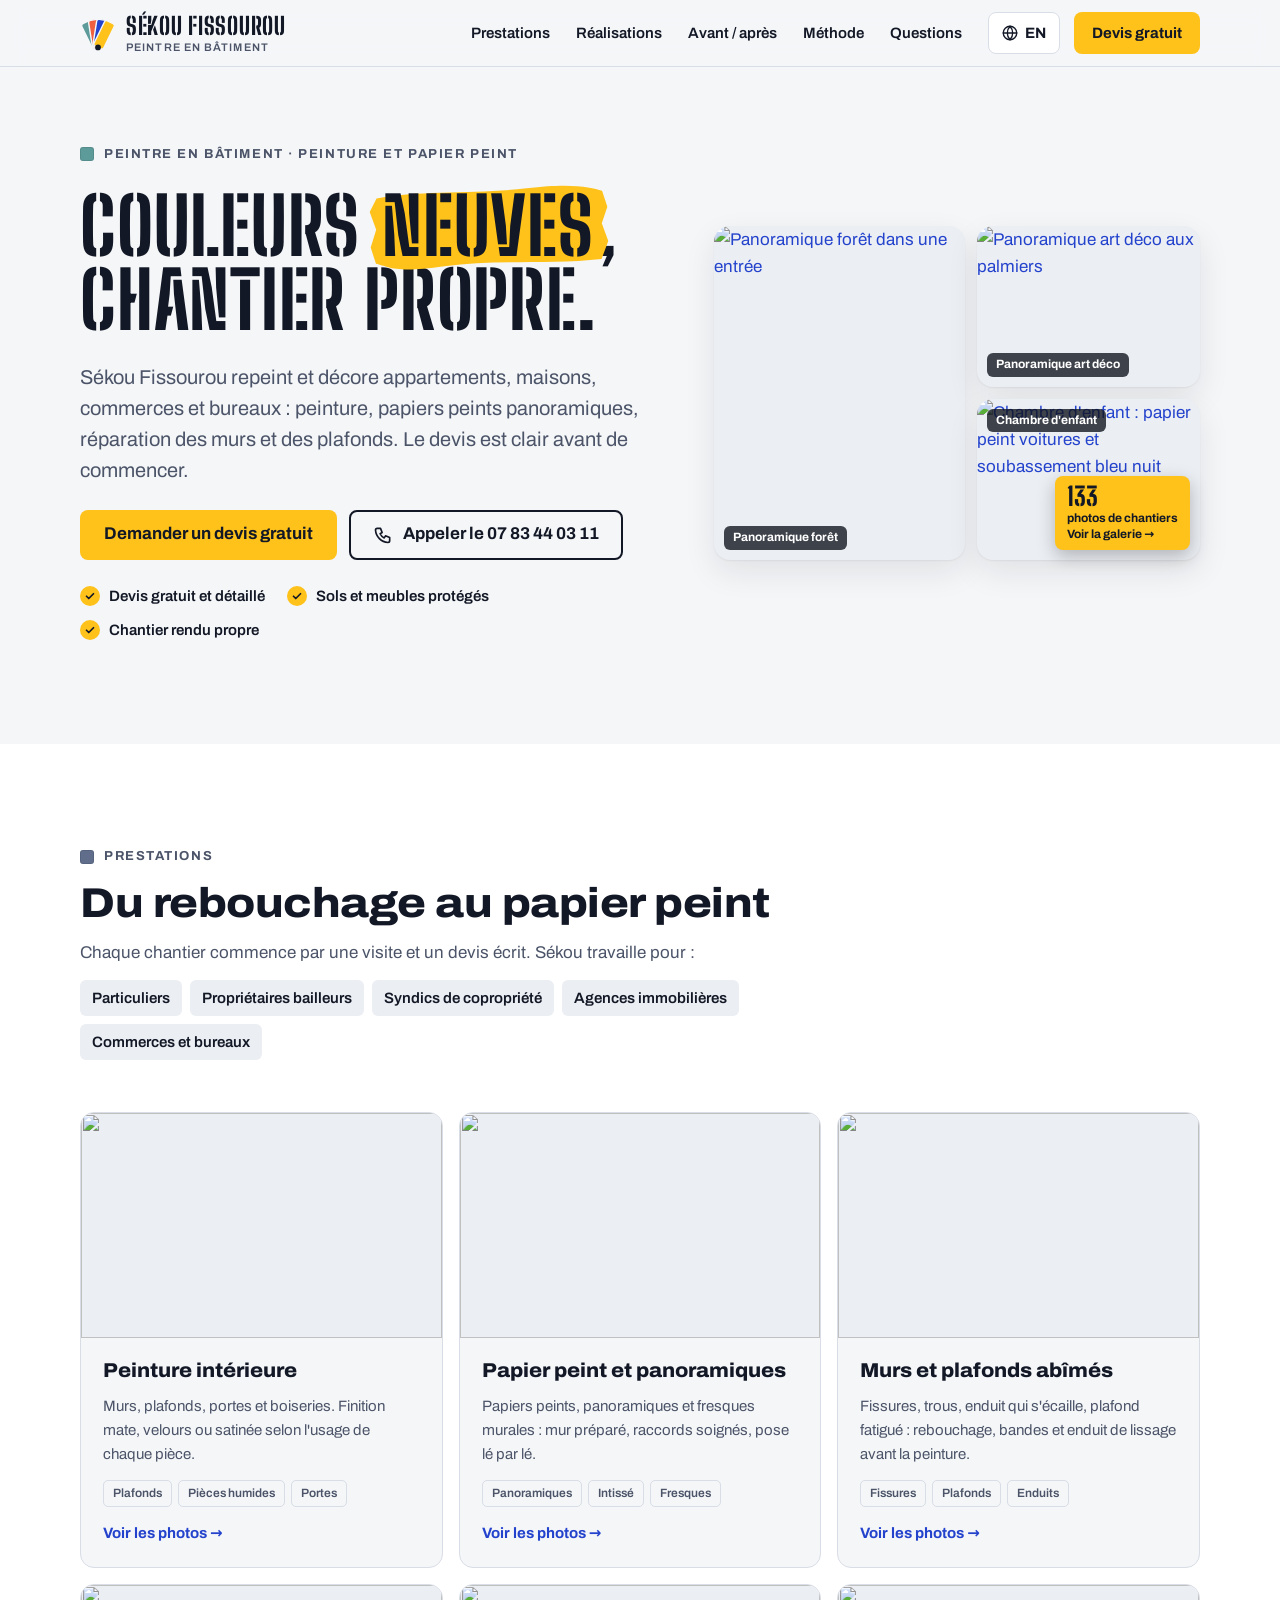
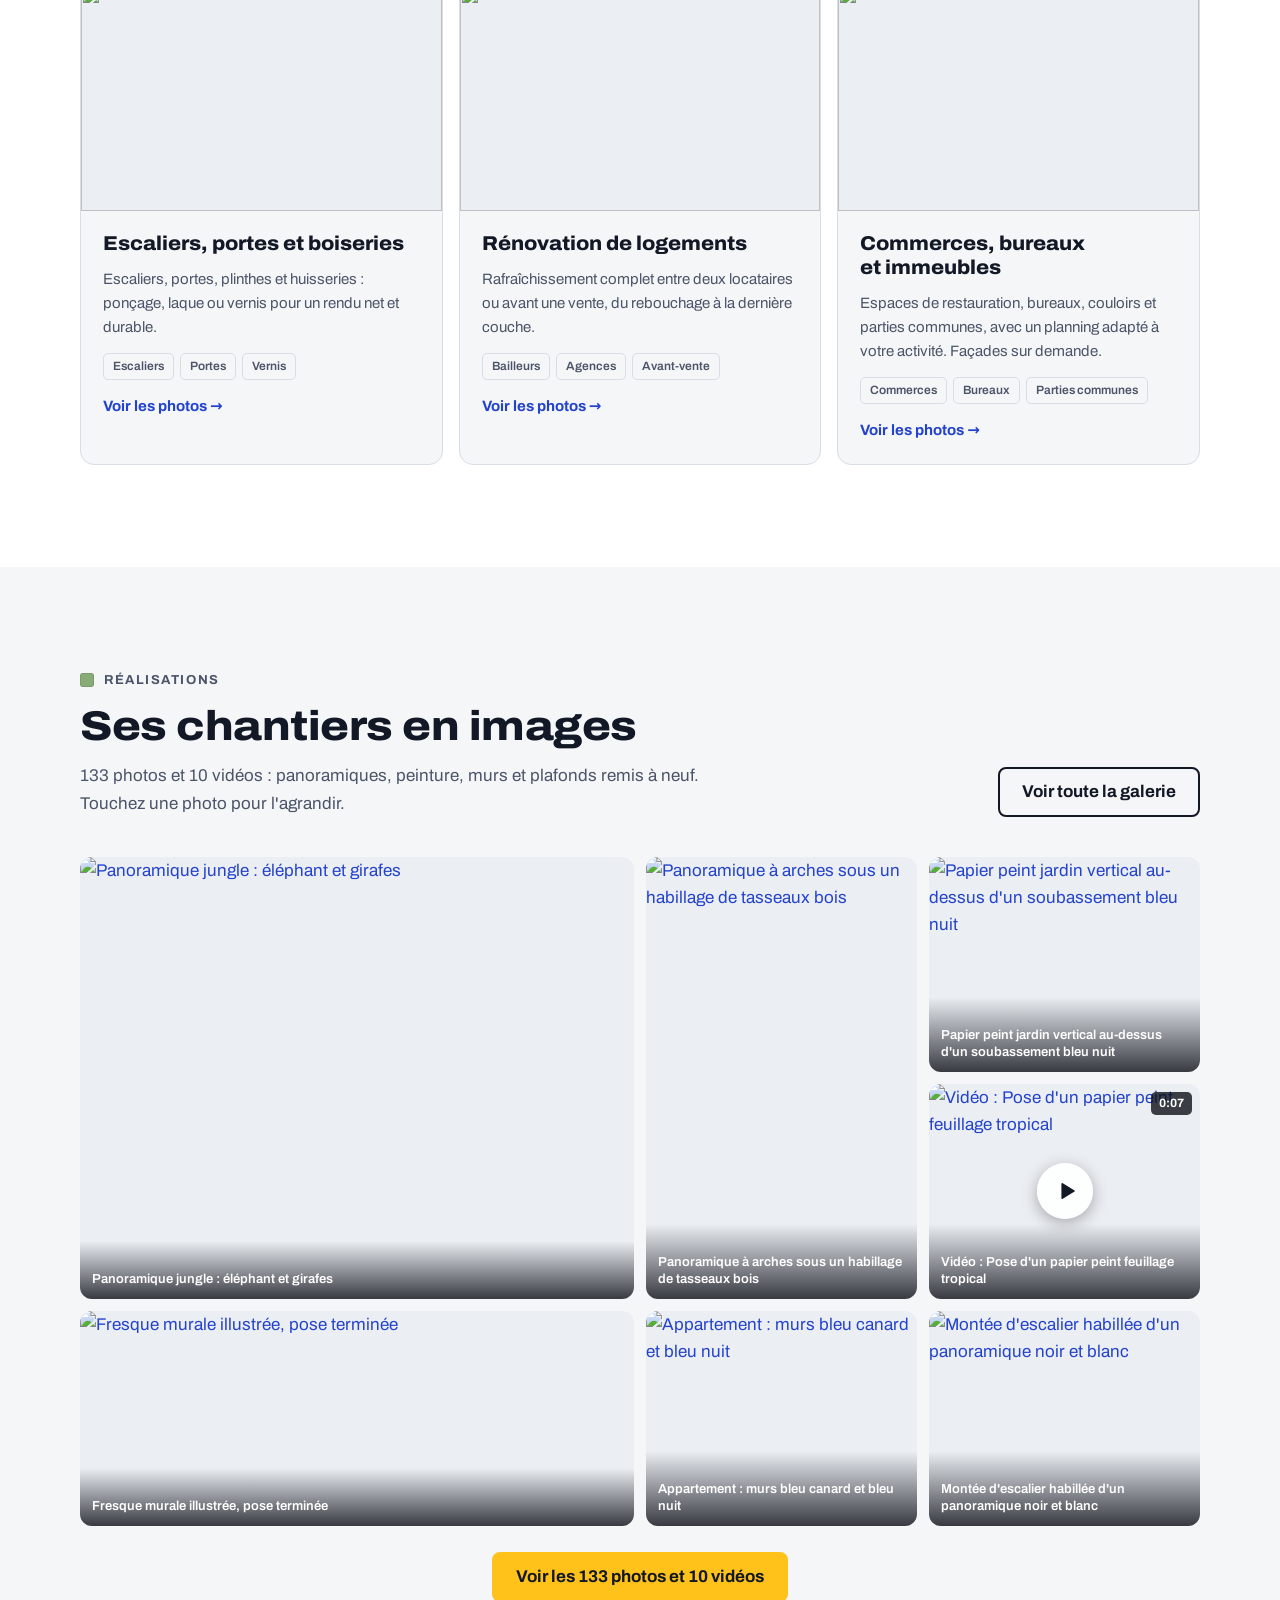
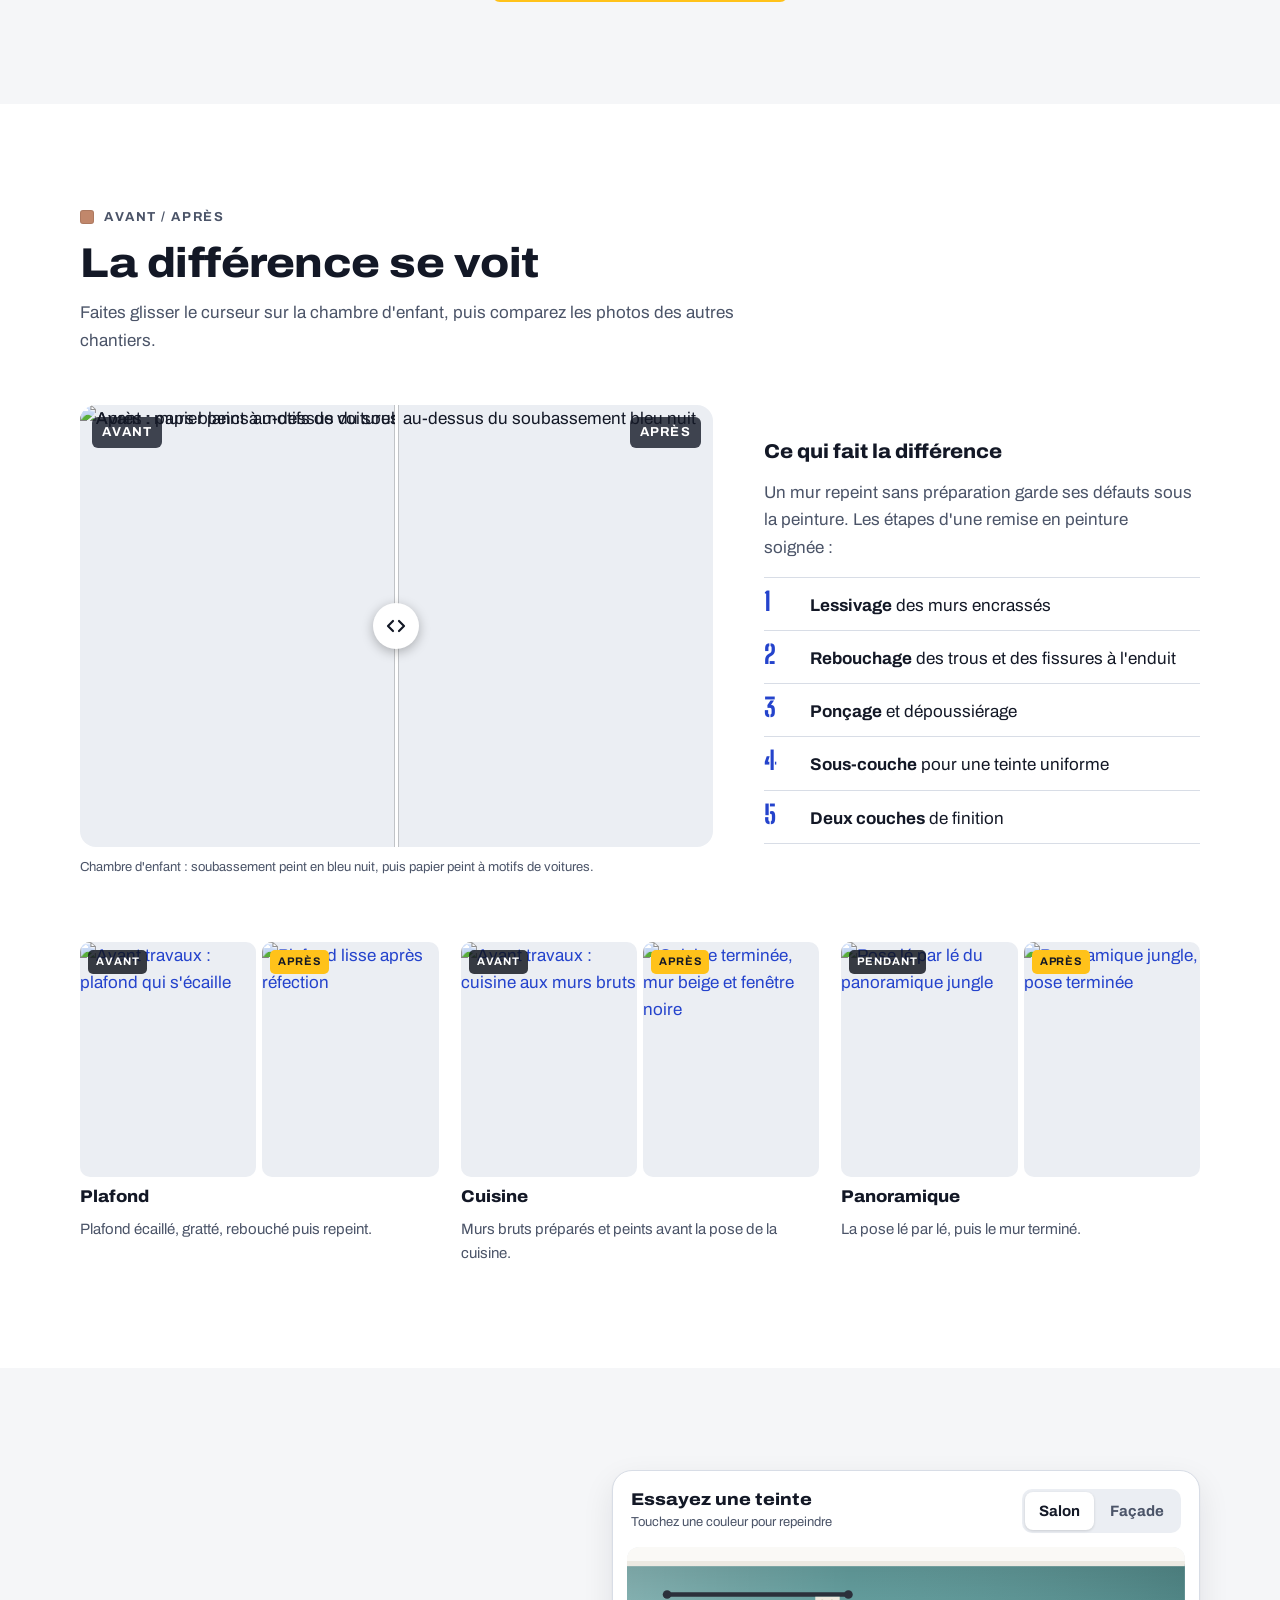
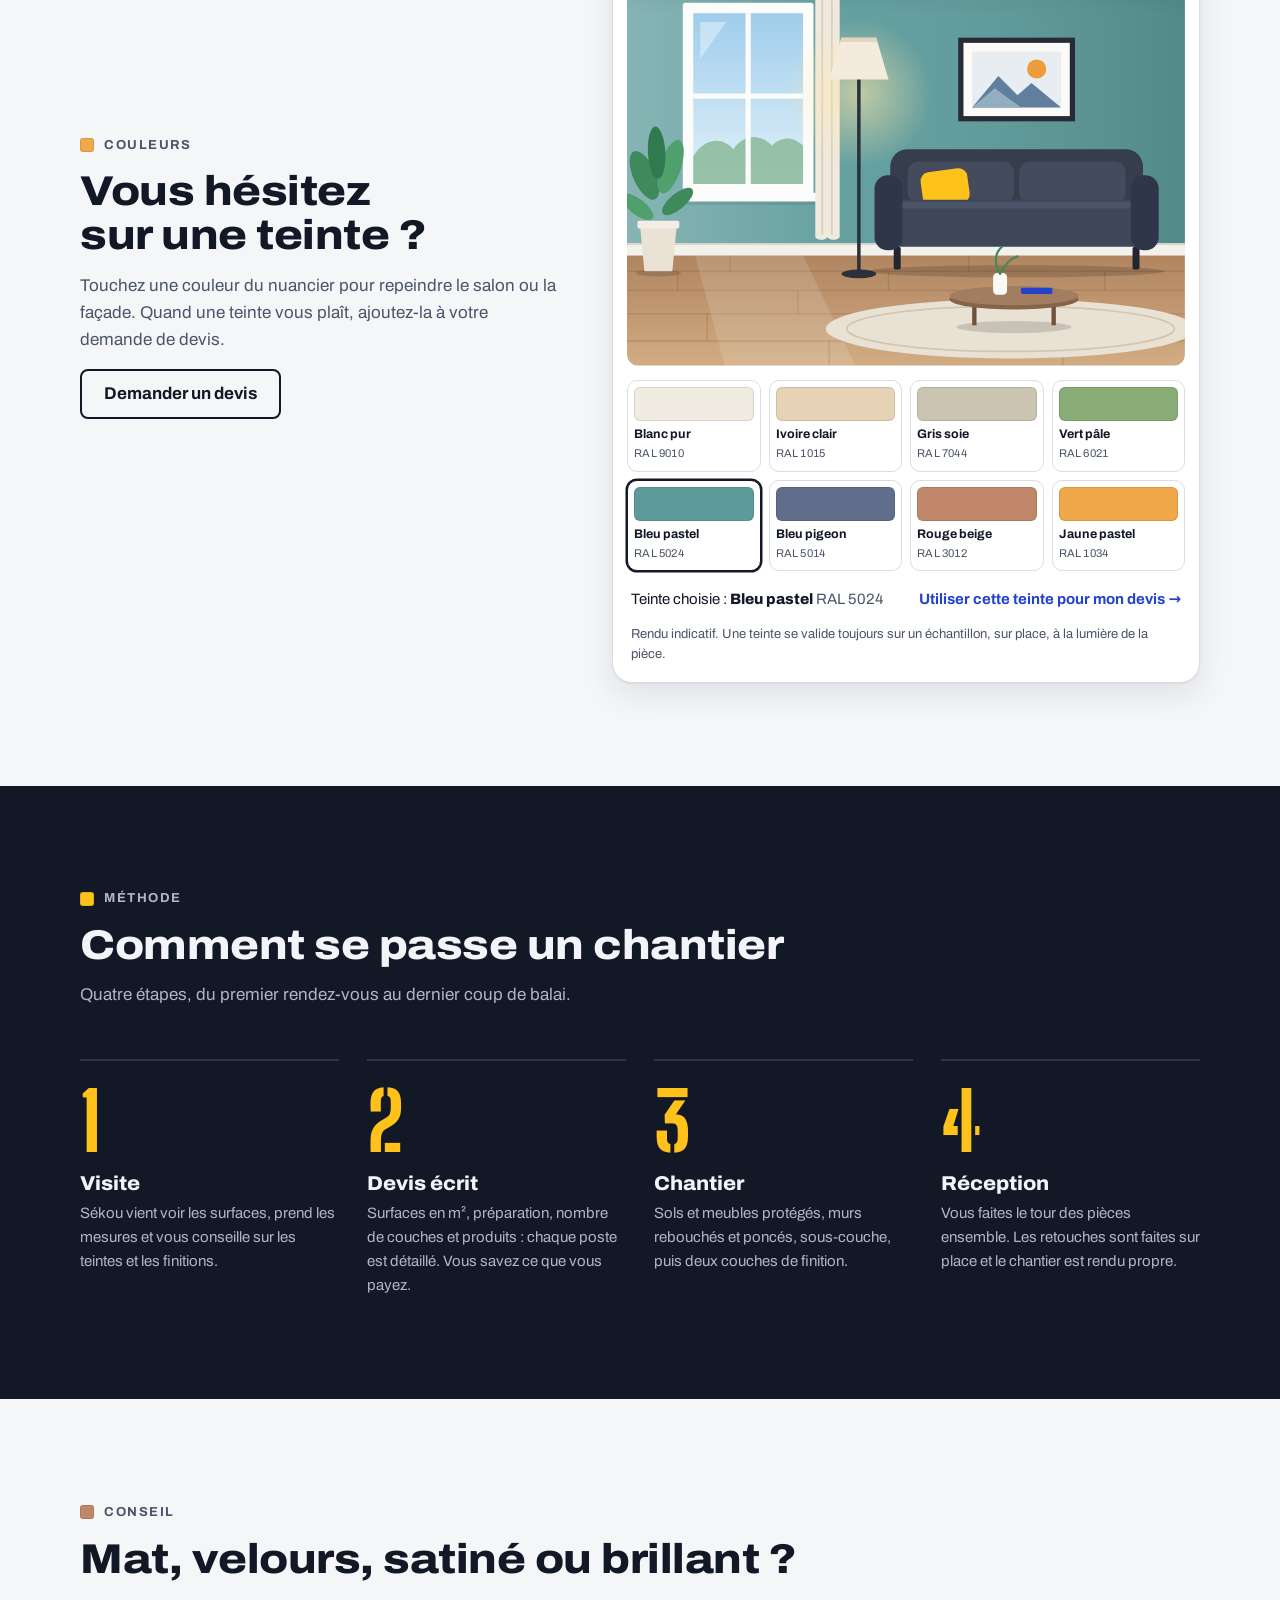
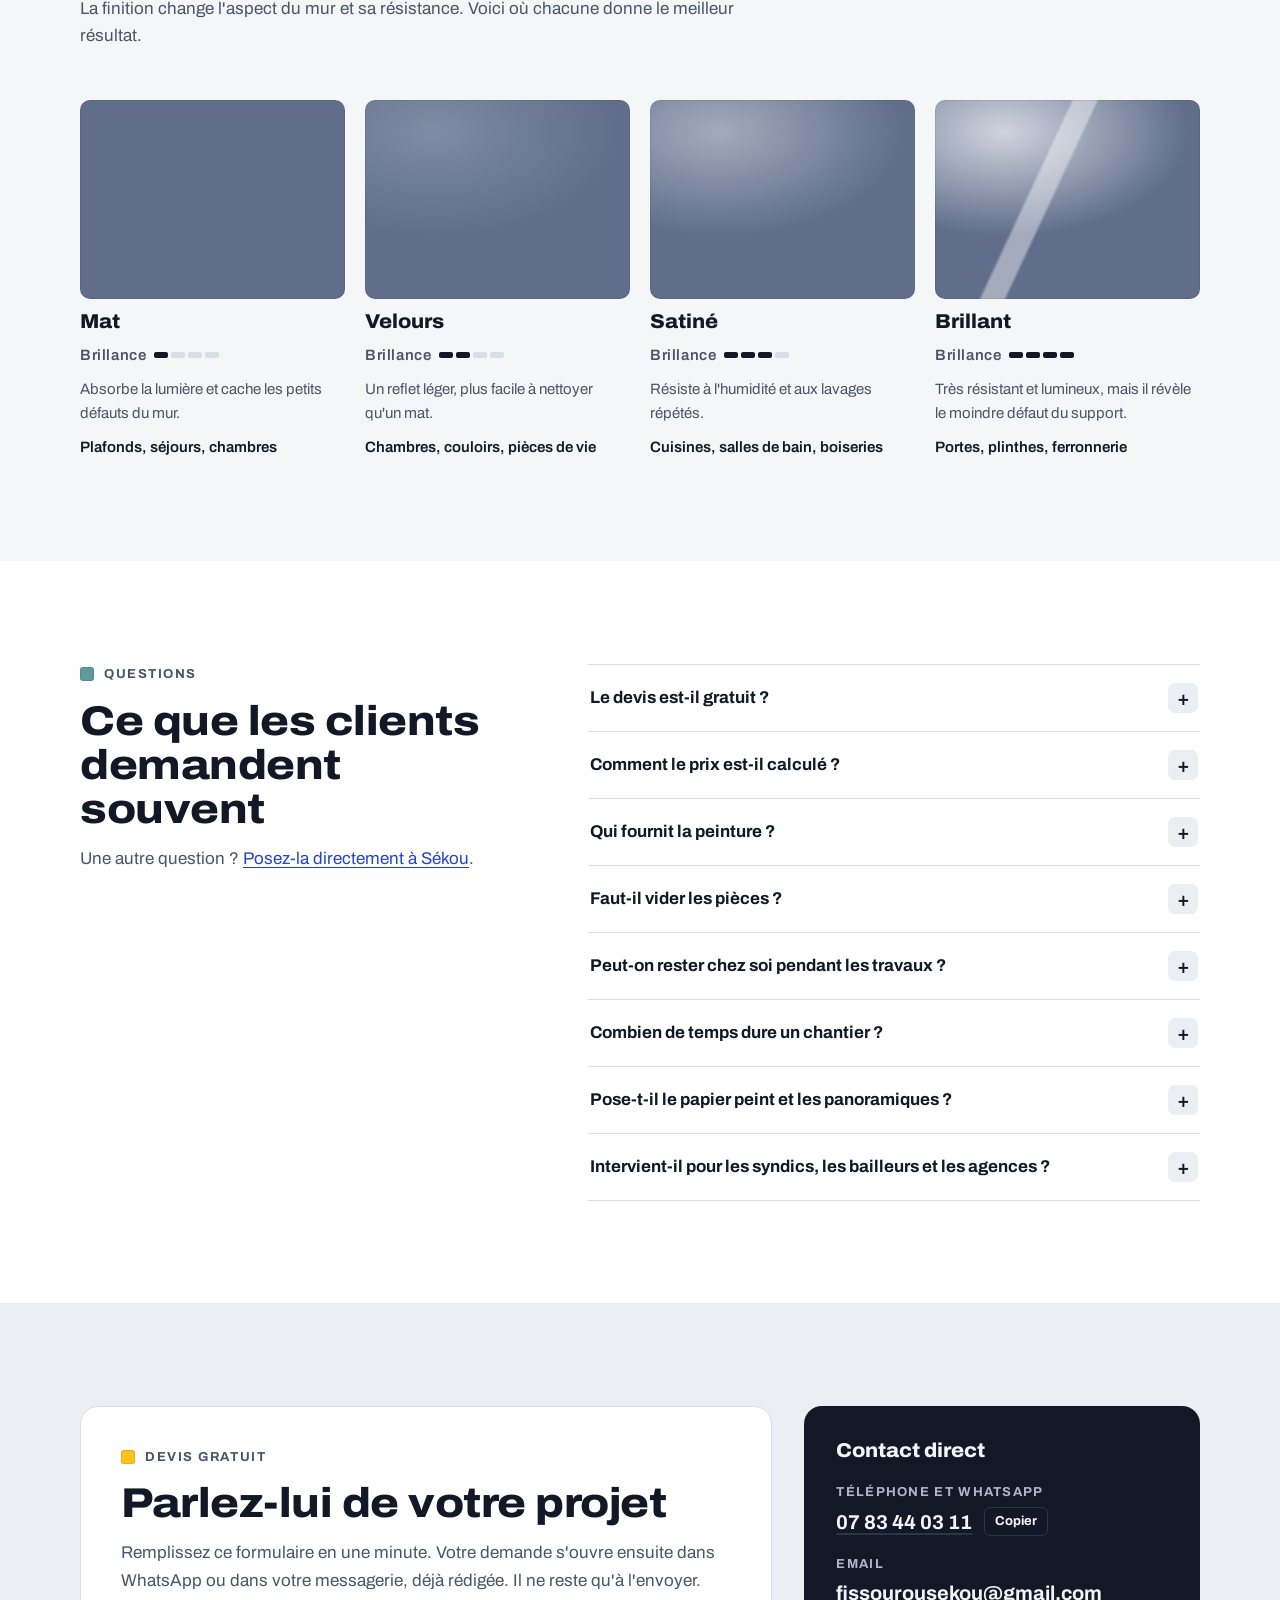
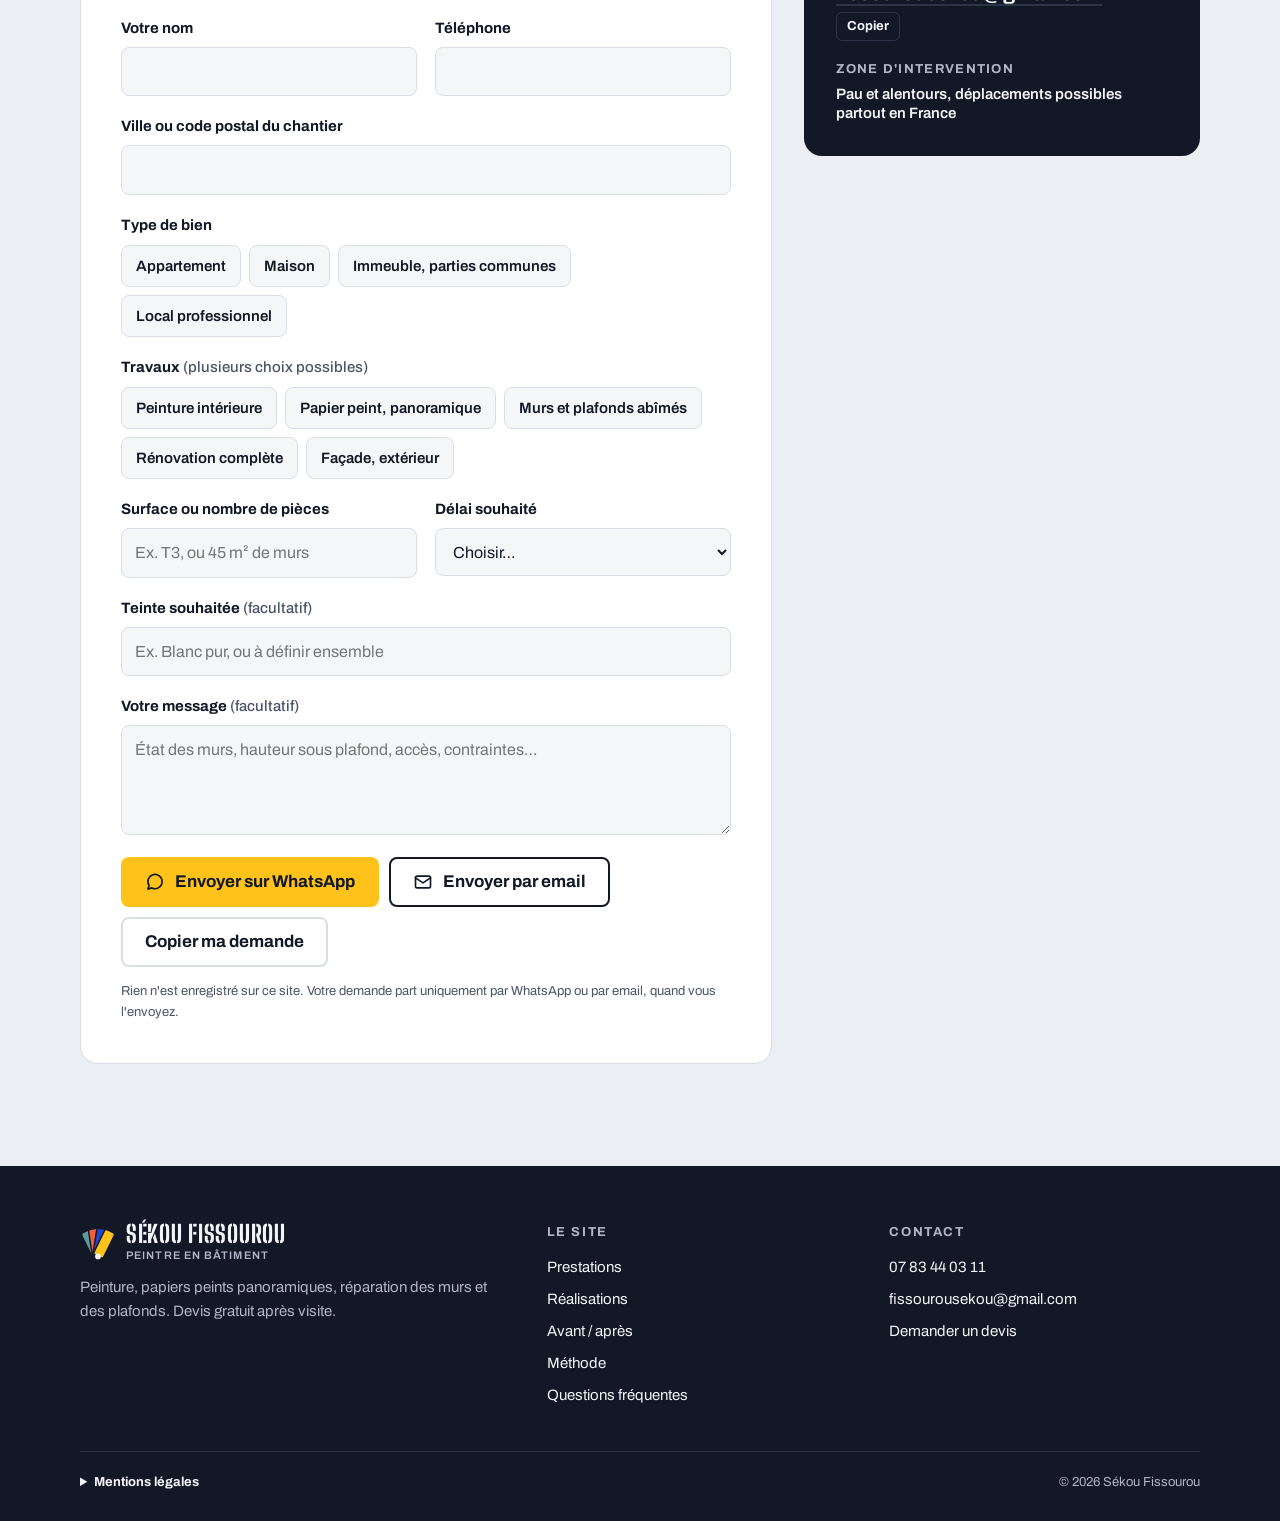
==== index.html @ f49331ca "Add files via upload" ====
<!doctype html>
<html lang="fr">
<head>
  <meta charset="utf-8">
  <meta name="viewport" content="width=device-width, initial-scale=1, viewport-fit=cover">
  <!--
    SITE DE SÉKOU FISSOUROU, PEINTRE EN BÂTIMENT
    ===========================================
    En ligne : https://sekou-fissourou.pages.dev/ (Cloudflare Pages)

    Fichiers
      index.html            la page d'accueil en français (la page d'origine du site)
      realisations.html     la galerie complète en français, avec des filtres
      en/index.html         la page d'accueil en anglais
      en/realisations.html  la galerie en anglais
      css/style.css         l'apparence : couleurs, polices, mise en page
      js/script.js          les interactions : visionneuse, filtres, avant/après, nuancier, devis
                            (ses messages existent en français et en anglais)
      medias/photos/        les photos des chantiers, en trois tailles (-s, -m, -l)
      medias/videos/        les vidéos (sans le son) et leurs images d'aperçu
      medias/avant-apres/   les deux photos alignées de la chambre d'enfant (curseur avant/après)
      fonts/                les polices, hébergées avec le site (aucun appel à Google)
      images/               le favicon
      robots.txt, sitemap.xml  la liste des pages pour Google

    Deux langues
      Le français reste la langue d'origine. Le bouton EN de l'en-tête ouvre la version anglaise,
      et le bouton FR des pages anglaises ramène au français.
      Quand tu changes un texte ici, change-le aussi dans la page anglaise (dossier en/).
      Dans les pages anglaises, les chemins des images commencent par ../ (ex. ../medias/photos/).

    Voir le site pendant que tu le modifies
      Extension VS Code « Live Server », puis clic droit sur index.html > « Open with Live Server ».

    Mettre à jour le site en ligne
      Cloudflare > Workers & Pages > sekou-fissourou > Create new deployment, puis glisse le dossier.

    Encore à compléter (Cmd+Maj+H sur Mac : « Remplacer dans les fichiers », pages FR et EN)
      à compléter                 statut et SIRET, adresse (mentions légales ; « to be completed » en anglais)
    Réseaux sociaux : aucun lien pour l'instant (rien sur sa carte de visite). Pour en ajouter,
      remets une ligne « Sur les réseaux » dans le bloc Contact direct des deux pages d'accueil.
    Si le site change d'adresse (nom de domaine), remplace https://sekou-fissourou.pages.dev
    dans les pages HTML, robots.txt et sitemap.xml.
  -->
  <title>Sékou Fissourou · Peintre en bâtiment</title>
  <meta name="description" content="Sékou Fissourou, peintre en bâtiment : peinture intérieure, pose de papiers peints panoramiques, réparation des murs et des plafonds. Devis gratuit et détaillé après visite.">
  <meta name="color-scheme" content="only light">
  <meta name="theme-color" content="#F5F6F8">
  <meta property="og:type" content="website">
  <meta property="og:locale" content="fr_FR">
  <meta property="og:locale:alternate" content="en_GB">
  <meta property="og:title" content="Sékou Fissourou · Peintre en bâtiment">
  <meta property="og:description" content="Sékou Fissourou, peintre en bâtiment : peinture intérieure, pose de papiers peints panoramiques, réparation des murs et des plafonds. Devis gratuit et détaillé après visite.">
  <meta property="og:url" content="https://sekou-fissourou.pages.dev/">
  <meta property="og:image" content="https://sekou-fissourou.pages.dev/medias/partage.jpg">
  <link rel="canonical" href="https://sekou-fissourou.pages.dev/">
  <link rel="alternate" hreflang="fr" href="https://sekou-fissourou.pages.dev/">
  <link rel="alternate" hreflang="en" href="https://sekou-fissourou.pages.dev/en/">
  <link rel="alternate" hreflang="x-default" href="https://sekou-fissourou.pages.dev/">
  <link rel="icon" href="images/favicon.svg" type="image/svg+xml">
  <link rel="preload" href="fonts/archivo-latin-standard-normal.woff2" as="font" type="font/woff2" crossorigin>
  <link rel="preload" href="fonts/big-shoulders-stencil-display-latin-800-normal.woff2" as="font" type="font/woff2" crossorigin>
  <link rel="stylesheet" href="css/style.css">
  <!-- Données lues par Google pour la fiche de l'entreprise : à mettre à jour avec les vraies informations -->
  <script type="application/ld+json">
  {
    "@context": "https://schema.org",
    "@type": "HousePainter",
    "name": "Sékou Fissourou",
    "description": "Peintre en bâtiment : peinture intérieure, papiers peints panoramiques, réparation des murs et des plafonds.",
    "url": "https://sekou-fissourou.pages.dev/",
    "image": "https://sekou-fissourou.pages.dev/medias/partage.jpg",
    "telephone": "+33783440311",
    "email": "fissourousekou@gmail.com",
    "areaServed": ["Pau et alentours", "France"]
  }
  </script>
</head>
<body>

<header class="entete">
  <div class="enveloppe entete-in">
    <a class="marque" href="#haut" aria-label="Sékou Fissourou, peintre en bâtiment : retour en haut de page">
      <svg class="marque-logo" viewBox="0 0 40 40" aria-hidden="true">
        <g transform="translate(20 36)">
          <rect class="logo-lame" x="-6" y="-31" width="12" height="31" rx="2.5" fill="#5D9B9B" transform="rotate(-26)"/>
          <rect class="logo-lame" x="-6" y="-31" width="12" height="31" rx="2.5" fill="#F0603F" transform="rotate(-9)"/>
          <rect class="logo-lame" x="-6" y="-31" width="12" height="31" rx="2.5" fill="#2443CC" transform="rotate(9)"/>
          <rect class="logo-lame" x="-6" y="-31" width="12" height="31" rx="2.5" fill="#FFC21A" transform="rotate(26)"/>
          <circle class="logo-rivet" r="3.2"/>
        </g>
      </svg>
      <span class="marque-texte"><span class="marque-nom">Sékou Fissourou</span><span class="marque-metier">Peintre en bâtiment</span></span>
    </a>
    <nav class="nav" id="nav" aria-label="Navigation principale">
      <a href="#prestations">Prestations</a>
      <a href="realisations.html">Réalisations</a>
      <a href="#avant-apres">Avant / après</a>
      <a href="#methode">Méthode</a>
      <a href="#questions">Questions</a>
    </nav>
    <a class="langue" href="en/" hreflang="en" lang="en" aria-label="EN, English version" title="English version"><svg viewBox="0 0 24 24" fill="none" stroke="currentColor" stroke-width="1.8" stroke-linecap="round" aria-hidden="true"><circle cx="12" cy="12" r="9"/><path d="M3 12h18M12 3c2.4 2.6 3.6 5.6 3.6 9s-1.2 6.4-3.6 9M12 3c-2.4 2.6-3.6 5.6-3.6 9s1.2 6.4 3.6 9"/></svg><span>EN</span></a>
    <a class="btn btn-jaune btn-petit btn-devis" href="#devis">Devis gratuit</a>
    <button class="nav-bouton" type="button" aria-expanded="false" aria-controls="nav">
      <svg viewBox="0 0 24 24" fill="none" stroke="currentColor" stroke-width="2" stroke-linecap="round" aria-hidden="true"><path d="M4 7h16M4 12h16M4 17h16"/></svg>
      Menu
    </button>
  </div>
</header>

<main id="contenu">

<!-- ===== Haut de page ===== -->
<section class="hero" id="haut" aria-labelledby="titre-hero">
  <div class="enveloppe hero-grille">
    <div class="hero-texte">
      <p class="surtitre" style="--pastille:#5D9B9B">Peintre en bâtiment · peinture et papier peint</p>
      <h1 class="hero-titre" id="titre-hero">Couleurs <span class="rouleau">neuves</span>,<br> chantier propre.</h1>
      <p class="hero-chapo">Sékou Fissourou repeint et décore appartements, maisons, commerces et bureaux : peinture, papiers peints panoramiques, réparation des murs et des plafonds. Le devis est clair avant de commencer.</p>
      <div class="hero-actions">
        <a class="btn btn-jaune" href="#devis">Demander un devis gratuit</a>
        <a class="btn btn-contour" href="tel:+33783440311">
          <svg viewBox="0 0 24 24" fill="none" stroke="currentColor" stroke-width="2" stroke-linecap="round" stroke-linejoin="round" aria-hidden="true"><path d="M5 4h4l2 5-2.5 1.5a11 11 0 0 0 5 5L15 13l5 2v4a2 2 0 0 1-2 2A16 16 0 0 1 3 6a2 2 0 0 1 2-2"/></svg>
          <span>Appeler le <span class="nowrap">07 83 44 03 11</span></span>
        </a>
      </div>
      <ul class="garanties">
        <li>Devis gratuit et détaillé</li>
        <li>Sols et meubles protégés</li>
        <li>Chantier rendu propre</li>
      </ul>
    </div>

    <div class="hero-photos">
      <a class="hero-photo hero-photo-1" href="medias/photos/p034-l.webp" data-galerie="hero" data-legende="Panoramique forêt dans une entrée" data-largeur="1396" data-hauteur="1600">
        <img src="medias/photos/p034-m.webp" srcset="medias/photos/p034-s.webp 480w, medias/photos/p034-m.webp 960w, medias/photos/p034-l.webp 1396w" sizes="(min-width: 980px) 300px, 52vw" width="960" height="1101" alt="Panoramique forêt dans une entrée" loading="eager" fetchpriority="high" decoding="async">
        <span class="etiquette-photo">Panoramique forêt</span>
      </a>
      <a class="hero-photo hero-photo-2" href="medias/photos/p024-l.webp" data-galerie="hero" data-legende="Panoramique art déco aux palmiers" data-largeur="1600" data-hauteur="1200">
        <img src="medias/photos/p024-m.webp" srcset="medias/photos/p024-s.webp 480w, medias/photos/p024-m.webp 960w, medias/photos/p024-l.webp 1600w" sizes="(min-width: 980px) 270px, 46vw" width="960" height="720" alt="Panoramique art déco aux palmiers" loading="eager" decoding="async">
        <span class="etiquette-photo">Panoramique art déco</span>
      </a>
      <a class="hero-photo hero-photo-3" href="medias/photos/p042-l.webp" data-galerie="hero" data-legende="Chambre d&#x27;enfant : papier peint voitures et soubassement bleu nuit" data-largeur="1600" data-hauteur="1200">
        <img src="medias/photos/p042-m.webp" srcset="medias/photos/p042-s.webp 480w, medias/photos/p042-m.webp 960w, medias/photos/p042-l.webp 1600w" sizes="(min-width: 980px) 270px, 46vw" width="960" height="720" alt="Chambre d&#x27;enfant : papier peint voitures et soubassement bleu nuit" loading="eager" decoding="async">
        <span class="etiquette-photo">Chambre d'enfant</span>
      </a>
      <a class="hero-compteur" href="realisations.html"><strong>133</strong> <span>photos de chantiers</span> <span>Voir la galerie&nbsp;→</span></a>
    </div>
  </div>
</section>

<!-- ===== Prestations ===== -->
<section class="section section-blanche" id="prestations" aria-labelledby="titre-prestations">
  <div class="enveloppe">
    <div class="section-tete">
      <p class="surtitre" style="--pastille:#606E8C">Prestations</p>
      <h2 id="titre-prestations">Du rebouchage au papier peint</h2>
      <p class="section-intro">Chaque chantier commence par une visite et un devis écrit. Sékou travaille pour&nbsp;:</p>
      <ul class="clients">
        <li>Particuliers</li>
        <li>Propriétaires bailleurs</li>
        <li>Syndics de copropriété</li>
        <li>Agences immobilières</li>
        <li>Commerces et bureaux</li>
      </ul>
    </div>
    <div class="grille-services">
      <article class="service">
        <a class="service-photo" href="realisations.html#peinture" tabindex="-1" aria-hidden="true"><img src="medias/photos/p013-m.webp" srcset="medias/photos/p013-s.webp 480w, medias/photos/p013-m.webp 960w" sizes="(min-width: 980px) 380px, (min-width: 640px) 46vw, 92vw" width="960" height="640" alt="" loading="lazy" decoding="async"></a>
        <div class="service-corps">
          <h3>Peinture intérieure</h3>
          <p>Murs, plafonds, portes et boiseries. Finition mate, velours ou satinée selon l'usage de chaque pièce.</p>
          <ul class="etiquettes"><li>Plafonds</li><li>Pièces humides</li><li>Portes</li></ul>
          <a class="lien-fleche" href="realisations.html#peinture">Voir les photos&nbsp;→</a>
        </div>
      </article>
      <article class="service">
        <a class="service-photo" href="realisations.html#papier-peint" tabindex="-1" aria-hidden="true"><img src="medias/photos/p044-m.webp" srcset="medias/photos/p044-s.webp 480w, medias/photos/p044-m.webp 960w" sizes="(min-width: 980px) 380px, (min-width: 640px) 46vw, 92vw" width="960" height="720" alt="" loading="lazy" decoding="async"></a>
        <div class="service-corps">
          <h3>Papier peint et panoramiques</h3>
          <p>Papiers peints, panoramiques et fresques murales : mur préparé, raccords soignés, pose lé par lé.</p>
          <ul class="etiquettes"><li>Panoramiques</li><li>Intissé</li><li>Fresques</li></ul>
          <a class="lien-fleche" href="realisations.html#papier-peint">Voir les photos&nbsp;→</a>
        </div>
      </article>
      <article class="service">
        <a class="service-photo" href="realisations.html#renovation" tabindex="-1" aria-hidden="true"><img src="medias/photos/p092-m.webp" srcset="medias/photos/p092-s.webp 480w, medias/photos/p092-m.webp 960w" sizes="(min-width: 980px) 380px, (min-width: 640px) 46vw, 92vw" width="960" height="1707" alt="" loading="lazy" decoding="async"></a>
        <div class="service-corps">
          <h3>Murs et plafonds abîmés</h3>
          <p>Fissures, trous, enduit qui s'écaille, plafond fatigué : rebouchage, bandes et enduit de lissage avant la peinture.</p>
          <ul class="etiquettes"><li>Fissures</li><li>Plafonds</li><li>Enduits</li></ul>
          <a class="lien-fleche" href="realisations.html#renovation">Voir les photos&nbsp;→</a>
        </div>
      </article>
      <article class="service">
        <a class="service-photo" href="realisations.html#peinture" tabindex="-1" aria-hidden="true"><img src="medias/photos/p160-m.webp" srcset="medias/photos/p160-s.webp 480w, medias/photos/p160-m.webp 960w" sizes="(min-width: 980px) 380px, (min-width: 640px) 46vw, 92vw" width="960" height="1280" alt="" loading="lazy" decoding="async"></a>
        <div class="service-corps">
          <h3>Escaliers, portes et boiseries</h3>
          <p>Escaliers, portes, plinthes et huisseries : ponçage, laque ou vernis pour un rendu net et durable.</p>
          <ul class="etiquettes"><li>Escaliers</li><li>Portes</li><li>Vernis</li></ul>
          <a class="lien-fleche" href="realisations.html#peinture">Voir les photos&nbsp;→</a>
        </div>
      </article>
      <article class="service">
        <a class="service-photo" href="realisations.html#renovation" tabindex="-1" aria-hidden="true"><img src="medias/photos/p075-m.webp" srcset="medias/photos/p075-s.webp 480w, medias/photos/p075-m.webp 960w" sizes="(min-width: 980px) 380px, (min-width: 640px) 46vw, 92vw" width="960" height="1280" alt="" loading="lazy" decoding="async"></a>
        <div class="service-corps">
          <h3>Rénovation de logements</h3>
          <p>Rafraîchissement complet entre deux locataires ou avant une vente, du rebouchage à la dernière couche.</p>
          <ul class="etiquettes"><li>Bailleurs</li><li>Agences</li><li>Avant-vente</li></ul>
          <a class="lien-fleche" href="realisations.html#renovation">Voir les photos&nbsp;→</a>
        </div>
      </article>
      <article class="service">
        <a class="service-photo" href="realisations.html#peinture" tabindex="-1" aria-hidden="true"><img src="medias/photos/p019-m.webp" srcset="medias/photos/p019-s.webp 480w, medias/photos/p019-m.webp 960w" sizes="(min-width: 980px) 380px, (min-width: 640px) 46vw, 92vw" width="960" height="720" alt="" loading="lazy" decoding="async"></a>
        <div class="service-corps">
          <h3>Commerces, bureaux et immeubles</h3>
          <p>Espaces de restauration, bureaux, couloirs et parties communes, avec un planning adapté à votre activité. Façades sur demande.</p>
          <ul class="etiquettes"><li>Commerces</li><li>Bureaux</li><li>Parties communes</li></ul>
          <a class="lien-fleche" href="realisations.html#peinture">Voir les photos&nbsp;→</a>
        </div>
      </article>
    </div>
  </div>
</section>

<!-- ===== Aperçu des réalisations ===== -->
<section class="section" id="realisations" aria-labelledby="titre-realisations">
  <div class="enveloppe">
    <div class="section-tete-ligne">
      <div class="section-tete">
        <p class="surtitre" style="--pastille:#89AC76">Réalisations</p>
        <h2 id="titre-realisations">Ses chantiers en images</h2>
        <p class="section-intro">133 photos et 10 vidéos&nbsp;: panoramiques, peinture, murs et plafonds remis à neuf. Touchez une photo pour l'agrandir.</p>
      </div>
      <a class="btn btn-contour" href="realisations.html">Voir toute la galerie</a>
    </div>
    <ul class="mosaique">
      <li class="m-grand"><a class="vignette" href="medias/photos/p056-l.webp" data-galerie="apercu" data-legende="Panoramique jungle : éléphant et girafes" data-largeur="1600" data-hauteur="1032"><img src="medias/photos/p056-m.webp" srcset="medias/photos/p056-s.webp 480w, medias/photos/p056-m.webp 960w" sizes="(min-width: 760px) 50vw, 100vw" width="960" height="619" alt="Panoramique jungle : éléphant et girafes" loading="lazy" decoding="async"><span class="vignette-legende">Panoramique jungle : éléphant et girafes</span></a></li>
      <li class="m-haut"><a class="vignette" href="medias/photos/p038-l.webp" data-galerie="apercu" data-legende="Panoramique à arches sous un habillage de tasseaux bois" data-largeur="1396" data-hauteur="1600"><img src="medias/photos/p038-m.webp" srcset="medias/photos/p038-s.webp 480w, medias/photos/p038-m.webp 960w" sizes="(min-width: 760px) 25vw, 50vw" width="960" height="1101" alt="Panoramique à arches sous un habillage de tasseaux bois" loading="lazy" decoding="async"><span class="vignette-legende">Panoramique à arches sous un habillage de tasseaux bois</span></a></li>
      <li class=""><a class="vignette" href="medias/photos/p016-l.webp" data-galerie="apercu" data-legende="Papier peint jardin vertical au-dessus d&#x27;un soubassement bleu nuit" data-largeur="1200" data-hauteur="1600"><img src="medias/photos/p016-m.webp" srcset="medias/photos/p016-s.webp 480w, medias/photos/p016-m.webp 960w" sizes="(min-width: 760px) 25vw, 50vw" width="960" height="1280" alt="Papier peint jardin vertical au-dessus d&#x27;un soubassement bleu nuit" loading="lazy" decoding="async"><span class="vignette-legende">Papier peint jardin vertical au-dessus d&#x27;un soubassement bleu nuit</span></a></li>
      <li><a class="vignette" href="medias/videos/v009.mp4" data-galerie="apercu" data-type="video" data-affiche="medias/videos/v009-affiche.webp" data-legende="Pose d&#x27;un papier peint feuillage tropical" data-largeur="576" data-hauteur="1280"><img src="medias/videos/v009-vignette.webp" srcset="medias/videos/v009-vignette.webp 360w, medias/videos/v009-affiche.webp 576w" sizes="(min-width: 760px) 25vw, 50vw" width="360" height="800" alt="Vidéo : Pose d&#x27;un papier peint feuillage tropical" loading="lazy" decoding="async"><span class="lecture" aria-hidden="true"><svg viewBox="0 0 24 24" fill="currentColor"><path d="M7 4.5v15a1 1 0 0 0 1.5.86l12.4-7.5a1 1 0 0 0 0-1.72L8.5 3.64A1 1 0 0 0 7 4.5Z"/></svg></span><span class="duree">0:07</span><span class="vignette-legende">Vidéo : Pose d&#x27;un papier peint feuillage tropical</span></a></li>
      <li class="m-large"><a class="vignette" href="medias/photos/p053-l.webp" data-galerie="apercu" data-legende="Fresque murale illustrée, pose terminée" data-largeur="1600" data-hauteur="1032"><img src="medias/photos/p053-m.webp" srcset="medias/photos/p053-s.webp 480w, medias/photos/p053-m.webp 960w" sizes="(min-width: 760px) 50vw, 100vw" width="960" height="619" alt="Fresque murale illustrée, pose terminée" loading="lazy" decoding="async"><span class="vignette-legende">Fresque murale illustrée, pose terminée</span></a></li>
      <li class=""><a class="vignette" href="medias/photos/p015-l.webp" data-galerie="apercu" data-legende="Appartement : murs bleu canard et bleu nuit" data-largeur="980" data-hauteur="1600"><img src="medias/photos/p015-m.webp" srcset="medias/photos/p015-s.webp 480w, medias/photos/p015-m.webp 960w" sizes="(min-width: 760px) 25vw, 50vw" width="960" height="1567" alt="Appartement : murs bleu canard et bleu nuit" loading="lazy" decoding="async"><span class="vignette-legende">Appartement : murs bleu canard et bleu nuit</span></a></li>
      <li class=""><a class="vignette" href="medias/photos/p046-l.webp" data-galerie="apercu" data-legende="Montée d&#x27;escalier habillée d&#x27;un panoramique noir et blanc" data-largeur="1396" data-hauteur="1600"><img src="medias/photos/p046-m.webp" srcset="medias/photos/p046-s.webp 480w, medias/photos/p046-m.webp 960w" sizes="(min-width: 760px) 25vw, 50vw" width="960" height="1101" alt="Montée d&#x27;escalier habillée d&#x27;un panoramique noir et blanc" loading="lazy" decoding="async"><span class="vignette-legende">Montée d&#x27;escalier habillée d&#x27;un panoramique noir et blanc</span></a></li>
    </ul>
    <p class="mosaique-pied"><a class="btn btn-jaune" href="realisations.html">Voir les 133 photos et 10 vidéos</a></p>
  </div>
</section>

<!-- ===== Avant / après ===== -->
<section class="section section-blanche" id="avant-apres" aria-labelledby="titre-avap">
  <div class="enveloppe">
    <div class="section-tete">
      <p class="surtitre" style="--pastille:#C1876B">Avant / après</p>
      <h2 id="titre-avap">La différence se voit</h2>
      <p class="section-intro">Faites glisser le curseur sur la chambre d'enfant, puis comparez les photos des autres chantiers.</p>
    </div>

    <div class="avap-grille">
      <div class="avap-bloc">
        <div class="avap" style="aspect-ratio: 960 / 671">
          <img class="avap-img-apres" src="medias/avant-apres/chambre-apres-m.webp" srcset="medias/avant-apres/chambre-apres-m.webp 960w, medias/avant-apres/chambre-apres-l.webp 1600w" sizes="(min-width: 980px) 640px, 92vw" width="960" height="671" alt="Après : papier peint à motifs de voitures au-dessus du soubassement bleu nuit" loading="lazy" decoding="async">
          <img class="avap-img-avant" src="medias/avant-apres/chambre-avant-m.webp" srcset="medias/avant-apres/chambre-avant-m.webp 960w, medias/avant-apres/chambre-avant-l.webp 1600w" sizes="(min-width: 980px) 640px, 92vw" width="960" height="671" alt="Avant : murs blancs au-dessus du soubassement bleu nuit" loading="lazy" decoding="async">
          <span class="avap-etiquette avant" aria-hidden="true">Avant</span>
          <span class="avap-etiquette apres" aria-hidden="true">Après</span>
          <input type="range" id="avap-curseur" min="0" max="100" value="50" aria-label="Comparer la chambre avant et après la pose du papier peint">
          <div class="avap-poignee" aria-hidden="true">
            <span class="avap-bouton"><svg viewBox="0 0 24 24" fill="none" stroke="currentColor" stroke-width="2.2" stroke-linecap="round" stroke-linejoin="round"><path d="M9 7l-5 5 5 5M15 7l5 5-5 5"/></svg></span>
          </div>
        </div>
        <p class="avap-legende">Chambre d'enfant&nbsp;: soubassement peint en bleu nuit, puis papier peint à motifs de voitures.</p>
      </div>
      <div class="avap-texte">
        <h3>Ce qui fait la différence</h3>
        <p>Un mur repeint sans préparation garde ses défauts sous la peinture. Les étapes d'une remise en peinture soignée&nbsp;:</p>
        <ol class="prepa">
          <li><span><strong>Lessivage</strong> des murs encrassés</span></li>
          <li><span><strong>Rebouchage</strong> des trous et des fissures à l'enduit</span></li>
          <li><span><strong>Ponçage</strong> et dépoussiérage</span></li>
          <li><span><strong>Sous-couche</strong> pour une teinte uniforme</span></li>
          <li><span><strong>Deux couches</strong> de finition</span></li>
        </ol>
      </div>
    </div>

    <ul class="paires">
      <li class="paire">
        <div class="paire-photos">
          <a class="paire-photo" href="medias/photos/p098-l.webp" data-galerie="paire-1" data-legende="Avant travaux : plafond qui s&#x27;écaille" data-largeur="1600" data-hauteur="900"><img src="medias/photos/p098-m.webp" srcset="medias/photos/p098-s.webp 480w, medias/photos/p098-m.webp 960w" sizes="(min-width: 860px) 190px, 46vw" width="960" height="540" alt="Avant travaux : plafond qui s&#x27;écaille" loading="lazy" decoding="async"><span class="paire-etiquette">Avant</span></a>
          <a class="paire-photo" href="medias/photos/p100-l.webp" data-galerie="paire-1" data-legende="Plafond lisse après réfection" data-largeur="1600" data-hauteur="900"><img src="medias/photos/p100-m.webp" srcset="medias/photos/p100-s.webp 480w, medias/photos/p100-m.webp 960w" sizes="(min-width: 860px) 190px, 46vw" width="960" height="540" alt="Plafond lisse après réfection" loading="lazy" decoding="async"><span class="paire-etiquette apres">Après</span></a>
        </div>
        <h3>Plafond</h3>
        <p>Plafond écaillé, gratté, rebouché puis repeint.</p>
      </li>
      <li class="paire">
        <div class="paire-photos">
          <a class="paire-photo" href="medias/photos/p189-l.webp" data-galerie="paire-2" data-legende="Avant travaux : cuisine aux murs bruts" data-largeur="1600" data-hauteur="900"><img src="medias/photos/p189-m.webp" srcset="medias/photos/p189-s.webp 480w, medias/photos/p189-m.webp 960w" sizes="(min-width: 860px) 190px, 46vw" width="960" height="540" alt="Avant travaux : cuisine aux murs bruts" loading="lazy" decoding="async"><span class="paire-etiquette">Avant</span></a>
          <a class="paire-photo" href="medias/photos/p040-l.webp" data-galerie="paire-2" data-legende="Cuisine terminée, mur beige et fenêtre noire" data-largeur="1600" data-hauteur="1032"><img src="medias/photos/p040-m.webp" srcset="medias/photos/p040-s.webp 480w, medias/photos/p040-m.webp 960w" sizes="(min-width: 860px) 190px, 46vw" width="960" height="619" alt="Cuisine terminée, mur beige et fenêtre noire" loading="lazy" decoding="async"><span class="paire-etiquette apres">Après</span></a>
        </div>
        <h3>Cuisine</h3>
        <p>Murs bruts préparés et peints avant la pose de la cuisine.</p>
      </li>
      <li class="paire">
        <div class="paire-photos">
          <a class="paire-photo" href="medias/photos/p059-l.webp" data-galerie="paire-3" data-legende="Pose lé par lé du panoramique jungle" data-largeur="1396" data-hauteur="1600"><img src="medias/photos/p059-m.webp" srcset="medias/photos/p059-s.webp 480w, medias/photos/p059-m.webp 960w" sizes="(min-width: 860px) 190px, 46vw" width="960" height="1101" alt="Pose lé par lé du panoramique jungle" loading="lazy" decoding="async"><span class="paire-etiquette">Pendant</span></a>
          <a class="paire-photo" href="medias/photos/p057-l.webp" data-galerie="paire-3" data-legende="Panoramique jungle, pose terminée" data-largeur="1396" data-hauteur="1600"><img src="medias/photos/p057-m.webp" srcset="medias/photos/p057-s.webp 480w, medias/photos/p057-m.webp 960w" sizes="(min-width: 860px) 190px, 46vw" width="960" height="1101" alt="Panoramique jungle, pose terminée" loading="lazy" decoding="async"><span class="paire-etiquette apres">Après</span></a>
        </div>
        <h3>Panoramique</h3>
        <p>La pose lé par lé, puis le mur terminé.</p>
      </li>
    </ul>
  </div>
</section>

<!-- ===== Essayez une teinte ===== -->
<section class="section" id="teintes" aria-labelledby="titre-teintes">
  <div class="enveloppe teintes-grille">
    <div class="teintes-texte">
      <div class="section-tete">
        <p class="surtitre" style="--pastille:#EFA94A">Couleurs</p>
        <h2 id="titre-teintes">Vous hésitez sur une teinte&nbsp;?</h2>
        <p class="section-intro">Touchez une couleur du nuancier pour repeindre le salon ou la façade. Quand une teinte vous plaît, ajoutez-la à votre demande de devis.</p>
      </div>
      <a class="btn btn-contour" href="#devis">Demander un devis</a>
    </div>
      <div class="visu" role="group" aria-labelledby="visu-titre">
        <div class="visu-tete">
          <p class="visu-titre" id="visu-titre"><strong>Essayez une teinte</strong><span>Touchez une couleur pour repeindre</span></p>
          <div class="bascule" role="group" aria-label="Choisir la scène">
            <button type="button" data-scene="salon" aria-pressed="true">Salon</button>
            <button type="button" data-scene="facade" aria-pressed="false">Façade</button>
          </div>
        </div>

        <div class="visu-scene">
          <!-- Scène : salon -->
          <svg id="scene-salon" viewBox="0 0 640 480" role="img" aria-label="Salon illustré dont le mur prend la teinte choisie">
            <defs>
              <linearGradient id="sal-lum" x1="0" y1="0" x2="1" y2="0">
                <stop offset="0" stop-color="#FFFFFF" stop-opacity=".26"/>
                <stop offset=".4" stop-color="#FFFFFF" stop-opacity=".05"/>
                <stop offset="1" stop-color="#000000" stop-opacity=".12"/>
              </linearGradient>
              <linearGradient id="sal-haut" x1="0" y1="0" x2="0" y2="1">
                <stop offset="0" stop-color="#000000" stop-opacity=".1"/>
                <stop offset=".18" stop-color="#000000" stop-opacity="0"/>
              </linearGradient>
              <linearGradient id="sal-ciel" x1="0" y1="0" x2="0" y2="1">
                <stop offset="0" stop-color="#9FCDEB"/>
                <stop offset="1" stop-color="#E2F1FA"/>
              </linearGradient>
              <linearGradient id="sal-sol" x1="0" y1="0" x2="0" y2="1">
                <stop offset="0" stop-color="#B08560"/>
                <stop offset="1" stop-color="#D2AC82"/>
              </linearGradient>
              <radialGradient id="sal-halo">
                <stop offset="0" stop-color="#FFE7A8" stop-opacity=".6"/>
                <stop offset="1" stop-color="#FFE7A8" stop-opacity="0"/>
              </radialGradient>
              <clipPath id="sal-clip"><rect id="sal-clip-rect" x="0" y="0" width="0" height="480"/></clipPath>
            </defs>
            <rect id="sal-mur" x="0" y="20" width="640" height="322" fill="#5D9B9B"/>
            <rect id="sal-mur-neuf" x="0" y="20" width="640" height="322" fill="#5D9B9B" clip-path="url(#sal-clip)"/>
            <rect x="0" y="20" width="640" height="322" fill="url(#sal-lum)"/>
            <rect x="0" y="20" width="640" height="322" fill="url(#sal-haut)"/>
            <rect x="0" y="0" width="640" height="18" fill="#FAF9F6"/>
            <rect x="0" y="16" width="640" height="6" fill="#ECE9E2"/>
            <rect x="0" y="340" width="640" height="14" fill="#F3F1EC"/>
            <rect x="0" y="340" width="640" height="2" fill="#DCD7CD"/>
            <rect x="0" y="354" width="640" height="126" fill="url(#sal-sol)"/>
            <g stroke="#7E5B3E" stroke-opacity=".28" stroke-width="1.5">
              <path d="M0 372H640M0 394H640M0 421H640M0 452H640"/>
              <path d="M118 354V372M392 354V372M58 372V394M300 372V394M548 372V394M196 394V421M462 394V421M92 421V452M352 421V452M606 421V452M232 452V480M500 452V480"/>
            </g>
            <polygon points="78,354 202,354 262,480 112,480" fill="#FFFFFF" fill-opacity=".13"/>
            <!-- fenêtre -->
            <rect x="64" y="64" width="150" height="220" rx="3" fill="#FCFCFA"/>
            <rect x="76" y="76" width="126" height="196" fill="url(#sal-ciel)"/>
            <path d="M76 240c14-22 34-22 46-8 12-18 32-18 44-4 12-12 26-10 36 0V272H76Z" fill="#7FB38E" fill-opacity=".75"/>
            <rect x="136" y="76" width="6" height="196" fill="#FCFCFA"/>
            <rect x="76" y="168" width="126" height="6" fill="#FCFCFA"/>
            <polygon points="84,86 114,86 84,128" fill="#FFFFFF" fill-opacity=".38"/>
            <rect x="56" y="282" width="166" height="10" rx="2" fill="#FCFCFA"/>
            <rect x="58" y="292" width="162" height="4" fill="#000000" fill-opacity=".08"/>
            <!-- rideau -->
            <rect x="46" y="52" width="208" height="5" rx="2.5" fill="#2B303B"/>
            <circle cx="46" cy="54.5" r="5" fill="#2B303B"/>
            <circle cx="254" cy="54.5" r="5" fill="#2B303B"/>
            <path d="M216 57h28v276c-4 4-10 4-14 0-4 4-10 4-14 0Z" fill="#EFE9DE"/>
            <path d="M224 60V330M235 60V330" stroke="#D8CEBD" stroke-width="2"/>
            <!-- plante -->
            <ellipse cx="36" cy="374" rx="26" ry="4" fill="#000000" fill-opacity=".14"/>
            <ellipse cx="20" cy="262" rx="13" ry="30" transform="rotate(-24 20 262)" fill="#3F8A5C"/>
            <ellipse cx="50" cy="252" rx="12" ry="32" transform="rotate(18 50 252)" fill="#4FA06D"/>
            <ellipse cx="34" cy="236" rx="10" ry="30" transform="rotate(-3 34 236)" fill="#2F7A4E"/>
            <ellipse cx="12" cy="298" rx="9" ry="22" transform="rotate(-52 12 298)" fill="#4FA06D"/>
            <ellipse cx="58" cy="292" rx="9" ry="22" transform="rotate(50 58 292)" fill="#3F8A5C"/>
            <path d="M15 320h42l-5 52H20Z" fill="#E9E2D5"/>
            <rect x="12" y="314" width="48" height="9" rx="2" fill="#F3EEE5"/>
            <!-- lampadaire -->
            <circle cx="266" cy="168" r="84" fill="url(#sal-halo)"/>
            <rect x="264" y="150" width="4" height="224" fill="#2B303B"/>
            <ellipse cx="266" cy="375" rx="20" ry="5" fill="#2B303B"/>
            <path d="M246 104h40l14 48h-68Z" fill="#F4EBDC"/>
            <path d="M246 104h40l1.5 5h-43Z" fill="#E3D5BE"/>
            <!-- tableau -->
            <rect x="380" y="104" width="134" height="96" fill="#262B36"/>
            <rect x="386" y="110" width="122" height="84" fill="#FBFAF7"/>
            <rect x="396" y="120" width="102" height="64" fill="#E7EDF1"/>
            <circle cx="470" cy="140" r="11" fill="#EE9B3A"/>
            <path d="M396 184l30-36 22 22 16-14 34 28Z" fill="#5F7F9C"/>
            <path d="M396 184l26-22 30 22Z" fill="#94AEC1"/>
            <!-- canapé -->
            <ellipse cx="447" cy="372" rx="170" ry="7" fill="#000000" fill-opacity=".16"/>
            <rect x="306" y="344" width="8" height="26" rx="2" fill="#22262F"/>
            <rect x="580" y="344" width="8" height="26" rx="2" fill="#22262F"/>
            <rect x="302" y="232" width="290" height="80" rx="20" fill="#363D4D"/>
            <rect x="322" y="246" width="122" height="48" rx="13" fill="#434B5D"/>
            <rect x="450" y="246" width="122" height="48" rx="13" fill="#434B5D"/>
            <rect x="338" y="256" width="54" height="40" rx="10" fill="#FFC21A" transform="rotate(-8 365 276)"/>
            <rect x="296" y="290" width="302" height="54" rx="12" fill="#3E4657"/>
            <rect x="300" y="292" width="294" height="8" rx="4" fill="#4A5367"/>
            <rect x="284" y="262" width="32" height="86" rx="15" fill="#30364A"/>
            <rect x="578" y="262" width="32" height="86" rx="15" fill="#30364A"/>
            <!-- tapis et table basse -->
            <ellipse cx="440" cy="438" rx="212" ry="34" fill="#E9E2D4"/>
            <ellipse cx="440" cy="438" rx="188" ry="26" fill="none" stroke="#D2C6B1" stroke-width="2"/>
            <ellipse cx="444" cy="436" rx="66" ry="7" fill="#000000" fill-opacity=".14"/>
            <rect x="396" y="404" width="5" height="30" fill="#6F5139"/>
            <rect x="487" y="404" width="5" height="30" fill="#6F5139"/>
            <ellipse cx="444" cy="404" rx="74" ry="12" fill="#86644A"/>
            <ellipse cx="444" cy="400" rx="74" ry="11" fill="#A27D5F"/>
            <rect x="420" y="374" width="16" height="25" rx="5" fill="#FBFAF7"/>
            <path d="M428 375c-9-14-4-26 2-31M428 375c6-12 13-18 20-20" stroke="#3F8A5C" stroke-width="2.5" fill="none" stroke-linecap="round"/>
            <rect x="452" y="391" width="36" height="7" rx="1.5" fill="#2443CC"/>
            <!-- rouleau -->
            <g id="sal-rouleau" opacity="0">
              <path d="M46 0H58V34H0V48" fill="none" stroke="#1F2430" stroke-width="5" stroke-linejoin="round" stroke-linecap="round"/>
              <rect x="-7" y="46" width="14" height="64" rx="7" fill="#FFC21A" stroke="#1F2430" stroke-width="2"/>
              <rect class="rouleau-manchon" x="-46" y="-14" width="92" height="28" rx="14" fill="#5D9B9B" stroke="#1F2430" stroke-width="2.5"/>
              <path d="M-36 -6H36" stroke="#FFFFFF" stroke-opacity=".35" stroke-width="3" stroke-linecap="round"/>
            </g>
          </svg>

          <!-- Scène : façade -->
          <svg id="scene-facade" viewBox="0 0 640 480" role="img" aria-label="Façade d'immeuble illustrée dont le mur prend la teinte choisie" hidden>
            <defs>
              <linearGradient id="fac-ciel" x1="0" y1="0" x2="0" y2="1">
                <stop offset="0" stop-color="#B7DCF3"/>
                <stop offset="1" stop-color="#EDF6FC"/>
              </linearGradient>
              <linearGradient id="fac-lum" x1="0" y1="0" x2="1" y2="0">
                <stop offset="0" stop-color="#FFFFFF" stop-opacity=".18"/>
                <stop offset=".55" stop-color="#FFFFFF" stop-opacity="0"/>
                <stop offset="1" stop-color="#000000" stop-opacity=".1"/>
              </linearGradient>
              <linearGradient id="fac-vitre" x1="0" y1="0" x2="1" y2="1">
                <stop offset="0" stop-color="#A9CCE1"/>
                <stop offset="1" stop-color="#6B93AF"/>
              </linearGradient>
              <clipPath id="fac-clip"><rect id="fac-clip-rect" x="88" y="0" width="0" height="480"/></clipPath>
              <g id="fac-fen">
                <rect x="0" y="0" width="20" height="70" fill="#3E5A73"/>
                <rect x="74" y="0" width="20" height="70" fill="#3E5A73"/>
                <path d="M2 10H18M2 20H18M2 30H18M2 40H18M2 50H18M2 60H18M76 10H92M76 20H92M76 30H92M76 40H92M76 50H92M76 60H92" stroke="#000000" stroke-opacity=".2" stroke-width="1.5"/>
                <rect x="22" y="0" width="50" height="70" fill="#FBFBF8"/>
                <rect x="26" y="4" width="42" height="62" fill="url(#fac-vitre)"/>
                <rect x="45" y="4" width="4" height="62" fill="#FBFBF8"/>
                <polygon points="29,8 41,8 29,27" fill="#FFFFFF" fill-opacity=".4"/>
                <rect x="18" y="70" width="58" height="5" fill="#F4F2EC"/>
              </g>
              <g id="fac-garde" fill="none" stroke="#2B2F38">
                <rect x="24" y="44" width="46" height="22" stroke-width="2"/>
                <path d="M33.2 44V66M42.4 44V66M51.6 44V66M60.8 44V66" stroke-width="1.5"/>
              </g>
              <g id="fac-jardiniere">
                <rect x="0" y="0" width="60" height="54" fill="#FBFBF8"/>
                <rect x="4" y="4" width="52" height="46" fill="url(#fac-vitre)"/>
                <rect x="28" y="4" width="4" height="46" fill="#FBFBF8"/>
                <rect x="-4" y="54" width="68" height="10" fill="#8C5A3C"/>
                <circle cx="4" cy="52" r="4" fill="#E0526B"/><circle cx="18" cy="50" r="4" fill="#E0526B"/><circle cx="44" cy="50" r="4" fill="#E0526B"/><circle cx="58" cy="52" r="4" fill="#E0526B"/>
                <circle cx="11" cy="53" r="4" fill="#4FA06D"/><circle cx="31" cy="51" r="5" fill="#4FA06D"/><circle cx="51" cy="53" r="4" fill="#4FA06D"/>
              </g>
            </defs>
            <rect width="640" height="480" fill="url(#fac-ciel)"/>
            <circle cx="566" cy="62" r="24" fill="#FFE39A"/>
            <g fill="#FFFFFF" fill-opacity=".92"><ellipse cx="126" cy="60" rx="42" ry="13"/><ellipse cx="150" cy="50" rx="26" ry="14"/><ellipse cx="100" cy="54" rx="20" ry="10"/></g>
            <!-- voisins -->
            <rect x="0" y="142" width="80" height="280" fill="#D9D3C7"/>
            <rect x="560" y="120" width="80" height="302" fill="#CBD0D9"/>
            <g fill="#9FB5C6"><rect x="16" y="166" width="40" height="54"/><rect x="16" y="246" width="40" height="54"/><rect x="578" y="146" width="44" height="54"/><rect x="578" y="226" width="44" height="54"/><rect x="578" y="306" width="44" height="54"/></g>
            <!-- toit -->
            <path d="M80 112 104 62H536L560 112Z" fill="#59606E"/>
            <path d="M150 62V112M210 62V112M270 62V112M330 62V112M390 62V112M450 62V112M510 62V112" stroke="#000000" stroke-opacity=".12" stroke-width="2"/>
            <rect x="468" y="30" width="26" height="36" fill="#9A6E5C"/>
            <rect x="464" y="26" width="34" height="7" fill="#7E5A4B"/>
            <path d="M190 78 213 60 236 78Z" fill="#4B515E"/>
            <rect x="196" y="78" width="34" height="32" fill="#FBFBF8"/>
            <rect x="200" y="82" width="26" height="28" fill="url(#fac-vitre)"/>
            <path d="M404 78 427 60 450 78Z" fill="#4B515E"/>
            <rect x="410" y="78" width="34" height="32" fill="#FBFBF8"/>
            <rect x="414" y="82" width="26" height="28" fill="url(#fac-vitre)"/>
            <!-- façade -->
            <rect id="fac-mur" x="88" y="112" width="464" height="294" fill="#E6D2B5"/>
            <rect id="fac-mur-neuf" x="88" y="112" width="464" height="294" fill="#E6D2B5" clip-path="url(#fac-clip)"/>
            <rect x="88" y="112" width="464" height="294" fill="url(#fac-lum)"/>
            <g fill="#FFFFFF" fill-opacity=".38">
              <rect x="88" y="126" width="16" height="18"/><rect x="88" y="162" width="16" height="18"/><rect x="88" y="198" width="16" height="18"/><rect x="88" y="234" width="16" height="18"/><rect x="88" y="270" width="16" height="18"/><rect x="88" y="306" width="16" height="18"/><rect x="88" y="342" width="16" height="18"/><rect x="88" y="378" width="16" height="18"/>
              <rect x="536" y="126" width="16" height="18"/><rect x="536" y="162" width="16" height="18"/><rect x="536" y="198" width="16" height="18"/><rect x="536" y="234" width="16" height="18"/><rect x="536" y="270" width="16" height="18"/><rect x="536" y="306" width="16" height="18"/><rect x="536" y="342" width="16" height="18"/><rect x="536" y="378" width="16" height="18"/>
            </g>
            <rect x="88" y="214" width="464" height="7" fill="#FFFFFF" fill-opacity=".5"/>
            <rect x="88" y="316" width="464" height="7" fill="#FFFFFF" fill-opacity=".5"/>
            <rect x="80" y="106" width="480" height="11" fill="#F4F2EC"/>
            <rect x="88" y="117" width="464" height="5" fill="#000000" fill-opacity=".08"/>
            <!-- fenêtres -->
            <use href="#fac-fen" x="106" y="132"/><use href="#fac-fen" x="217" y="132"/><use href="#fac-fen" x="329" y="132"/><use href="#fac-fen" x="440" y="132"/>
            <use href="#fac-fen" x="106" y="234"/><use href="#fac-fen" x="217" y="234"/><use href="#fac-fen" x="329" y="234"/><use href="#fac-fen" x="440" y="234"/>
            <use href="#fac-garde" x="106" y="234"/><use href="#fac-garde" x="217" y="234"/><use href="#fac-garde" x="329" y="234"/><use href="#fac-garde" x="440" y="234"/>
            <!-- rez-de-chaussée -->
            <use href="#fac-jardiniere" x="130" y="338"/>
            <use href="#fac-jardiniere" x="450" y="338"/>
            <rect x="290" y="330" width="60" height="76" fill="#F4F2EC"/>
            <rect x="296" y="336" width="48" height="70" fill="#2F4A5E"/>
            <rect x="301" y="342" width="17" height="26" rx="1" fill="#3B5C74"/><rect x="322" y="342" width="17" height="26" rx="1" fill="#3B5C74"/>
            <rect x="301" y="374" width="17" height="26" rx="1" fill="#3B5C74"/><rect x="322" y="374" width="17" height="26" rx="1" fill="#3B5C74"/>
            <circle cx="336" cy="372" r="2.6" fill="#E3C25F"/>
            <rect x="88" y="404" width="464" height="18" fill="#8F8B83"/>
            <rect x="88" y="404" width="464" height="3" fill="#000000" fill-opacity=".12"/>
            <!-- rue -->
            <rect x="0" y="422" width="640" height="24" fill="#D8D4CC"/>
            <rect x="0" y="446" width="640" height="4" fill="#B7B2A8"/>
            <rect x="0" y="450" width="640" height="30" fill="#9CA1A9"/>
            <g fill="#FFFFFF" fill-opacity=".75"><rect x="24" y="464" width="44" height="3"/><rect x="124" y="464" width="44" height="3"/><rect x="224" y="464" width="44" height="3"/><rect x="324" y="464" width="44" height="3"/><rect x="424" y="464" width="44" height="3"/><rect x="524" y="464" width="44" height="3"/></g>
            <rect x="36" y="356" width="7" height="68" fill="#6B4E3A"/>
            <circle cx="39" cy="338" r="30" fill="#5DA06F"/><circle cx="24" cy="352" r="16" fill="#4F9161"/><circle cx="56" cy="350" r="15" fill="#6FB27F"/>
            <path d="M266 404h18l-2 18h-14Z" fill="#C4704F"/><circle cx="275" cy="396" r="12" fill="#4F9161"/>
            <path d="M356 404h18l-2 18h-14Z" fill="#C4704F"/><circle cx="365" cy="396" r="12" fill="#4F9161"/>
            <!-- rouleau -->
            <g id="fac-rouleau" opacity="0">
              <path d="M46 0H58V34H0V48" fill="none" stroke="#1F2430" stroke-width="5" stroke-linejoin="round" stroke-linecap="round"/>
              <rect x="-7" y="46" width="14" height="64" rx="7" fill="#FFC21A" stroke="#1F2430" stroke-width="2"/>
              <rect class="rouleau-manchon" x="-46" y="-14" width="92" height="28" rx="14" fill="#E6D2B5" stroke="#1F2430" stroke-width="2.5"/>
              <path d="M-36 -6H36" stroke="#FFFFFF" stroke-opacity=".35" stroke-width="3" stroke-linecap="round"/>
            </g>
          </svg>
        </div>

        <div class="nuancier" role="group" aria-label="Nuancier">
          <button type="button" class="ech" data-hex="#F1ECE1" data-nom="Blanc pur" data-ref="RAL 9010" aria-pressed="false"><span class="ech-couleur" style="background:#F1ECE1"></span><span class="ech-nom">Blanc pur</span><span class="ech-ref">RAL&nbsp;9010</span></button>
          <button type="button" class="ech" data-hex="#E6D2B5" data-nom="Ivoire clair" data-ref="RAL 1015" aria-pressed="false"><span class="ech-couleur" style="background:#E6D2B5"></span><span class="ech-nom">Ivoire clair</span><span class="ech-ref">RAL&nbsp;1015</span></button>
          <button type="button" class="ech" data-hex="#CAC4B0" data-nom="Gris soie" data-ref="RAL 7044" aria-pressed="false"><span class="ech-couleur" style="background:#CAC4B0"></span><span class="ech-nom">Gris soie</span><span class="ech-ref">RAL&nbsp;7044</span></button>
          <button type="button" class="ech" data-hex="#89AC76" data-nom="Vert pâle" data-ref="RAL 6021" aria-pressed="false"><span class="ech-couleur" style="background:#89AC76"></span><span class="ech-nom">Vert pâle</span><span class="ech-ref">RAL&nbsp;6021</span></button>
          <button type="button" class="ech" data-hex="#5D9B9B" data-nom="Bleu pastel" data-ref="RAL 5024" aria-pressed="true"><span class="ech-couleur" style="background:#5D9B9B"></span><span class="ech-nom">Bleu pastel</span><span class="ech-ref">RAL&nbsp;5024</span></button>
          <button type="button" class="ech" data-hex="#606E8C" data-nom="Bleu pigeon" data-ref="RAL 5014" aria-pressed="false"><span class="ech-couleur" style="background:#606E8C"></span><span class="ech-nom">Bleu pigeon</span><span class="ech-ref">RAL&nbsp;5014</span></button>
          <button type="button" class="ech" data-hex="#C1876B" data-nom="Rouge beige" data-ref="RAL 3012" aria-pressed="false"><span class="ech-couleur" style="background:#C1876B"></span><span class="ech-nom">Rouge beige</span><span class="ech-ref">RAL&nbsp;3012</span></button>
          <button type="button" class="ech" data-hex="#EFA94A" data-nom="Jaune pastel" data-ref="RAL 1034" aria-pressed="false"><span class="ech-couleur" style="background:#EFA94A"></span><span class="ech-nom">Jaune pastel</span><span class="ech-ref">RAL&nbsp;1034</span></button>
        </div>

        <div class="visu-pied">
          <p class="visu-choix" aria-live="polite">Teinte choisie&nbsp;: <strong id="teinte-nom">Bleu pastel</strong> <span id="teinte-ref">RAL&nbsp;5024</span></p>
          <a class="lien-fleche" id="teinte-devis" href="#devis">Utiliser cette teinte pour mon devis&nbsp;→</a>
        </div>
        <p class="visu-note">Rendu indicatif. Une teinte se valide toujours sur un échantillon, sur place, à la lumière de la pièce.</p>
      </div>
  </div>
</section>

<!-- ===== Méthode ===== -->
<section class="section bande" id="methode" aria-labelledby="titre-methode">
  <div class="enveloppe">
    <div class="section-tete">
      <p class="surtitre" style="--pastille:#FFC21A">Méthode</p>
      <h2 id="titre-methode">Comment se passe un chantier</h2>
      <p class="section-intro">Quatre étapes, du premier rendez-vous au dernier coup de balai.</p>
    </div>
    <ol class="etapes">
      <li class="etape"><span class="etape-num" aria-hidden="true">1</span><h3>Visite</h3><p>Sékou vient voir les surfaces, prend les mesures et vous conseille sur les teintes et les finitions.</p></li>
      <li class="etape"><span class="etape-num" aria-hidden="true">2</span><h3>Devis écrit</h3><p>Surfaces en m², préparation, nombre de couches et produits&nbsp;: chaque poste est détaillé. Vous savez ce que vous payez.</p></li>
      <li class="etape"><span class="etape-num" aria-hidden="true">3</span><h3>Chantier</h3><p>Sols et meubles protégés, murs rebouchés et poncés, sous-couche, puis deux couches de finition.</p></li>
      <li class="etape"><span class="etape-num" aria-hidden="true">4</span><h3>Réception</h3><p>Vous faites le tour des pièces ensemble. Les retouches sont faites sur place et le chantier est rendu propre.</p></li>
    </ol>
  </div>
</section>

<!-- ===== Finitions ===== -->
<section class="section" id="finitions" aria-labelledby="titre-finitions">
  <div class="enveloppe">
    <div class="section-tete">
      <p class="surtitre" style="--pastille:#C1876B">Conseil</p>
      <h2 id="titre-finitions">Mat, velours, satiné ou brillant&nbsp;?</h2>
      <p class="section-intro">La finition change l'aspect du mur et sa résistance. Voici où chacune donne le meilleur résultat.</p>
    </div>
    <ul class="finitions">
      <li class="finition">
        <div class="finition-ech" style="--brillance:0" aria-hidden="true"></div>
        <h3>Mat</h3>
        <p class="jauge">Brillance <span aria-hidden="true"><i class="plein"></i><i></i><i></i><i></i></span><span class="sr">1 sur 4</span></p>
        <p>Absorbe la lumière et cache les petits défauts du mur.</p>
        <p class="ou">Plafonds, séjours, chambres</p>
      </li>
      <li class="finition">
        <div class="finition-ech" style="--brillance:.2" aria-hidden="true"></div>
        <h3>Velours</h3>
        <p class="jauge">Brillance <span aria-hidden="true"><i class="plein"></i><i class="plein"></i><i></i><i></i></span><span class="sr">2 sur 4</span></p>
        <p>Un reflet léger, plus facile à nettoyer qu'un mat.</p>
        <p class="ou">Chambres, couloirs, pièces de vie</p>
      </li>
      <li class="finition">
        <div class="finition-ech" style="--brillance:.42" aria-hidden="true"></div>
        <h3>Satiné</h3>
        <p class="jauge">Brillance <span aria-hidden="true"><i class="plein"></i><i class="plein"></i><i class="plein"></i><i></i></span><span class="sr">3 sur 4</span></p>
        <p>Résiste à l'humidité et aux lavages répétés.</p>
        <p class="ou">Cuisines, salles de bain, boiseries</p>
      </li>
      <li class="finition">
        <div class="finition-ech" style="--brillance:.7; --reflet:linear-gradient(115deg, transparent 38%, rgba(255,255,255,.42) 39%, rgba(255,255,255,.42) 45%, transparent 46%)" aria-hidden="true"></div>
        <h3>Brillant</h3>
        <p class="jauge">Brillance <span aria-hidden="true"><i class="plein"></i><i class="plein"></i><i class="plein"></i><i class="plein"></i></span><span class="sr">4 sur 4</span></p>
        <p>Très résistant et lumineux, mais il révèle le moindre défaut du support.</p>
        <p class="ou">Portes, plinthes, ferronnerie</p>
      </li>
    </ul>
  </div>
</section>

<!-- ===== Questions ===== -->
<section class="section section-blanche" id="questions" aria-labelledby="titre-questions">
  <div class="enveloppe faq-grille">
    <div class="section-tete">
      <p class="surtitre" style="--pastille:#5D9B9B">Questions</p>
      <h2 id="titre-questions">Ce que les clients demandent souvent</h2>
      <p class="section-intro">Une autre question&nbsp;? <a href="#devis">Posez-la directement à Sékou</a>.</p>
    </div>
    <div class="faq">
      <details>
        <summary>Le devis est-il gratuit&nbsp;?</summary>
        <p>Oui. Sékou se déplace pour voir les surfaces, puis vous remet un devis écrit et détaillé, sans engagement.</p>
      </details>
      <details>
        <summary>Comment le prix est-il calculé&nbsp;?</summary>
        <p>Il dépend de la surface à peindre, de l'état des murs et de la finition choisie. Un mur fissuré demande plus de préparation qu'un mur sain. Chaque poste figure sur le devis&nbsp;: préparation, nombre de couches, produits.</p>
      </details>
      <details>
        <summary>Qui fournit la peinture&nbsp;?</summary>
        <p>Sékou peut fournir une peinture professionnelle adaptée à chaque pièce et à chaque support. Si vous avez déjà acheté la vôtre, précisez-le au moment du devis.</p>
      </details>
      <details>
        <summary>Faut-il vider les pièces&nbsp;?</summary>
        <p>Retirez les objets fragiles et les petits meubles. Le reste est regroupé au centre de la pièce et protégé sous bâche, comme les sols.</p>
      </details>
      <details>
        <summary>Peut-on rester chez soi pendant les travaux&nbsp;?</summary>
        <p>Oui. Les pièces sont traitées l'une après l'autre. Les peintures à l'eau, les plus utilisées en intérieur, sentent peu et sèchent vite.</p>
      </details>
      <details>
        <summary>Combien de temps dure un chantier&nbsp;?</summary>
        <p>Cela dépend surtout de la préparation et du temps de séchage entre deux couches. La durée prévue est indiquée sur le devis, avec la date de début.</p>
      </details>
      <details>
        <summary>Pose-t-il le papier peint et les panoramiques&nbsp;?</summary>
        <p>Oui&nbsp;: papiers peints classiques ou intissés, panoramiques et fresques murales. Vous choisissez votre modèle&nbsp;; Sékou prépare le mur, puis pose les lés un par un en soignant les raccords.</p>
      </details>
      <details>
        <summary>Intervient-il pour les syndics, les bailleurs et les agences&nbsp;?</summary>
        <p>Oui&nbsp;: parties communes d'immeubles, remises en état entre deux locataires, rafraîchissement d'un logement avant une vente ou une location.</p>
      </details>
    </div>
  </div>
</section>

<!-- ===== Devis ===== -->
<section class="section section-devis" id="devis" aria-labelledby="titre-devis">
  <div class="enveloppe devis-grille">
    <div class="devis-carte">
      <div class="section-tete">
        <p class="surtitre" style="--pastille:#FFC21A">Devis gratuit</p>
        <h2 id="titre-devis">Parlez-lui de votre projet</h2>
        <p class="section-intro">Remplissez ce formulaire en une minute. Votre demande s'ouvre ensuite dans WhatsApp ou dans votre messagerie, déjà rédigée. Il ne reste qu'à l'envoyer.</p>
      </div>
      <form id="form-devis" novalidate>
        <p class="teinte-ajoutee" id="teinte-ajoutee" hidden><span class="pastille-teinte" id="teinte-ajoutee-couleur"></span><span id="teinte-ajoutee-texte"></span></p>
        <div class="champs">
          <div class="champ">
            <label for="f-nom">Votre nom</label>
            <input id="f-nom" name="nom" type="text" autocomplete="name" required aria-describedby="f-nom-err">
            <p class="champ-erreur" id="f-nom-err" hidden>Indiquez votre nom.</p>
          </div>
          <div class="champ">
            <label for="f-tel">Téléphone</label>
            <input id="f-tel" name="tel" type="tel" autocomplete="tel" inputmode="tel" required aria-describedby="f-tel-err">
            <p class="champ-erreur" id="f-tel-err" hidden>Indiquez un numéro où Sékou peut vous rappeler.</p>
          </div>
          <div class="champ champ-large">
            <label for="f-ville">Ville ou code postal du chantier</label>
            <input id="f-ville" name="ville" type="text" autocomplete="address-level2" required aria-describedby="f-ville-err">
            <p class="champ-erreur" id="f-ville-err" hidden>Indiquez où se trouve le chantier.</p>
          </div>
          <fieldset class="champ champ-large">
            <legend>Type de bien</legend>
            <div class="choix">
              <label><input type="radio" id="f-bien-1" name="bien" value="Appartement"><span>Appartement</span></label>
              <label><input type="radio" id="f-bien-2" name="bien" value="Maison"><span>Maison</span></label>
              <label><input type="radio" id="f-bien-3" name="bien" value="Immeuble, parties communes"><span>Immeuble, parties communes</span></label>
              <label><input type="radio" id="f-bien-4" name="bien" value="Local professionnel"><span>Local professionnel</span></label>
            </div>
          </fieldset>
          <fieldset class="champ champ-large">
            <legend>Travaux <span class="aide">(plusieurs choix possibles)</span></legend>
            <div class="choix">
              <label><input type="checkbox" id="f-trav-1" name="travaux" value="Peinture intérieure"><span>Peinture intérieure</span></label>
              <label><input type="checkbox" id="f-trav-2" name="travaux" value="Papier peint, panoramique"><span>Papier peint, panoramique</span></label>
              <label><input type="checkbox" id="f-trav-3" name="travaux" value="Murs et plafonds abîmés"><span>Murs et plafonds abîmés</span></label>
              <label><input type="checkbox" id="f-trav-4" name="travaux" value="Rénovation complète"><span>Rénovation complète</span></label>
              <label><input type="checkbox" id="f-trav-5" name="travaux" value="Façade, extérieur"><span>Façade, extérieur</span></label>
            </div>
          </fieldset>
          <div class="champ">
            <label for="f-surface">Surface ou nombre de pièces</label>
            <input id="f-surface" name="surface" type="text" placeholder="Ex. T3, ou 45 m² de murs">
          </div>
          <div class="champ">
            <label for="f-delai">Délai souhaité</label>
            <select id="f-delai" name="delai">
              <option value="">Choisir…</option>
              <option>Dès que possible</option>
              <option>Dans le mois</option>
              <option>D'ici 1 à 3 mois</option>
              <option>Pas encore décidé</option>
            </select>
          </div>
          <div class="champ champ-large">
            <label for="f-teinte">Teinte souhaitée <span class="aide">(facultatif)</span></label>
            <input id="f-teinte" name="teinte" type="text" placeholder="Ex. Blanc pur, ou à définir ensemble">
          </div>
          <div class="champ champ-large">
            <label for="f-message">Votre message <span class="aide">(facultatif)</span></label>
            <textarea id="f-message" name="message" placeholder="État des murs, hauteur sous plafond, accès, contraintes…"></textarea>
          </div>
        </div>
        <div class="form-actions" style="margin-top:22px">
          <a class="btn btn-jaune" id="envoi-whatsapp" href="https://wa.me/33783440311" target="_blank" rel="noopener">
            <svg viewBox="0 0 24 24" fill="none" stroke="currentColor" stroke-width="2" stroke-linecap="round" stroke-linejoin="round" aria-hidden="true"><path d="M20.5 11.5a8.5 8.5 0 0 1-12.4 7.6L3.5 20.5l1.4-4.4A8.5 8.5 0 1 1 20.5 11.5Z"/></svg>
            Envoyer sur WhatsApp
          </a>
          <a class="btn btn-contour" id="envoi-email" href="mailto:fissourousekou@gmail.com">
            <svg viewBox="0 0 24 24" fill="none" stroke="currentColor" stroke-width="2" stroke-linecap="round" stroke-linejoin="round" aria-hidden="true"><rect x="3" y="5" width="18" height="14" rx="2"/><path d="m3 7 9 6 9-6"/></svg>
            Envoyer par email
          </a>
          <button class="btn btn-discret" id="copier-demande" type="button">Copier ma demande</button>
        </div>
        <p class="form-statut" id="form-statut" role="status" aria-live="polite" style="margin-top:14px"></p>
        <label class="sr" for="apercu-demande">Texte de votre demande</label>
        <textarea class="apercu" id="apercu-demande" readonly hidden style="margin-top:10px"></textarea>
        <p class="form-note" style="margin-top:14px">Rien n'est enregistré sur ce site. Votre demande part uniquement par WhatsApp ou par email, quand vous l'envoyez.</p>
      </form>
    </div>

    <!-- Coordonnées de Sékou (celles de sa carte de visite) -->
    <aside class="contact-carte" aria-labelledby="titre-contact">
      <h3 id="titre-contact">Contact direct</h3>
      <dl>
        <div>
          <dt>Téléphone et WhatsApp</dt>
          <dd><a href="tel:+33783440311" data-copiable><span class="nowrap">07 83 44 03 11</span></a><button class="copier" type="button" data-copier="07 83 44 03 11">Copier</button></dd>
        </div>
        <div>
          <dt>Email</dt>
          <dd><a href="mailto:fissourousekou@gmail.com" data-copiable>fissourousekou@gmail.com</a><button class="copier" type="button" data-copier="fissourousekou@gmail.com">Copier</button></dd>
        </div>
        <div>
          <dt>Zone d'intervention</dt>
          <dd class="petit">Pau et alentours, déplacements possibles partout en France</dd>
        </div>
      </dl>
    </aside>
  </div>
</section>

</main>

<footer class="pied bande">
  <div class="enveloppe">
    <div class="pied-grille">
      <div>
        <a class="marque" href="#haut" aria-label="Retour en haut de page">
          <svg class="marque-logo" viewBox="0 0 40 40" aria-hidden="true">
            <g transform="translate(20 36)">
              <rect class="logo-lame" x="-6" y="-31" width="12" height="31" rx="2.5" fill="#5D9B9B" transform="rotate(-26)"/>
              <rect class="logo-lame" x="-6" y="-31" width="12" height="31" rx="2.5" fill="#F0603F" transform="rotate(-9)"/>
              <rect class="logo-lame" x="-6" y="-31" width="12" height="31" rx="2.5" fill="#2443CC" transform="rotate(9)"/>
              <rect class="logo-lame" x="-6" y="-31" width="12" height="31" rx="2.5" fill="#FFC21A" transform="rotate(26)"/>
              <circle class="logo-rivet" r="3.2"/>
            </g>
          </svg>
          <span class="marque-texte"><span class="marque-nom">Sékou Fissourou</span><span class="marque-metier">Peintre en bâtiment</span></span>
        </a>
        <p class="pied-intro">Peinture, papiers peints panoramiques, réparation des murs et des plafonds. Devis gratuit après visite.</p>
      </div>
      <div>
        <p class="pied-titre">Le site</p>
        <ul>
          <li><a href="#prestations">Prestations</a></li>
          <li><a href="realisations.html">Réalisations</a></li>
          <li><a href="#avant-apres">Avant / après</a></li>
          <li><a href="#methode">Méthode</a></li>
          <li><a href="#questions">Questions fréquentes</a></li>
        </ul>
      </div>
      <div>
        <p class="pied-titre">Contact</p>
        <ul>
          <li><span class="nowrap">07 83 44 03 11</span></li>
          <li>fissourousekou@gmail.com</li>
          <li><a href="#devis">Demander un devis</a></li>
        </ul>
      </div>
    </div>
    <div class="pied-bas">
      <details class="mentions">
        <summary>Mentions légales</summary>
        <dl>
          <dt>Éditeur</dt><dd>Sékou Fissourou, peintre en bâtiment</dd>
          <dt>Statut et SIRET</dt><dd><span class="a-completer">à compléter</span></dd>
          <dt>Adresse</dt><dd><span class="a-completer">à compléter</span></dd>
          <dt>Contact</dt><dd><span class="nowrap">07 83 44 03 11</span> · fissourousekou@gmail.com</dd>
          <dt>Directeur de la publication</dt><dd>Sékou Fissourou</dd>
          <dt>Hébergeur</dt><dd>Cloudflare, Inc., 101 Townsend Street, San Francisco, CA 94107, États-Unis · <span class="nowrap">+1 650 319 8930</span></dd>
        </dl>
        <p>Les informations saisies dans le formulaire de devis ne sont pas enregistrées par ce site. Elles sont transmises uniquement par WhatsApp ou par email, à votre initiative.</p>
      </details>
      <p>© 2026 Sékou Fissourou</p>
    </div>
  </div>
</footer>

<div class="barre-mobile">
  <a class="btn btn-contour" href="tel:+33783440311">
    <svg viewBox="0 0 24 24" fill="none" stroke="currentColor" stroke-width="2" stroke-linecap="round" stroke-linejoin="round" aria-hidden="true"><path d="M5 4h4l2 5-2.5 1.5a11 11 0 0 0 5 5L15 13l5 2v4a2 2 0 0 1-2 2A16 16 0 0 1 3 6a2 2 0 0 1 2-2"/></svg>
    Appeler
  </a>
  <a class="btn btn-jaune" href="#devis">Devis gratuit</a>
</div>

<script src="js/script.js"></script>
</body>
</html>
---- css/style.css ----
/* ==========================================================================
   Sékou Fissourou, peintre en bâtiment : feuille de style
   --------------------------------------------------------------------------
   Les couleurs et les tailles de texte sont réglées une seule fois, dans le
   bloc :root juste en dessous (ex. --jaune pour les boutons, --bleu pour les liens).
   Le site s'affiche toujours en version claire, même si l'appareil du visiteur
   est réglé en mode sombre (voir aussi la balise color-scheme des pages HTML).
   ========================================================================== */

/* Polices hébergées avec le site (licence SIL Open Font License, voir fonts/) */
@font-face {
  font-family: "Archivo";
  font-style: normal;
  font-weight: 100 900;
  font-stretch: 62% 125%;
  font-display: swap;
  src: url("../fonts/archivo-latin-standard-normal.woff2") format("woff2");
}
@font-face {
  font-family: "Big Shoulders Stencil Display";
  font-style: normal;
  font-weight: 800;
  font-display: swap;
  src: url("../fonts/big-shoulders-stencil-display-latin-800-normal.woff2") format("woff2");
}

:root {
  /* Mise en page : nuancier de chantier. Hero asymétrique (titre au pochoir à gauche, visualiseur de teintes à droite), sections en bandes pleine largeur, une seule colonne au téléphone. */
  --fond: #F5F6F8;
  --surface: #FFFFFF;
  --surface-2: #EBEEF3;
  --encre: #131826;
  --encre-2: #4B5468;
  --trait: #D8DDE6;
  --jaune: #FFC21A;
  --jaune-vif: #FFB300;
  --sur-jaune: #131826;
  --bleu: #2443CC;
  --bleu-pale: #DCE3FA;
  --bande: #131826;
  --sur-bande: #F2F4F8;
  --sur-bande-2: #AEB6C8;
  --bande-trait: #2C3448;
  --erreur: #B42A12;
  --ombre: 0 1px 2px rgba(19, 24, 38, .06), 0 12px 32px rgba(19, 24, 38, .09);

  --f-pochoir: "Big Shoulders Stencil Display", "Arial Narrow", "Roboto Condensed", Impact, sans-serif;
  --f-texte: "Archivo", ui-sans-serif, system-ui, -apple-system, "Segoe UI", Roboto, Helvetica, Arial, sans-serif;

  --t-xs: .8125rem;
  --t-s: .9375rem;
  --t-m: 1.0625rem;
  --t-l: 1.25rem;
  --t-xl: clamp(1.75rem, 1.25rem + 1.9vw, 2.6rem);
  --t-xxl: clamp(2.9rem, 1.5rem + 4.6vw, 4.9rem);

  --gouttiere: clamp(16px, 4vw, 40px);
  --largeur: 1200px;
  --rayon: 14px;
}

*, *::before, *::after { box-sizing: border-box; }
html { scroll-behavior: smooth; -webkit-text-size-adjust: 100%; }
body {
  margin: 0;
  background: var(--fond);
  color: var(--encre);
  font-family: var(--f-texte);
  font-size: var(--t-m);
  line-height: 1.6;
  -webkit-font-smoothing: antialiased;
}
[hidden] { display: none !important; }
img, svg { max-width: 100%; }
a { color: var(--bleu); text-underline-offset: .18em; }
:focus-visible { outline: 3px solid var(--bleu); outline-offset: 3px; border-radius: 4px; }
h1, h2, h3 { margin: 0; line-height: 1.1; text-wrap: balance; }
p, ul, ol, dl, figure { margin: 0; }
.enveloppe { width: 100%; max-width: var(--largeur); margin-inline: auto; padding-inline: var(--gouttiere); }
.nowrap { white-space: nowrap; }
.sr { position: absolute; width: 1px; height: 1px; padding: 0; margin: -1px; overflow: hidden; clip: rect(0 0 0 0); white-space: nowrap; border: 0; }

/* Boutons */
.btn {
  display: inline-flex; align-items: center; justify-content: center; gap: 10px;
  min-height: 50px; padding: 12px 22px;
  border: 2px solid transparent; border-radius: 8px;
  font-family: var(--f-texte); font-size: var(--t-m); font-weight: 700; line-height: 1.2;
  text-align: center; text-decoration: none; cursor: pointer;
  transition: background-color .15s ease, color .15s ease, border-color .15s ease, transform .15s ease;
}
.btn:active { transform: translateY(1px); }
.btn svg { width: 20px; height: 20px; flex: none; }
.btn-jaune { background: var(--jaune); color: var(--sur-jaune); }
.btn-jaune:hover { background: var(--jaune-vif); }
.btn-contour { background: transparent; color: var(--encre); border-color: var(--encre); }
.btn-contour:hover { background: var(--encre); color: var(--fond); }
.btn-discret { background: transparent; color: var(--encre); border-color: var(--trait); }
.btn-discret:hover { border-color: var(--encre); }
.btn-petit { min-height: 42px; padding: 8px 16px; font-size: var(--t-s); }

/* Surtitres : une pastille de couleur, comme un échantillon */
.surtitre {
  display: inline-flex; align-items: center; gap: 10px;
  font-size: var(--t-xs); font-weight: 700; letter-spacing: .12em; text-transform: uppercase;
  color: var(--encre-2);
}
.surtitre::before {
  content: ""; width: 14px; height: 14px; border-radius: 3px; flex: none;
  background: var(--pastille, var(--jaune));
  box-shadow: inset 0 0 0 1px rgba(0, 0, 0, .1);
}

/* En-tête */
.entete {
  position: sticky; top: env(safe-area-inset-top, 0px); z-index: 40;
  background: var(--fond);
  border-bottom: 1px solid var(--trait);
}
@supports (backdrop-filter: blur(8px)) {
  .entete { background: color-mix(in srgb, var(--fond) 86%, transparent); backdrop-filter: saturate(1.4) blur(12px); -webkit-backdrop-filter: saturate(1.4) blur(12px); }
}
.entete-in { display: flex; align-items: center; gap: 14px; min-height: 66px; }
.marque { display: flex; align-items: center; gap: 10px; margin-right: auto; color: var(--encre); text-decoration: none; min-width: 0; }
.marque-logo { width: 36px; height: 36px; flex: none; }
.logo-lame { stroke: var(--fond); stroke-width: 1.6; }
.logo-rivet { fill: var(--encre); }
.marque-texte { display: grid; line-height: 1; min-width: 0; }
.marque-nom { font-family: var(--f-pochoir); font-weight: 800; font-size: 1.5rem; letter-spacing: .03em; text-transform: uppercase; white-space: nowrap; }
.marque-metier { margin-top: 4px; font-size: .6875rem; font-weight: 600; letter-spacing: .1em; text-transform: uppercase; color: var(--encre-2); white-space: nowrap; }
.nav { display: flex; gap: 2px; }
.nav a { padding: 8px 12px; border-radius: 8px; color: var(--encre); font-size: var(--t-s); font-weight: 600; text-decoration: none; }
.nav a:hover { background: var(--surface-2); }
.nav-bouton {
  display: none; align-items: center; gap: 8px;
  min-height: 42px; padding: 8px 12px;
  border: 1.5px solid var(--trait); border-radius: 8px; background: var(--surface);
  color: var(--encre); font: inherit; font-size: var(--t-s); font-weight: 700; cursor: pointer;
}
.nav-bouton svg { width: 18px; height: 18px; }
/* Choix de la langue : EN sur les pages françaises, FR sur les pages anglaises */
.langue {
  display: inline-flex; align-items: center; gap: 6px; flex: none;
  min-height: 42px; padding: 8px 12px;
  border: 1.5px solid var(--trait); border-radius: 8px; background: var(--surface);
  color: var(--encre); font-size: var(--t-s); font-weight: 700; letter-spacing: .04em; text-decoration: none;
}
.langue:hover { border-color: var(--encre); }
.langue svg { width: 18px; height: 18px; flex: none; }
.nav a, .entete .btn-devis { white-space: nowrap; }
@media (min-width: 1024px) and (max-width: 1199px) {
  .entete-in { gap: 10px; }
  .nav a { padding-inline: 9px; }
  .langue svg { display: none; }
}
@media (max-width: 1023px) {
  .nav {
    display: none; position: absolute; top: 100%; left: 0; right: 0;
    flex-direction: column; gap: 0;
    padding: 8px var(--gouttiere) 18px;
    background: var(--surface); border-bottom: 1px solid var(--trait); box-shadow: var(--ombre);
  }
  .nav.ouverte { display: flex; }
  .nav a { padding: 14px 6px; font-size: var(--t-m); border-bottom: 1px solid var(--trait); border-radius: 0; }
  .nav a:last-child { border-bottom: 0; }
  .nav-bouton { display: inline-flex; }
}
@media (max-width: 519px) {
  .entete .btn-devis { display: none; }
  .marque-nom { font-size: 1.35rem; }
}
@media (max-width: 579px) {
  .entete .btn-devis { display: none; }
}
@media (max-width: 420px) {
  .entete-in { gap: 8px; }
  .langue { padding: 8px 10px; }
  .langue svg { display: none; }
  .marque { gap: 8px; }
  .marque-logo { width: 32px; height: 32px; }
  .marque-nom { font-size: 1.25rem; }
  .marque-metier { font-size: .625rem; letter-spacing: .05em; }
}
/* Très petits écrans : le bouton Menu garde son icône, le mot reste lu par les lecteurs d'écran */
@media (max-width: 359px) {
  .nav-bouton { font-size: 0; gap: 0; padding-inline: 10px; }
}

/* Hero */
.hero { padding-block: clamp(36px, 6vw, 80px) clamp(56px, 8vw, 104px); }
.hero-grille { display: grid; gap: clamp(36px, 5vw, 64px); align-items: center; }
@media (min-width: 980px) { .hero-grille { grid-template-columns: minmax(0, 1.08fr) minmax(0, .92fr); } }
.hero-texte { display: grid; gap: 24px; justify-items: start; min-width: 0; }
.hero-titre {
  font-family: var(--f-pochoir); font-weight: 800; font-size: var(--t-xxl);
  line-height: .95; letter-spacing: .01em; text-transform: uppercase;
}
.rouleau { position: relative; isolation: isolate; white-space: nowrap; color: var(--sur-jaune); padding-inline: .05em; }
.rouleau::before {
  content: ""; position: absolute; z-index: -1; inset: .04em -.14em .02em -.12em;
  background: var(--jaune);
  -webkit-mask: url("data:image/svg+xml,%3Csvg xmlns='http://www.w3.org/2000/svg' viewBox='0 0 200 60' preserveAspectRatio='none'%3E%3Cpath d='M7 9C42 4 92 8 132 5S186 6 195 8L199 19L194 30L199 42L193 54C150 57 104 52 62 56S15 55 5 53L1 42L6 30L1 18Z'/%3E%3C/svg%3E") center / 100% 100% no-repeat;
  mask: url("data:image/svg+xml,%3Csvg xmlns='http://www.w3.org/2000/svg' viewBox='0 0 200 60' preserveAspectRatio='none'%3E%3Cpath d='M7 9C42 4 92 8 132 5S186 6 195 8L199 19L194 30L199 42L193 54C150 57 104 52 62 56S15 55 5 53L1 42L6 30L1 18Z'/%3E%3C/svg%3E") center / 100% 100% no-repeat;
  transform: rotate(-1.6deg);
  animation: coup-de-rouleau .9s cubic-bezier(.65, 0, .35, 1) .25s both;
}
@keyframes coup-de-rouleau { from { clip-path: inset(0 100% 0 0); } to { clip-path: inset(0 0 0 0); } }
.hero-chapo { max-width: 34em; color: var(--encre-2); font-size: clamp(1.0625rem, 1rem + .35vw, 1.25rem); line-height: 1.55; }
.hero-actions { display: flex; flex-wrap: wrap; gap: 12px; }
@media (max-width: 519px) { .hero-actions { width: 100%; } .hero-actions .btn { flex: 1 1 100%; } }
.garanties { display: flex; flex-wrap: wrap; gap: 10px 22px; padding: 0; list-style: none; font-size: var(--t-s); font-weight: 600; }
.garanties li { display: inline-flex; align-items: center; gap: 9px; }
.garanties li::before {
  content: ""; width: 20px; height: 20px; border-radius: 50%; flex: none;
  background: var(--jaune) url("data:image/svg+xml,%3Csvg xmlns='http://www.w3.org/2000/svg' viewBox='0 0 24 24' fill='none' stroke='%23131826' stroke-width='3.4' stroke-linecap='round' stroke-linejoin='round'%3E%3Cpath d='M5 12.5l4.5 4.5L19 7.5'/%3E%3C/svg%3E") center / 12px no-repeat;
}

/* Visualiseur de teintes */
.visu {
  display: grid; gap: 14px; min-width: 0; padding: 14px;
  background: var(--surface); border: 1px solid var(--trait); border-radius: 20px; box-shadow: var(--ombre);
}
.visu-tete { display: flex; flex-wrap: wrap; align-items: center; justify-content: space-between; gap: 10px 14px; padding: 4px 4px 0; }
.visu-titre { display: grid; gap: 2px; }
.visu-titre strong { font-size: var(--t-m); font-weight: 800; font-stretch: 112%; line-height: 1.2; }
.visu-titre span { font-size: var(--t-xs); color: var(--encre-2); }
.bascule { display: inline-flex; gap: 2px; padding: 3px; border-radius: 10px; background: var(--surface-2); }
.bascule button {
  padding: 7px 14px; border: 0; border-radius: 8px; background: transparent;
  color: var(--encre-2); font: inherit; font-size: var(--t-s); font-weight: 700; cursor: pointer;
}
.bascule button[aria-pressed="true"] { background: var(--surface); color: var(--encre); box-shadow: 0 1px 3px rgba(0, 0, 0, .14); }
.visu-scene { position: relative; aspect-ratio: 4 / 3; overflow: hidden; border-radius: 12px; background: var(--surface-2); }
.visu-scene svg { display: block; width: 100%; height: 100%; }
.nuancier { display: grid; grid-template-columns: repeat(4, minmax(0, 1fr)); gap: 8px; }
.ech {
  display: grid; gap: 3px; align-content: start; min-width: 0;
  padding: 6px 6px 8px; border: 1.5px solid var(--trait); border-radius: 10px;
  background: var(--surface); color: var(--encre); font: inherit; text-align: left; cursor: pointer;
  transition: border-color .15s ease, transform .15s ease;
}
.ech:hover { border-color: var(--encre-2); }
.ech[aria-pressed="true"] { border-color: var(--encre); box-shadow: 0 0 0 1.5px var(--encre); }
.ech-couleur { display: block; height: 34px; margin-bottom: 3px; border-radius: 6px; box-shadow: inset 0 0 0 1px rgba(0, 0, 0, .1); }
.ech-nom { font-size: .78rem; font-weight: 700; line-height: 1.2; overflow-wrap: anywhere; }
.ech-ref { font-size: .7rem; color: var(--encre-2); letter-spacing: .02em; font-variant-numeric: tabular-nums; }
.visu-pied { display: flex; flex-wrap: wrap; align-items: center; justify-content: space-between; gap: 8px 16px; padding: 2px 4px 0; font-size: var(--t-s); }
.visu-choix strong { font-weight: 800; }
.visu-choix span { color: var(--encre-2); font-variant-numeric: tabular-nums; }
.lien-fleche { font-weight: 700; color: var(--bleu); text-decoration: none; }
.lien-fleche:hover { text-decoration: underline; }
.visu-note { padding: 0 4px 4px; color: var(--encre-2); font-size: var(--t-xs); line-height: 1.5; }

/* Sections */
.section { padding-block: clamp(60px, 8vw, 112px); scroll-margin-top: 66px; }
.section-blanche { background: var(--surface); }
.section-tete { display: grid; gap: 14px; justify-items: start; max-width: 46rem; margin-bottom: clamp(28px, 4vw, 52px); }
h2 { font-size: var(--t-xl); font-weight: 800; font-stretch: 112%; letter-spacing: -.012em; line-height: 1.06; }
h3 { font-size: var(--t-l); font-weight: 800; font-stretch: 106%; line-height: 1.2; }
.section-intro { max-width: 40em; color: var(--encre-2); }

/* Prestations */
.clients { display: flex; flex-wrap: wrap; gap: 8px; padding: 0; list-style: none; }
.clients li { padding: 6px 12px; border-radius: 6px; background: var(--surface-2); font-size: var(--t-s); font-weight: 600; }
.grille-services { display: grid; gap: 16px; grid-template-columns: minmax(0, 1fr); }
@media (min-width: 640px) { .grille-services { grid-template-columns: repeat(2, minmax(0, 1fr)); } }
@media (min-width: 980px) { .grille-services { grid-template-columns: repeat(3, minmax(0, 1fr)); } }
.service { display: grid; grid-template-rows: auto 1fr; overflow: hidden; border: 1px solid var(--trait); border-radius: var(--rayon); background: var(--fond); }
.service-photo { display: block; aspect-ratio: 16 / 10; overflow: hidden; background: var(--surface-2); }
.service-photo img { display: block; width: 100%; height: 100%; object-fit: cover; transition: transform .5s ease; }
.service:hover .service-photo img { transform: scale(1.04); }
.service-corps { display: grid; gap: 12px; align-content: start; padding: 20px 22px 22px; }
.service p { color: var(--encre-2); font-size: var(--t-s); }
.service .lien-fleche { font-size: var(--t-s); margin-top: 2px; }
.etiquettes { display: flex; flex-wrap: wrap; gap: 6px; padding: 0; margin-top: 2px; list-style: none; }
.etiquettes li { padding: 3px 9px; border: 1px solid var(--trait); border-radius: 5px; color: var(--encre-2); font-size: .75rem; font-weight: 600; }

/* Avant / après */
.avap-grille { display: grid; gap: clamp(28px, 4vw, 56px); align-items: center; }
@media (min-width: 980px) { .avap-grille { grid-template-columns: minmax(0, 1.45fr) minmax(0, 1fr); } }
.avap-bloc { display: grid; gap: 10px; min-width: 0; }
.avap {
  --pos: 50%;
  position: relative; aspect-ratio: 640 / 440; overflow: hidden;
  border-radius: 16px; background: var(--surface-2);
  touch-action: pan-y; user-select: none; -webkit-user-select: none;
}
.avap input[type="range"] {
  position: absolute; inset: 0; z-index: 3; width: 100%; height: 100%; margin: 0;
  opacity: 0; cursor: ew-resize; -webkit-appearance: none; appearance: none; background: transparent;
}
.avap input[type="range"]::-webkit-slider-thumb { -webkit-appearance: none; width: 56px; height: 600px; }
.avap input[type="range"]::-moz-range-thumb { width: 56px; height: 600px; border: 0; }
.avap-poignee { position: absolute; top: 0; bottom: 0; left: var(--pos); z-index: 2; width: 0; pointer-events: none; }
.avap-poignee::before { content: ""; position: absolute; top: 0; bottom: 0; left: -1.5px; width: 3px; background: #FFFFFF; box-shadow: 0 0 0 1px rgba(0, 0, 0, .18); }
.avap-bouton {
  position: absolute; top: 50%; left: 0; display: grid; place-items: center;
  width: 46px; height: 46px; border-radius: 50%; transform: translate(-50%, -50%);
  background: #FFFFFF; color: #131826; box-shadow: 0 3px 12px rgba(0, 0, 0, .28);
}
.avap-bouton svg { width: 24px; height: 24px; }
.avap input:focus-visible ~ .avap-poignee .avap-bouton { outline: 3px solid var(--jaune); outline-offset: 3px; }
.avap-etiquette {
  position: absolute; top: 12px; z-index: 2; padding: 5px 10px; border-radius: 6px; pointer-events: none;
  background: rgba(19, 24, 38, .8); color: #FFFFFF; font-size: var(--t-xs); font-weight: 700; letter-spacing: .08em; text-transform: uppercase;
}
.avap-etiquette.avant { left: 12px; }
.avap-etiquette.apres { right: 12px; }
/* Les deux photos sont superposées ; celle d'avant est découpée par le curseur */
.avap > img { position: absolute; inset: 0; width: 100%; height: 100%; object-fit: cover; }
.avap > .avap-img-avant { clip-path: inset(0 calc(100% - var(--pos)) 0 0); }
.avap-legende { color: var(--encre-2); font-size: var(--t-xs); }
.avap-texte { display: grid; gap: 16px; min-width: 0; }
.avap-texte p { color: var(--encre-2); }
.prepa { display: grid; gap: 0; padding: 0; list-style: none; counter-reset: prepa; }
.prepa li { display: grid; grid-template-columns: 34px 1fr; gap: 12px; align-items: baseline; padding-block: 11px; border-bottom: 1px solid var(--trait); counter-increment: prepa; }
.prepa li:first-child { border-top: 1px solid var(--trait); }
.prepa li::before { content: counter(prepa); font-family: var(--f-pochoir); font-weight: 800; font-size: 1.6rem; line-height: 1; color: var(--bleu); }
.prepa strong { font-weight: 700; }

/* Méthode : bande foncée */
.bande { background: var(--bande); color: var(--sur-bande); }
.bande .surtitre, .bande .section-intro { color: var(--sur-bande-2); }
.etapes { display: grid; gap: 0; padding: 0; list-style: none; }
@media (min-width: 880px) { .etapes { grid-template-columns: repeat(4, minmax(0, 1fr)); gap: 28px; } }
.etape { display: grid; grid-template-columns: 64px minmax(0, 1fr); gap: 6px 16px; align-content: start; padding-block: 22px; border-top: 1px solid var(--bande-trait); }
@media (min-width: 880px) { .etape { grid-template-columns: minmax(0, 1fr); padding-block: 28px 0; border-top-width: 2px; } .etape .etape-num { grid-row: auto; margin-bottom: 10px; } }
.etape-num { grid-row: span 2; font-family: var(--f-pochoir); font-weight: 800; font-size: clamp(3.4rem, 2.6rem + 3vw, 5.4rem); line-height: .82; color: var(--jaune); }
.etape p { color: var(--sur-bande-2); font-size: var(--t-s); }
.engagement { display: flex; flex-wrap: wrap; gap: 10px 28px; margin-top: clamp(32px, 5vw, 56px); padding-top: 22px; border-top: 1px solid var(--bande-trait); color: var(--sur-bande-2); font-size: var(--t-s); }
.engagement strong { color: var(--sur-bande); }

/* Finitions */
.finitions { display: grid; grid-template-columns: repeat(2, minmax(0, 1fr)); gap: 16px; padding: 0; list-style: none; }
@media (min-width: 860px) { .finitions { grid-template-columns: repeat(4, minmax(0, 1fr)); gap: 20px; } }
.finition { display: grid; gap: 10px; align-content: start; min-width: 0; }
.finition-ech {
  aspect-ratio: 4 / 3; border-radius: 10px; background-color: #606E8C;
  background-image: var(--reflet, linear-gradient(transparent, transparent)), radial-gradient(120% 90% at 26% 16%, rgba(255, 255, 255, var(--brillance)) 0%, rgba(255, 255, 255, 0) 58%);
  box-shadow: inset 0 0 0 1px rgba(0, 0, 0, .08);
}
.finition h3 { font-size: var(--t-l); }
.jauge { display: flex; align-items: center; gap: 8px; color: var(--encre-2); font-size: var(--t-xs); font-weight: 600; letter-spacing: .04em; }
.jauge span { display: inline-flex; gap: 3px; }
.jauge i { width: 14px; height: 6px; border-radius: 2px; background: var(--trait); }
.jauge i.plein { background: var(--encre); }
.finition p { color: var(--encre-2); font-size: var(--t-s); }
.finition .ou { color: var(--encre); font-weight: 600; }

/* Questions */
.faq-grille { display: grid; gap: 28px; }
@media (min-width: 980px) {
  .faq-grille { grid-template-columns: minmax(0, .85fr) minmax(0, 1.15fr); gap: 56px; align-items: start; }
  .faq-grille .section-tete { position: sticky; top: 100px; }
}
.faq details { border-bottom: 1px solid var(--trait); }
.faq details:first-child { border-top: 1px solid var(--trait); }
.faq summary { display: flex; align-items: center; justify-content: space-between; gap: 16px; padding: 18px 2px; font-weight: 700; cursor: pointer; list-style: none; }
.faq summary::-webkit-details-marker { display: none; }
.faq summary::after {
  content: "+"; display: grid; place-items: center; flex: none; width: 30px; height: 30px; border-radius: 7px;
  background: var(--surface-2); color: var(--encre); font-size: 1.25rem; font-weight: 600; line-height: 1;
}
.faq details[open] summary::after { content: "−"; background: var(--jaune); color: var(--sur-jaune); }
.faq details p { padding: 0 2px 20px; max-width: 40em; color: var(--encre-2); }

/* Devis */
.section-devis { background: var(--surface-2); }
.devis-grille { display: grid; gap: 24px; align-items: start; }
@media (min-width: 980px) {
  .devis-grille { grid-template-columns: minmax(0, 1.4fr) minmax(0, .8fr); gap: 32px; }
  .contact-carte { position: sticky; top: 92px; }
}
.devis-carte { display: grid; gap: 22px; min-width: 0; padding: clamp(20px, 3.5vw, 40px); border: 1px solid var(--trait); border-radius: 18px; background: var(--surface); }
.devis-carte .section-tete { margin-bottom: 0; }
.champs { display: grid; grid-template-columns: minmax(0, 1fr); gap: 18px; }
@media (min-width: 640px) { .champs { grid-template-columns: repeat(2, minmax(0, 1fr)); } .champ-large { grid-column: 1 / -1; } }
.champ { display: grid; gap: 7px; align-content: start; min-width: 0; margin: 0; padding: 0; border: 0; }
fieldset.champ { display: block; min-inline-size: 0; }
.champ > label, .champ legend { padding: 0; font-size: var(--t-s); font-weight: 700; }
fieldset.champ legend { margin-bottom: 8px; }
.champ .aide { font-weight: 500; color: var(--encre-2); }
.champ input:not([type="radio"]):not([type="checkbox"]), .champ select, .champ textarea {
  width: 100%; min-height: 48px; padding: 11px 13px;
  border: 1.5px solid var(--trait); border-radius: 8px; background: var(--fond); color: var(--encre);
  font: inherit; font-size: 1rem;
}
.champ textarea { min-height: 110px; resize: vertical; }
.champ input:focus, .champ select:focus, .champ textarea:focus { outline: none; border-color: var(--bleu); box-shadow: 0 0 0 3px var(--bleu-pale); }
.champ [aria-invalid="true"] { border-color: var(--erreur) !important; }
.champ-erreur { color: var(--erreur); font-size: var(--t-xs); font-weight: 700; }
.flash { animation: flash 1.4s ease; }
@keyframes flash { 0%, 30% { box-shadow: 0 0 0 4px var(--jaune); } 100% { box-shadow: 0 0 0 0 transparent; } }
.choix { display: flex; flex-wrap: wrap; gap: 8px; }
.choix label { position: relative; }
.choix input { position: absolute; opacity: 0; width: 1px; height: 1px; }
.choix span {
  display: inline-flex; align-items: center; min-height: 42px; padding: 8px 14px;
  border: 1.5px solid var(--trait); border-radius: 8px; background: var(--fond);
  font-size: var(--t-s); font-weight: 600; cursor: pointer; user-select: none;
}
.choix label:hover span { border-color: var(--encre-2); }
.choix input:checked + span { border-color: var(--encre); background: var(--encre); color: var(--fond); }
.choix input:focus-visible + span { outline: 3px solid var(--bleu); outline-offset: 2px; }
.teinte-ajoutee { display: flex; align-items: center; gap: 10px; margin-bottom: 20px; padding: 10px 14px; border-radius: 8px; background: var(--bleu-pale); color: var(--encre); font-size: var(--t-s); font-weight: 600; }
.pastille-teinte { width: 22px; height: 22px; flex: none; border-radius: 5px; box-shadow: inset 0 0 0 1px rgba(0, 0, 0, .15); }
.form-actions { display: flex; flex-wrap: wrap; gap: 10px; }
@media (max-width: 519px) { .form-actions .btn { flex: 1 1 100%; } }
.form-statut { min-height: 1.6em; color: var(--encre); font-size: var(--t-s); font-weight: 600; }
.form-statut:empty { display: none; }
.apercu { width: 100%; min-height: 160px; padding: 12px; border: 1.5px dashed var(--trait); border-radius: 8px; background: var(--fond); color: var(--encre); font: inherit; font-size: var(--t-s); }
.form-note { color: var(--encre-2); font-size: var(--t-xs); }

.contact-carte { display: grid; gap: 20px; min-width: 0; padding: clamp(22px, 3vw, 32px); border-radius: 18px; background: var(--bande); color: var(--sur-bande); }
.contact-carte h3 { font-size: var(--t-l); }
.contact-carte dl { display: grid; gap: 18px; }
.contact-carte dt { color: var(--sur-bande-2); font-size: var(--t-xs); font-weight: 700; letter-spacing: .1em; text-transform: uppercase; }
.contact-carte dd { display: flex; flex-wrap: wrap; align-items: center; gap: 6px 12px; margin: 5px 0 0; font-size: var(--t-l); font-weight: 700; line-height: 1.3; min-width: 0; }
.contact-carte dd a { color: var(--sur-bande); text-decoration-color: var(--bande-trait); overflow-wrap: anywhere; }
.contact-carte .petit { font-size: var(--t-s); font-weight: 600; }
.copier {
  padding: 5px 10px; border: 1px solid var(--bande-trait); border-radius: 6px; background: transparent;
  color: var(--sur-bande); font: inherit; font-size: var(--t-xs); font-weight: 700; cursor: pointer;
}
.copier:hover { border-color: var(--sur-bande-2); }
.reseaux { gap: 8px !important; }
.reseaux a { padding: 7px 12px; border: 1px solid var(--bande-trait); border-radius: 6px; font-size: var(--t-s); text-decoration: none; }
.reseaux a:hover { border-color: var(--sur-bande-2); }
.a-completer { padding: 0 6px; border-radius: 4px; outline: 1.5px dashed var(--jaune); outline-offset: 1px; color: var(--jaune); }

/* Pied de page */
.pied { padding-block: 56px 28px; }
.pied-grille { display: grid; gap: 32px; }
@media (min-width: 860px) { .pied-grille { grid-template-columns: minmax(0, 1.4fr) minmax(0, 1fr) minmax(0, 1fr); } }
.pied .marque { color: var(--sur-bande); }
.pied .marque-metier { color: var(--sur-bande-2); }
.pied .logo-lame { stroke: var(--bande); }
.pied .logo-rivet { fill: var(--sur-bande); }
.pied-intro { margin-top: 14px; max-width: 30em; color: var(--sur-bande-2); font-size: var(--t-s); }
.pied-titre { margin-bottom: 12px; color: var(--sur-bande-2); font-size: var(--t-xs); font-weight: 700; letter-spacing: .12em; text-transform: uppercase; }
.pied ul { display: grid; gap: 8px; padding: 0; list-style: none; font-size: var(--t-s); }
.pied a { color: var(--sur-bande); text-decoration: none; }
.pied a:hover { text-decoration: underline; }
.pied-bas { display: flex; flex-wrap: wrap; align-items: flex-start; justify-content: space-between; gap: 12px 24px; margin-top: 44px; padding-top: 20px; border-top: 1px solid var(--bande-trait); color: var(--sur-bande-2); font-size: var(--t-xs); }
.mentions { max-width: 44rem; }
.mentions summary { color: var(--sur-bande); font-weight: 700; cursor: pointer; }
.mentions dl { display: grid; grid-template-columns: max-content minmax(0, 1fr); gap: 6px 16px; margin-top: 12px; }
.mentions dd { margin: 0; }
.mentions p { margin-top: 12px; }
@media (max-width: 519px) { .mentions dl { grid-template-columns: minmax(0, 1fr); gap: 2px; } .mentions dd { margin-bottom: 8px; } }

/* Barre d'action mobile */
.barre-mobile {
  position: fixed; left: 0; right: 0; bottom: 0; z-index: 45;
  display: grid; grid-template-columns: minmax(0, 1fr) minmax(0, 1.35fr); gap: 10px;
  padding: 10px var(--gouttiere) calc(10px + env(safe-area-inset-bottom, 0px));
  background: var(--surface); border-top: 1px solid var(--trait); box-shadow: 0 -8px 24px rgba(19, 24, 38, .08);
}
.barre-mobile .btn { min-height: 48px; padding-inline: 12px; }
@media (min-width: 720px) { .barre-mobile { display: none; } }
@media (max-width: 719px) { body { padding-bottom: calc(70px + env(safe-area-inset-bottom, 0px)); } }

/* ==========================================================================
   Photos et vidéos des chantiers
   ========================================================================== */

/* Lien actif dans le menu */
.nav a[aria-current] { background: var(--surface-2); }
@media (max-width: 1023px) { .nav a[aria-current] { background: transparent; color: var(--bleu); } }

/* Photos du haut de page : une grande à gauche, deux à droite */
.hero-photos { display: grid; grid-template-columns: minmax(0, 1.12fr) minmax(0, 1fr); grid-template-rows: 1fr 1fr; gap: 12px; min-width: 0; }
.hero-photo { position: relative; display: block; overflow: hidden; border-radius: 16px; background: var(--surface-2); box-shadow: var(--ombre); }
.hero-photo img { position: absolute; inset: 0; width: 100%; height: 100%; object-fit: cover; transition: transform .6s cubic-bezier(.2, .7, .2, 1); }
.hero-photo:hover img { transform: scale(1.03); }
.hero-photo-1 { grid-row: 1 / 3; aspect-ratio: 3 / 4; }
.etiquette-photo {
  position: absolute; left: 10px; bottom: 10px; max-width: calc(100% - 20px); padding: 4px 9px; border-radius: 6px;
  background: rgba(15, 19, 28, .78); color: #FFFFFF; font-size: .75rem; font-weight: 700; line-height: 1.3;
}
.hero-compteur {
  position: absolute; right: 10px; bottom: 10px; display: grid; gap: 1px; padding: 8px 12px; border-radius: 8px;
  background: var(--jaune); color: var(--sur-jaune); font-size: .75rem; font-weight: 700; line-height: 1.25; text-decoration: none;
  box-shadow: 0 6px 18px rgba(0, 0, 0, .25);
}
.hero-compteur strong { font-family: var(--f-pochoir); font-size: 1.6rem; font-weight: 800; line-height: 1; }
.hero-photos { position: relative; }
.hero-photo-3 .etiquette-photo { top: 10px; bottom: auto; }
@media (max-width: 639px) {
  .hero-compteur { position: static; grid-column: 1 / -1; display: flex; align-items: baseline; justify-content: center; gap: 8px; padding: 10px 14px; box-shadow: none; }
}

/* En-tête de section avec un bouton aligné à droite */
.section-tete-ligne { display: flex; flex-wrap: wrap; align-items: flex-end; justify-content: space-between; gap: 18px 32px; margin-bottom: clamp(24px, 3.5vw, 40px); }
.section-tete-ligne .section-tete { margin-bottom: 0; }

/* Mosaïque de l'accueil */
.mosaique { display: grid; grid-template-columns: repeat(2, minmax(0, 1fr)); grid-auto-rows: 150px; gap: 10px; padding: 0; list-style: none; }
@media (min-width: 760px) { .mosaique { grid-template-columns: repeat(4, minmax(0, 1fr)); grid-auto-rows: clamp(170px, 17vw, 215px); gap: 12px; } }
.mosaique li { min-width: 0; }
.m-grand { grid-column: span 2; grid-row: span 2; }
.m-haut { grid-row: span 2; }
.m-large { grid-column: span 2; }
.vignette { position: relative; display: block; width: 100%; height: 100%; overflow: hidden; border-radius: 12px; background: var(--surface-2); }
.vignette img { position: absolute; inset: 0; width: 100%; height: 100%; object-fit: cover; transition: transform .5s ease; }
.vignette:hover img, .tuile-lien:hover img { transform: scale(1.04); }
.vignette-legende {
  position: absolute; left: 0; right: 0; bottom: 0; padding: 30px 12px 10px;
  background: linear-gradient(rgba(10, 13, 20, 0), rgba(10, 13, 20, .8)); color: #FFFFFF; font-size: .8125rem; font-weight: 600; line-height: 1.35;
}
.mosaique-pied { display: flex; justify-content: center; margin-top: 26px; }

/* Bouton lecture et durée des vidéos */
.lecture {
  position: absolute; top: 50%; left: 50%; display: grid; place-items: center; width: 56px; height: 56px; border-radius: 50%;
  transform: translate(-50%, -50%); background: rgba(255, 255, 255, .92); color: #131826; box-shadow: 0 4px 16px rgba(0, 0, 0, .3);
  transition: transform .2s ease;
}
.lecture svg { width: 22px; height: 22px; margin-left: 3px; }
a:hover > .lecture { transform: translate(-50%, -50%) scale(1.08); }
.duree {
  position: absolute; top: 8px; right: 8px; padding: 2px 8px; border-radius: 5px;
  background: rgba(10, 13, 20, .78); color: #FFFFFF; font-size: .75rem; font-weight: 700; font-variant-numeric: tabular-nums;
}

/* Avant / après en paires */
.paires { display: grid; grid-template-columns: minmax(0, 1fr); gap: 26px; margin-top: clamp(40px, 6vw, 64px); padding: 0; list-style: none; }
@media (min-width: 860px) { .paires { grid-template-columns: repeat(3, minmax(0, 1fr)); gap: 22px; } }
.paire { display: grid; gap: 10px; align-content: start; min-width: 0; }
.paire-photos { display: grid; grid-template-columns: 1fr 1fr; gap: 6px; }
.paire-photo { position: relative; display: block; aspect-ratio: 3 / 4; overflow: hidden; border-radius: 10px; background: var(--surface-2); }
.paire-photo img { position: absolute; inset: 0; width: 100%; height: 100%; object-fit: cover; transition: transform .5s ease; }
.paire-photo:hover img { transform: scale(1.04); }
.paire-etiquette {
  position: absolute; top: 8px; left: 8px; padding: 3px 8px; border-radius: 5px;
  background: rgba(15, 19, 28, .82); color: #FFFFFF; font-size: .6875rem; font-weight: 700; letter-spacing: .08em; text-transform: uppercase;
}
.paire-etiquette.apres { background: var(--jaune); color: var(--sur-jaune); }
.paire h3 { font-size: var(--t-m); }
.paire p { color: var(--encre-2); font-size: var(--t-s); }

/* Essayez une teinte */
.teintes-grille { display: grid; gap: clamp(28px, 4vw, 56px); align-items: center; }
@media (min-width: 980px) { .teintes-grille { grid-template-columns: minmax(0, .9fr) minmax(0, 1.1fr); } }
.teintes-texte { display: grid; gap: 16px; justify-items: start; }
.teintes-texte .section-tete { margin-bottom: 0; }

/* Page Réalisations */
.page-tete { padding-block: clamp(28px, 5vw, 60px) clamp(18px, 3vw, 28px); }
.fil { display: flex; flex-wrap: wrap; gap: 8px; margin-bottom: 16px; color: var(--encre-2); font-size: var(--t-s); }
.fil a { color: var(--encre-2); }
.page-titre { font-family: var(--f-pochoir); font-weight: 800; font-size: clamp(2.8rem, 1.6rem + 4.4vw, 4.6rem); line-height: .95; letter-spacing: .01em; text-transform: uppercase; }
.page-intro { max-width: 44em; margin-top: 14px; color: var(--encre-2); font-size: clamp(1.0625rem, 1rem + .3vw, 1.2rem); }
.filtres-barre {
  position: sticky; top: calc(env(safe-area-inset-top, 0px) + 66px); z-index: 30;
  padding-block: 10px; background: var(--fond); border-bottom: 1px solid var(--trait);
}
@supports (backdrop-filter: blur(8px)) {
  .filtres-barre { background: color-mix(in srgb, var(--fond) 88%, transparent); backdrop-filter: saturate(1.4) blur(12px); -webkit-backdrop-filter: saturate(1.4) blur(12px); }
}
.filtres { display: flex; gap: 8px; overflow-x: auto; padding-block: 2px; scrollbar-width: none; }
.filtres::-webkit-scrollbar { display: none; }
.filtre {
  flex: none; display: inline-flex; align-items: center; gap: 8px; min-height: 42px; padding: 7px 12px 7px 14px;
  border: 1.5px solid var(--trait); border-radius: 8px; background: var(--surface); color: var(--encre);
  font: inherit; font-size: var(--t-s); font-weight: 700; cursor: pointer; white-space: nowrap;
}
.filtre:hover { border-color: var(--encre-2); }
.filtre[aria-pressed="true"] { border-color: var(--encre); background: var(--encre); color: var(--fond); }
.filtre-nombre { padding: 1px 7px; border-radius: 5px; background: var(--surface-2); color: var(--encre-2); font-size: .75rem; font-variant-numeric: tabular-nums; }
.filtre[aria-pressed="true"] .filtre-nombre { background: var(--fond); color: var(--encre); }
.section-galerie { padding-block: 22px clamp(56px, 8vw, 96px); scroll-margin-top: 112px; }
.galerie-statut { margin-bottom: 14px; color: var(--encre-2); font-size: var(--t-s); }
.grille-galerie { display: grid; grid-template-columns: repeat(2, minmax(0, 1fr)); gap: 8px; padding: 0; list-style: none; }
@media (min-width: 640px) { .grille-galerie { grid-template-columns: repeat(3, minmax(0, 1fr)); gap: 10px; } }
@media (min-width: 1000px) { .grille-galerie { grid-template-columns: repeat(4, minmax(0, 1fr)); gap: 12px; } }
.tuile { min-width: 0; }
.tuile-lien { position: relative; display: block; aspect-ratio: 4 / 5; overflow: hidden; border-radius: 10px; background: var(--surface-2); }
.tuile-lien img { display: block; width: 100%; height: 100%; object-fit: cover; transition: transform .5s ease; }
.tuile-cat {
  position: absolute; top: 8px; left: 8px; padding: 2px 8px; border-radius: 5px;
  background: rgba(255, 255, 255, .9); color: #131826; font-size: .6875rem; font-weight: 700; letter-spacing: .02em;
}
.tuile-legende {
  position: absolute; left: 0; right: 0; bottom: 0; padding: 26px 10px 9px;
  background: linear-gradient(rgba(10, 13, 20, 0), rgba(10, 13, 20, .82)); color: #FFFFFF; font-size: .78rem; font-weight: 600; line-height: 1.35;
  opacity: 0; transform: translateY(6px); transition: opacity .2s ease, transform .2s ease;
}
.tuile-lien:hover .tuile-legende, .tuile-lien:focus-visible .tuile-legende { opacity: 1; transform: none; }
@media (hover: none) { .tuile-legende { display: none; } }
.galerie-plus { display: flex; justify-content: center; margin-top: 28px; }
.cta-bande { padding-block: clamp(48px, 7vw, 80px); background: var(--surface-2); }
.cta-grille { display: flex; flex-wrap: wrap; align-items: center; justify-content: space-between; gap: 20px 40px; }
.cta-grille h2 { max-width: 22ch; }
.cta-grille p { margin-top: 10px; max-width: 40em; color: var(--encre-2); }

/* Visionneuse plein écran (photos et vidéos) */
html.visionneuse-ouverte { overflow: hidden; }
.visionneuse {
  width: 100vw; max-width: 100vw; height: 100vh; height: 100dvh; max-height: 100dvh; margin: 0; padding: 0; border: 0;
  background: rgba(8, 10, 16, .97); color: #FFFFFF; overflow: hidden;
}
.visionneuse::backdrop { background: rgba(8, 10, 16, .9); }
.visionneuse[open] { display: grid; grid-template-rows: auto minmax(0, 1fr) auto; }
.visionneuse-haut { display: flex; align-items: center; justify-content: space-between; gap: 12px; padding: calc(env(safe-area-inset-top, 0px) + 10px) 12px 8px 18px; }
.visionneuse-compteur { color: rgba(255, 255, 255, .8); font-size: var(--t-s); font-weight: 600; font-variant-numeric: tabular-nums; }
.visionneuse-scene { position: relative; display: grid; place-items: center; min-height: 0; padding: 0 68px; touch-action: pan-y; }
.visionneuse-media { display: grid; place-items: center; width: 100%; height: 100%; min-height: 0; }
.visionneuse-media img, .visionneuse-media video {
  display: block; max-width: 100%; max-height: 100%; max-height: calc(100dvh - 150px); width: auto; height: auto;
  object-fit: contain; border-radius: 6px; background: #000000; user-select: none; -webkit-user-select: none;
}
.visionneuse-bas { padding: 10px 18px calc(env(safe-area-inset-bottom, 0px) + 16px); text-align: center; }
.visionneuse-legende { max-width: 60ch; margin: 0 auto; color: rgba(255, 255, 255, .92); font-size: var(--t-s); }
.visionneuse-btn {
  display: grid; place-items: center; width: 48px; height: 48px; border: 0; border-radius: 50%;
  background: rgba(255, 255, 255, .12); color: #FFFFFF; cursor: pointer; transition: background-color .15s ease;
}
.visionneuse-btn:hover { background: rgba(255, 255, 255, .24); }
.visionneuse-btn:focus-visible { outline: 3px solid var(--jaune); outline-offset: 2px; }
.visionneuse-btn svg { width: 24px; height: 24px; }
.visionneuse-prec, .visionneuse-suiv { position: absolute; top: 50%; transform: translateY(-50%); z-index: 2; }
.visionneuse-prec { left: 10px; }
.visionneuse-suiv { right: 10px; }
@media (max-width: 640px) {
  .visionneuse-scene { padding: 0 6px; }
  .visionneuse-prec, .visionneuse-suiv { top: auto; bottom: -58px; transform: none; }
  .visionneuse-prec { left: 12px; }
  .visionneuse-suiv { right: 12px; }
  .visionneuse-bas { padding-inline: 72px; }
}

@media (prefers-reduced-motion: reduce) {
  html { scroll-behavior: auto; }
  *, *::before, *::after { animation-duration: .01ms !important; animation-delay: 0s !important; transition-duration: .01ms !important; }
}
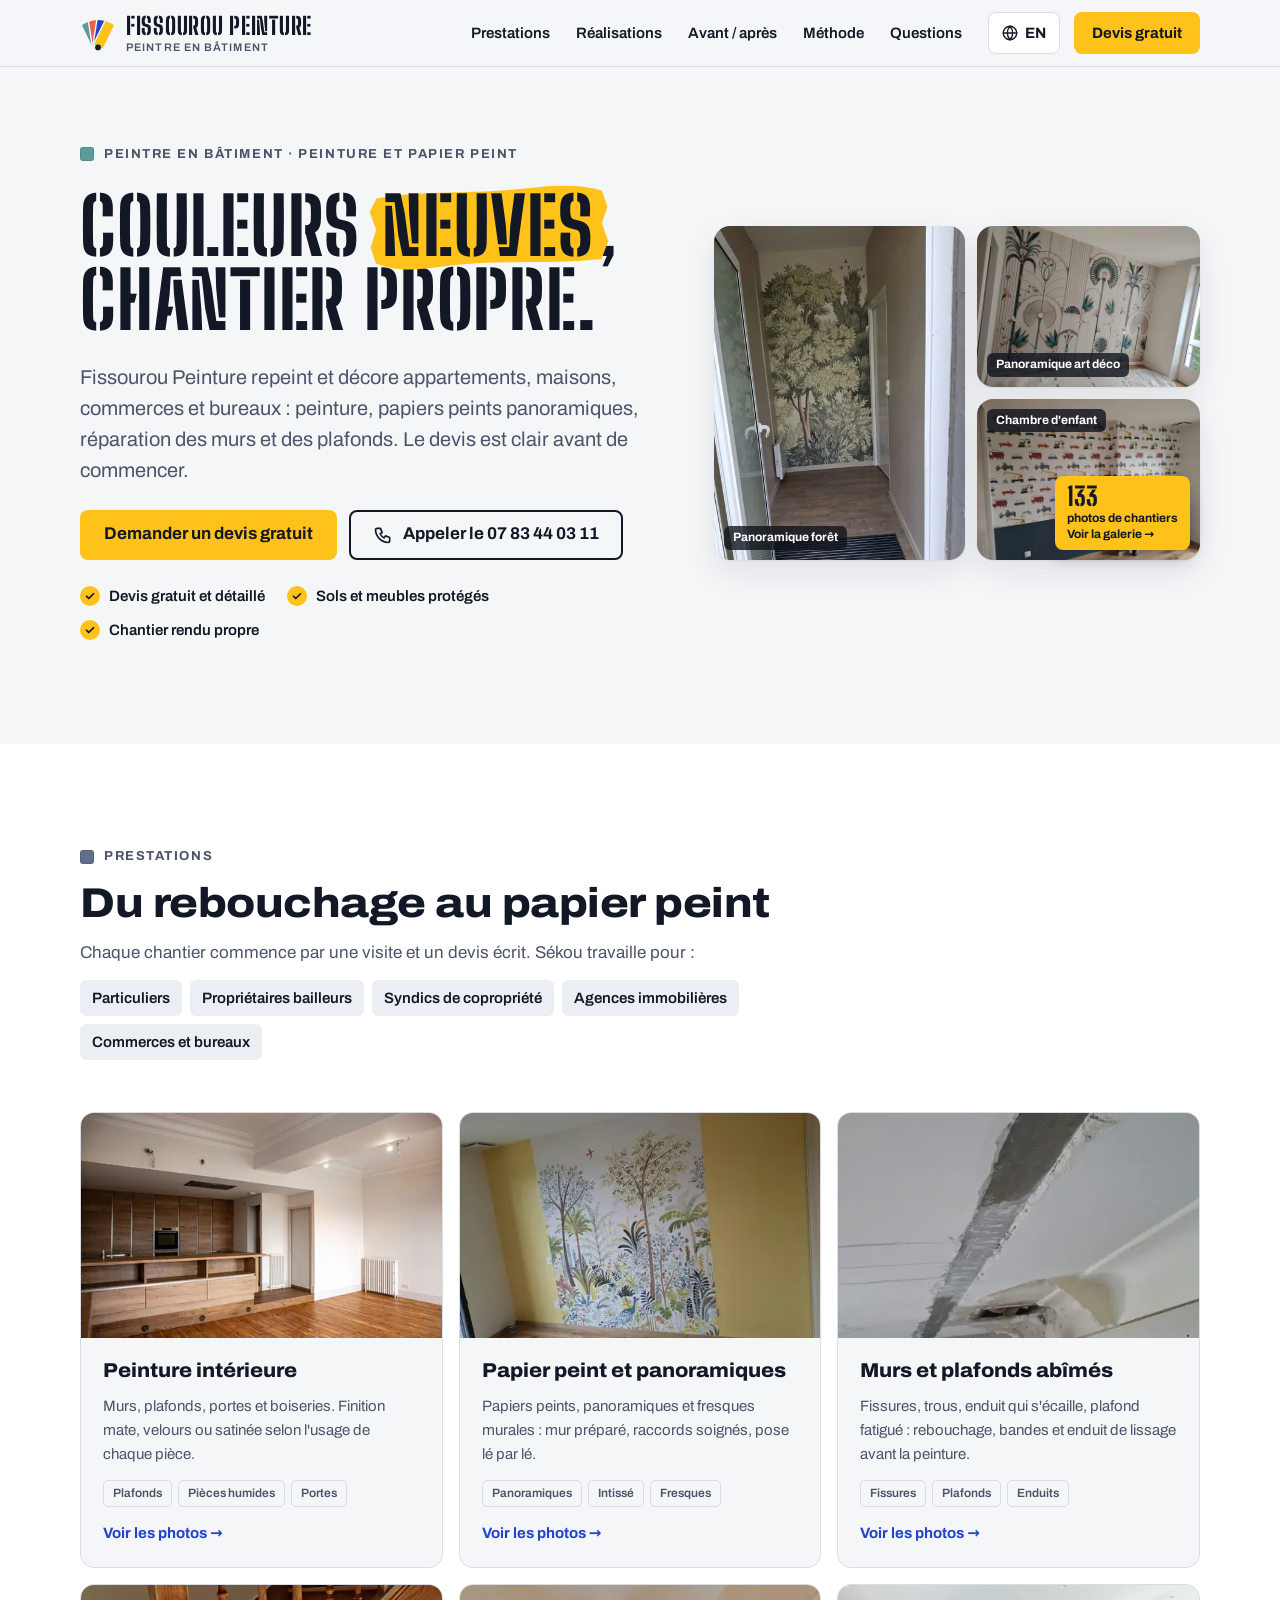
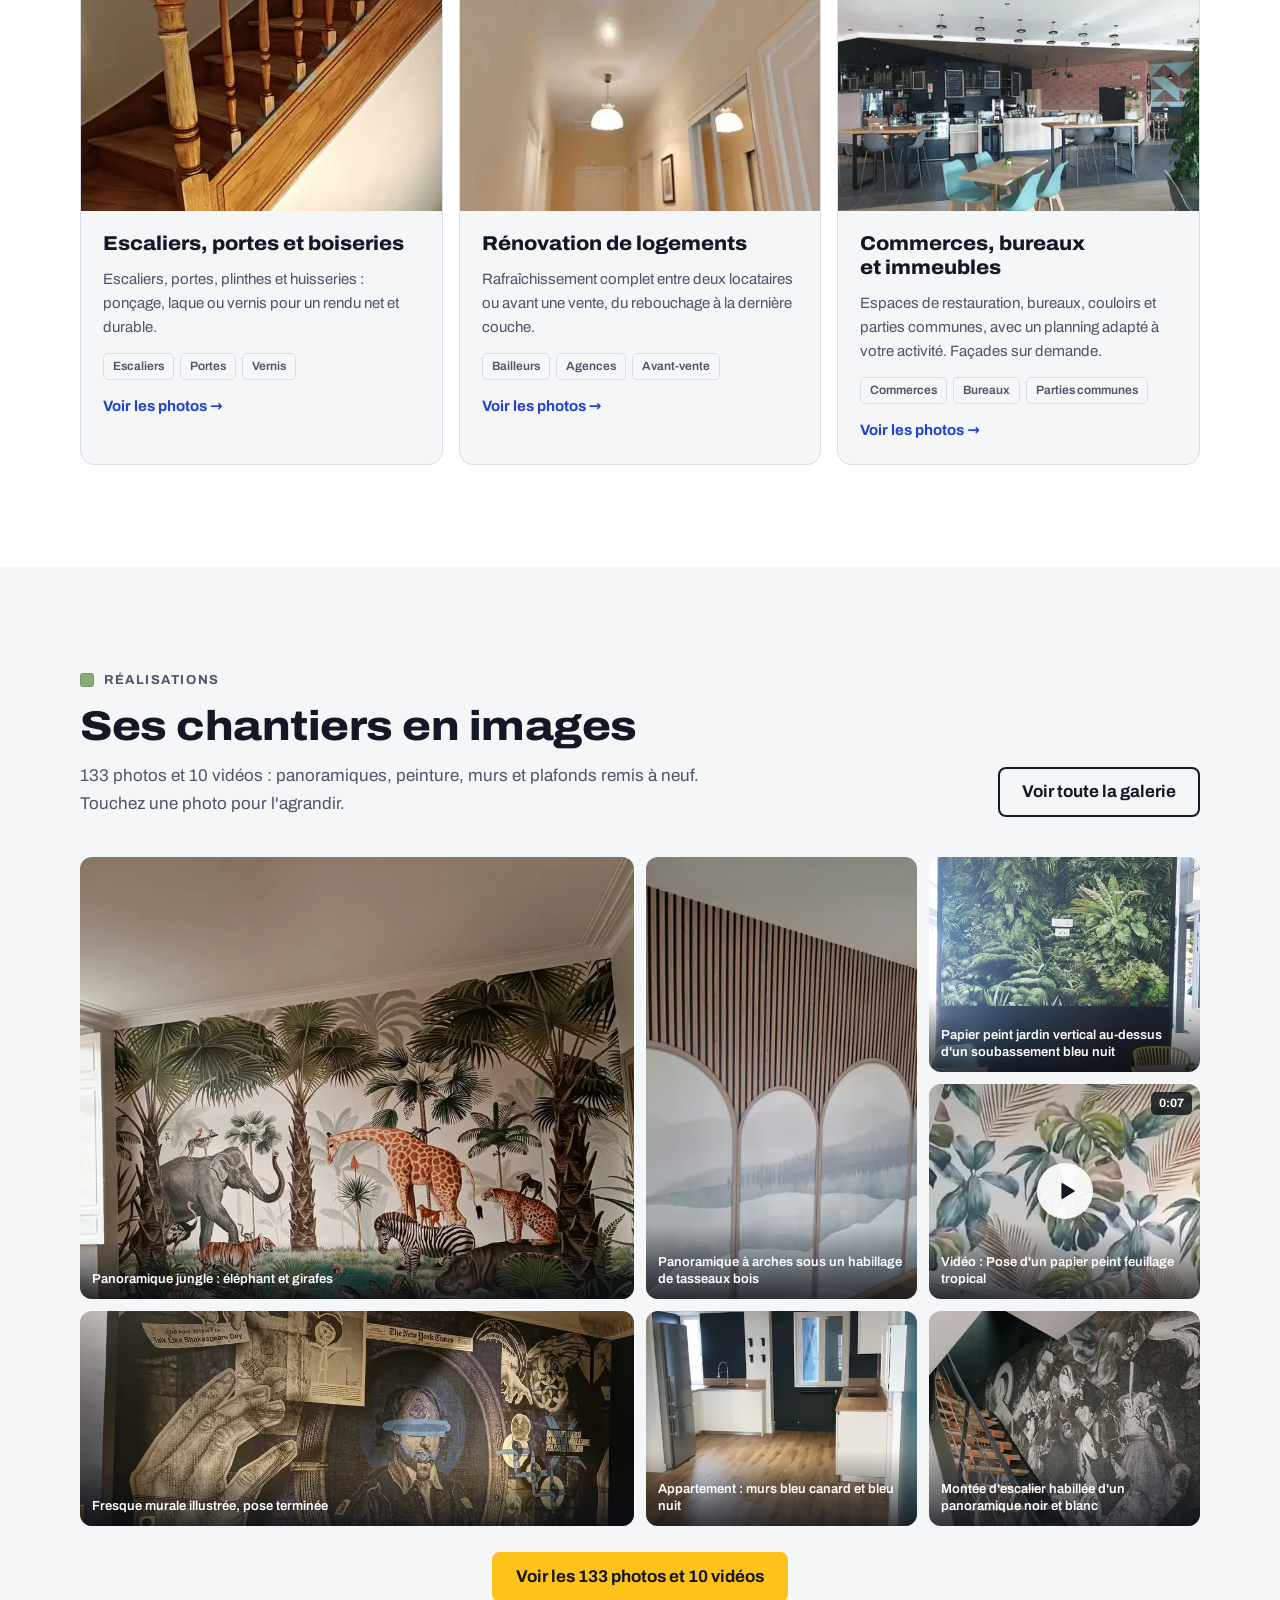
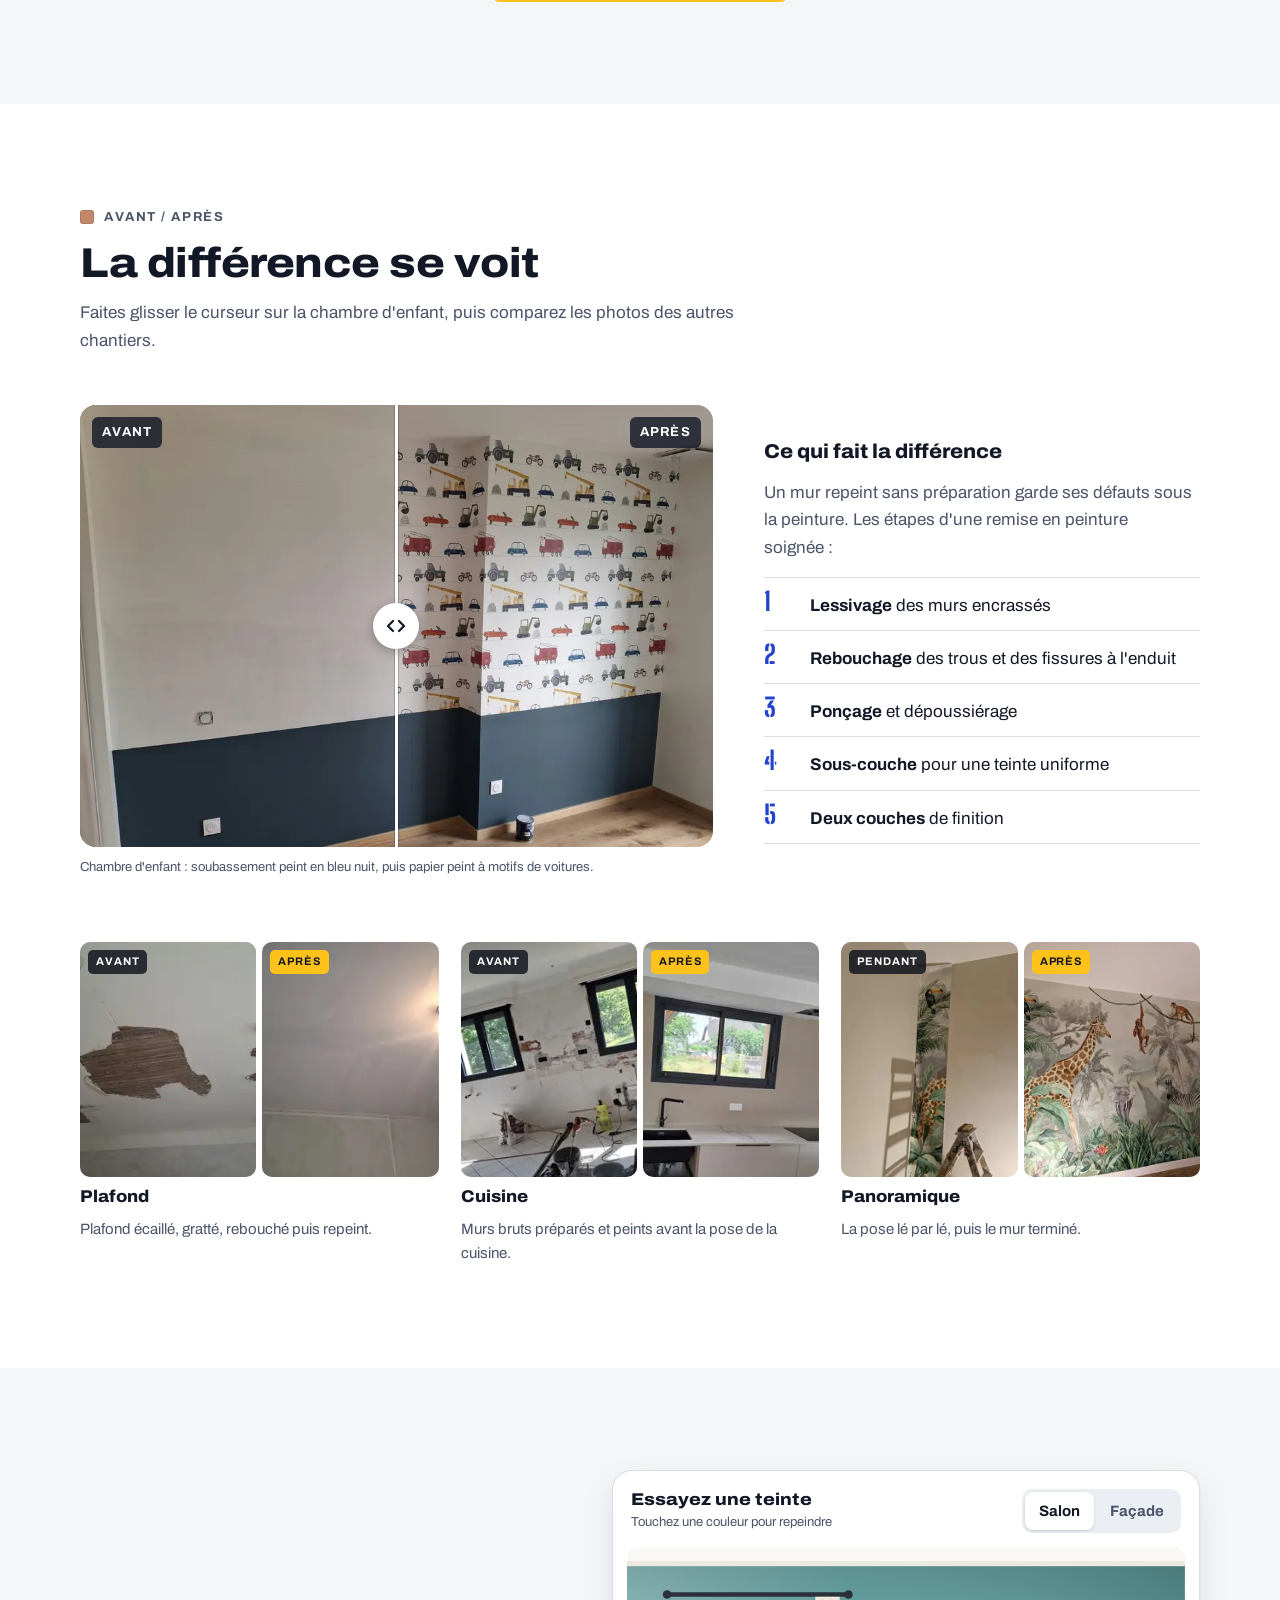
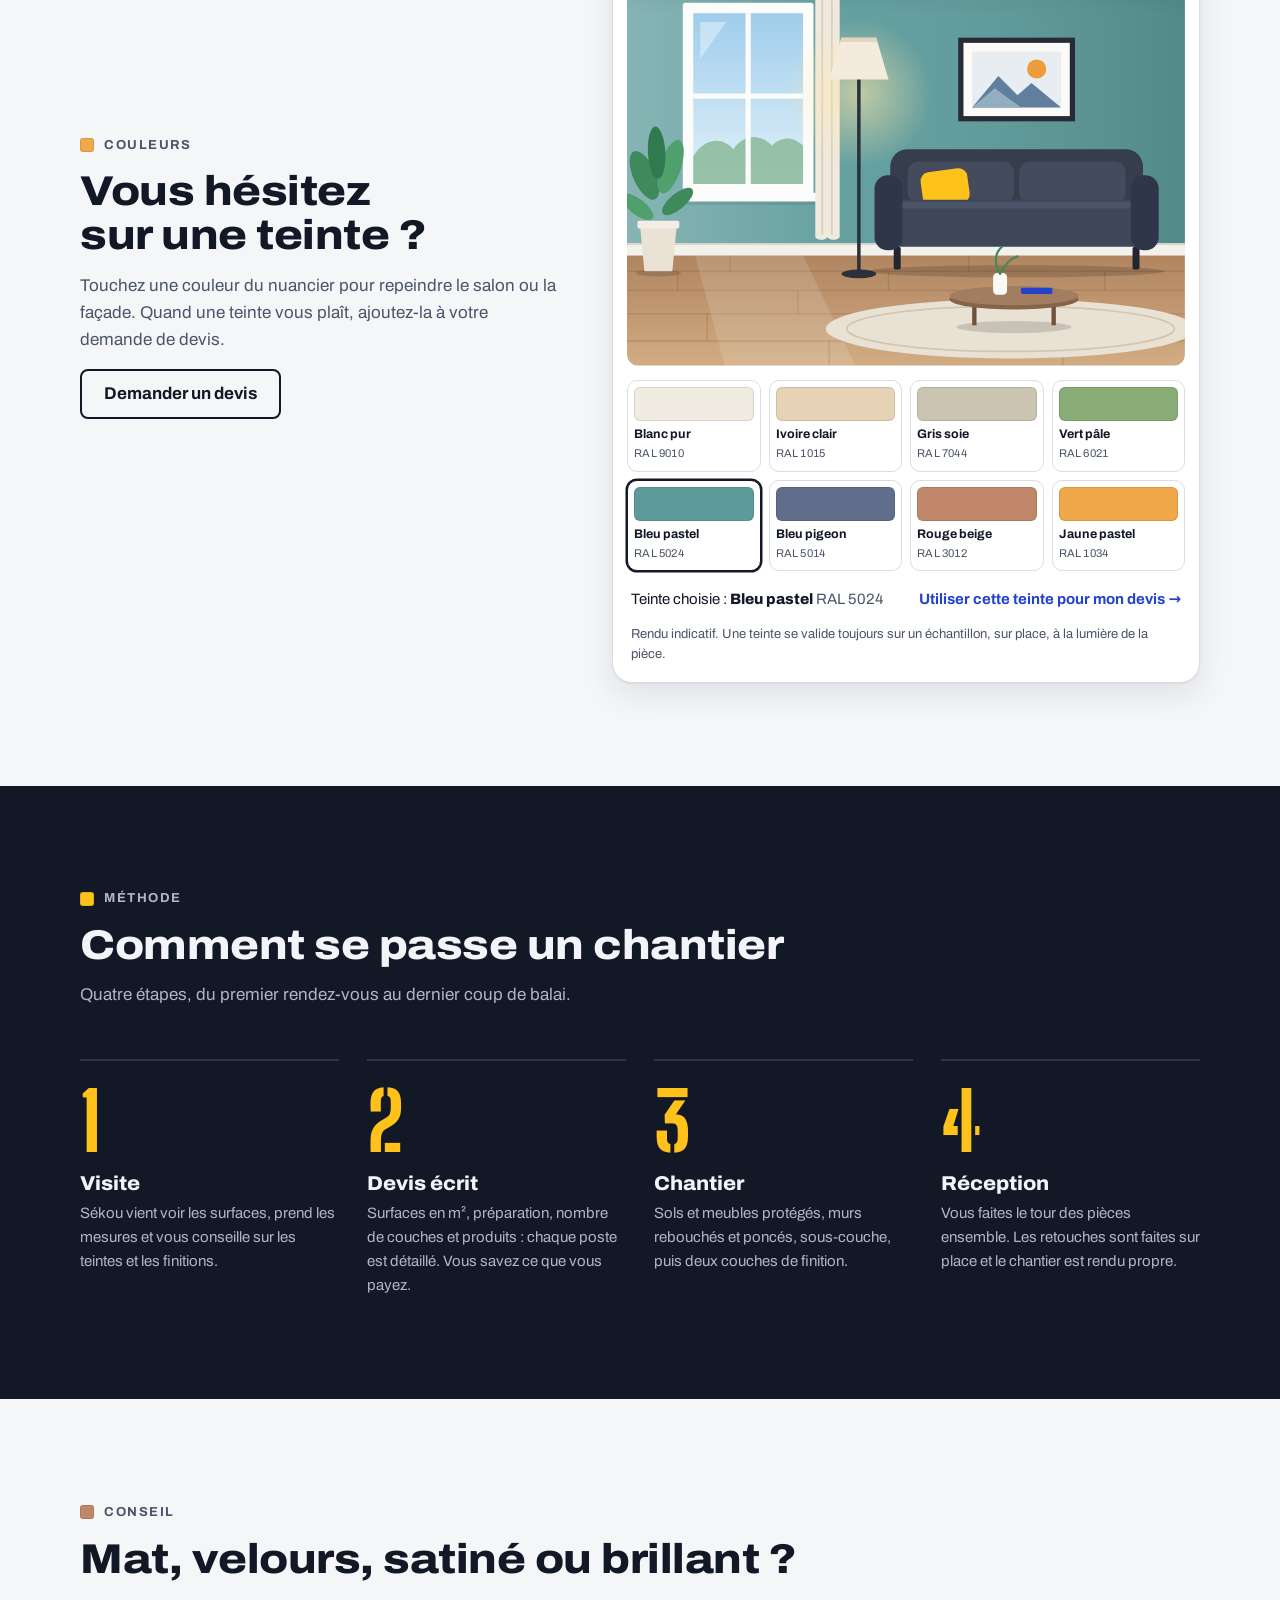
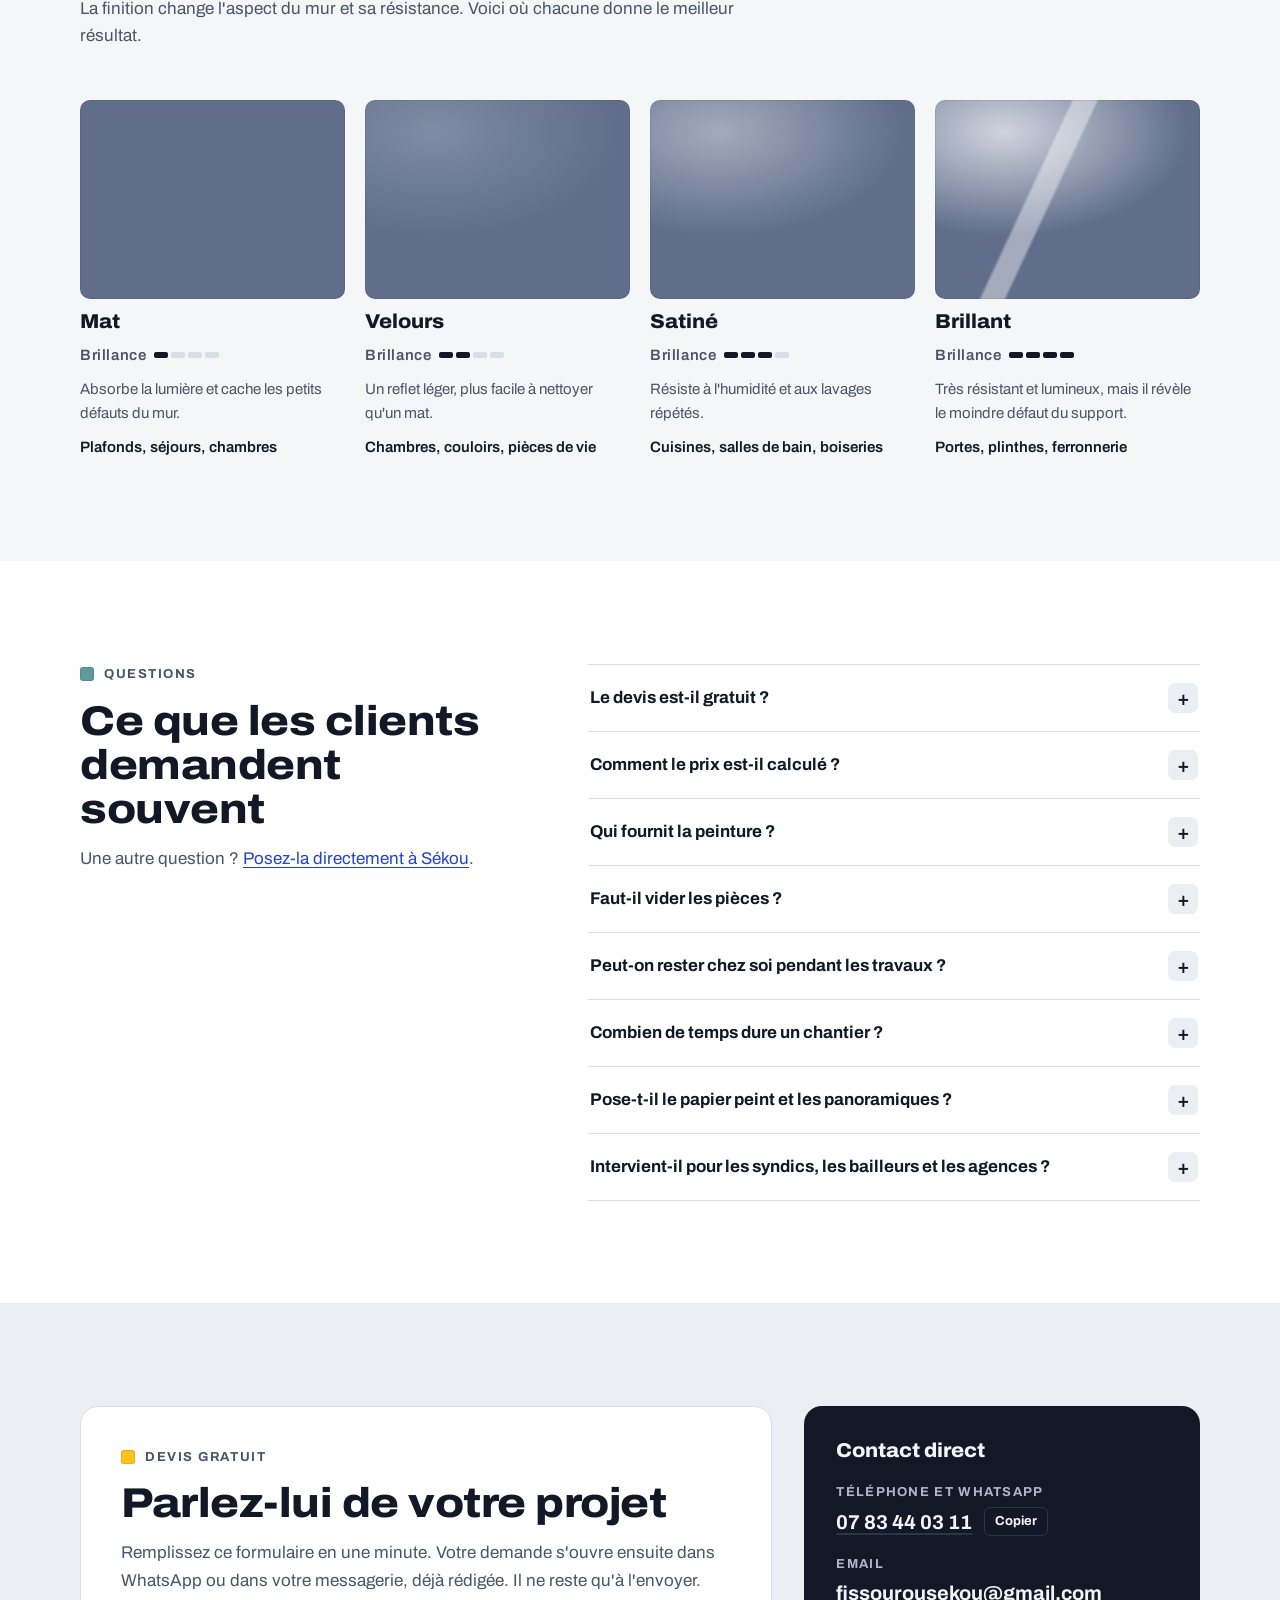
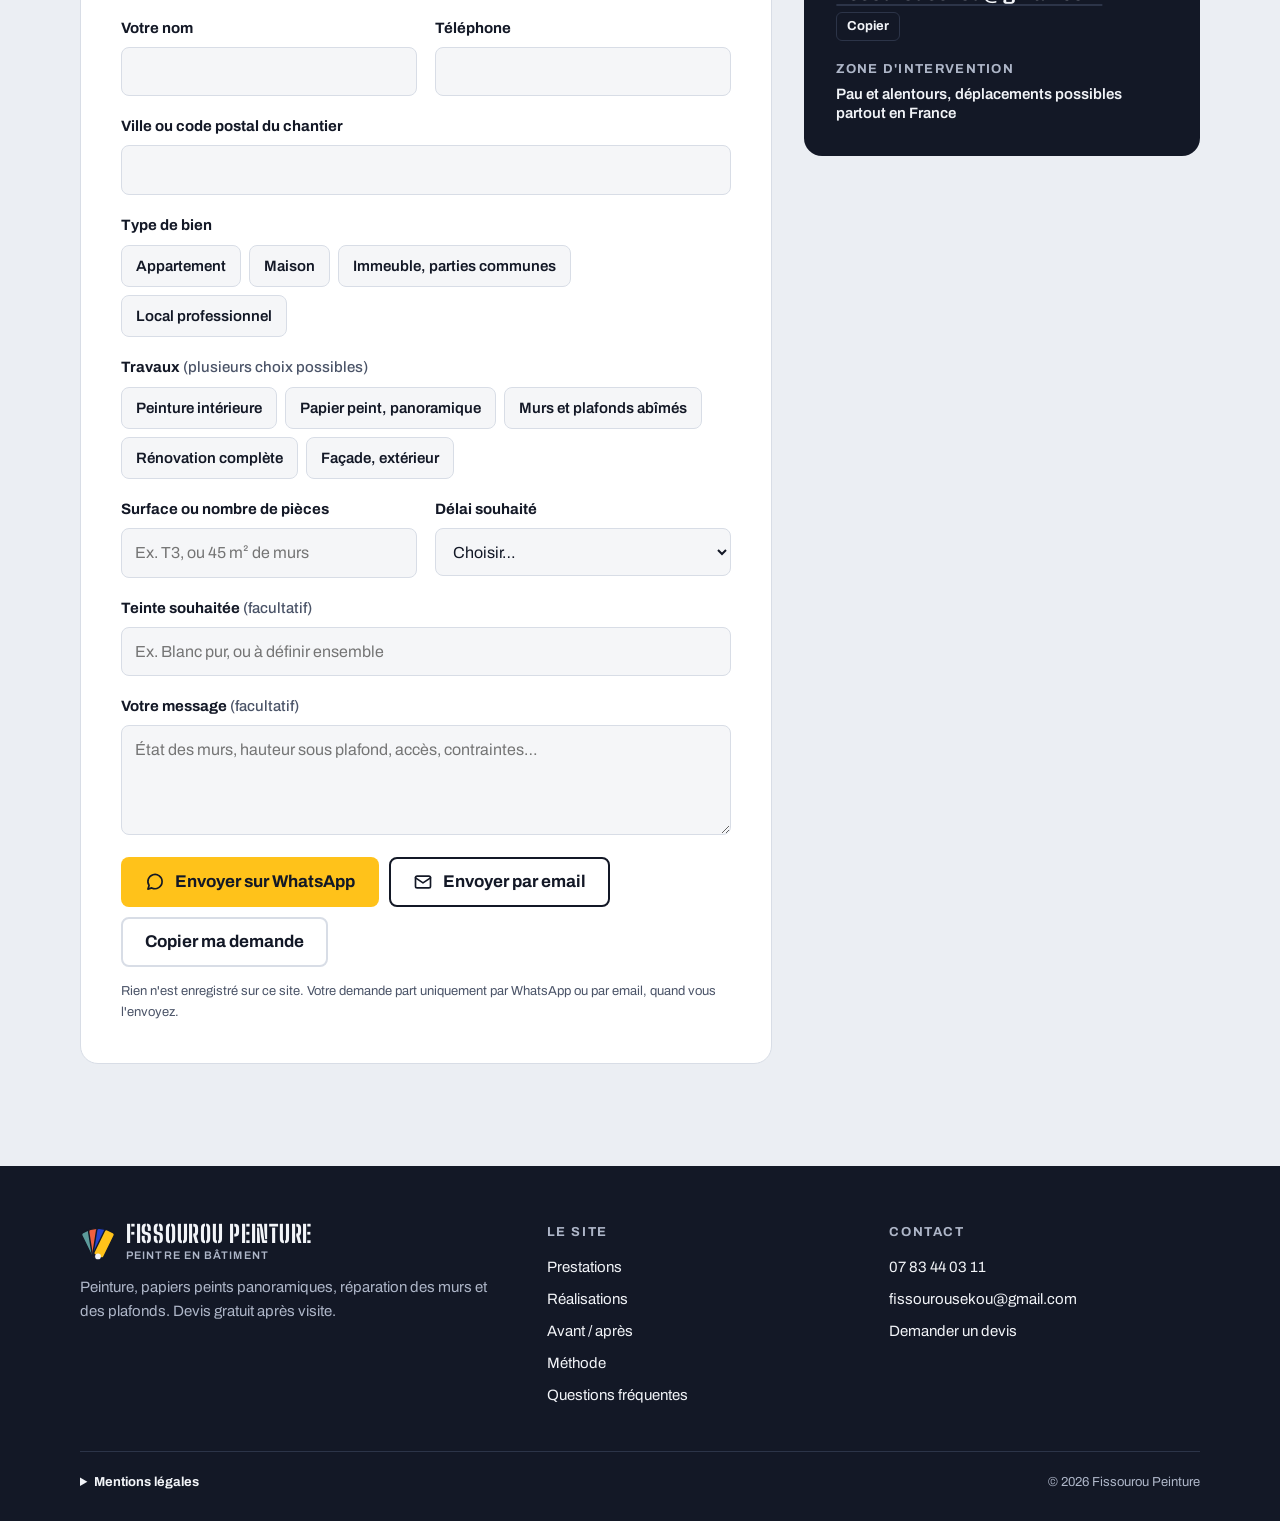
==== commit d02f071d: "modifie" ====
--- a/index.html
+++ b/index.html
@@ -43,14 +43,14 @@
     dans les pages HTML, robots.txt et sitemap.xml.
   -->
   <title>Sékou Fissourou · Peintre en bâtiment</title>
-  <meta name="description" content="Sékou Fissourou, peintre en bâtiment : peinture intérieure, pose de papiers peints panoramiques, réparation des murs et des plafonds. Devis gratuit et détaillé après visite.">
+  <meta name="description" content="Fissourou Peinture, peintre en bâtiment : peinture intérieure, pose de papiers peints panoramiques, réparation des murs et des plafonds. Devis gratuit et détaillé après visite.">
   <meta name="color-scheme" content="only light">
   <meta name="theme-color" content="#F5F6F8">
   <meta property="og:type" content="website">
   <meta property="og:locale" content="fr_FR">
   <meta property="og:locale:alternate" content="en_GB">
-  <meta property="og:title" content="Sékou Fissourou · Peintre en bâtiment">
-  <meta property="og:description" content="Sékou Fissourou, peintre en bâtiment : peinture intérieure, pose de papiers peints panoramiques, réparation des murs et des plafonds. Devis gratuit et détaillé après visite.">
+  <meta property="og:title" content="Fissourou Peinture · Peintre en bâtiment">
+  <meta property="og:description" content="Fissourou Peinture, peintre en bâtiment : peinture intérieure, pose de papiers peints panoramiques, réparation des murs et des plafonds. Devis gratuit et détaillé après visite.">
   <meta property="og:url" content="https://sekou-fissourou.pages.dev/">
   <meta property="og:image" content="https://sekou-fissourou.pages.dev/medias/partage.jpg">
   <link rel="canonical" href="https://sekou-fissourou.pages.dev/">
@@ -66,7 +66,7 @@
   {
     "@context": "https://schema.org",
     "@type": "HousePainter",
-    "name": "Sékou Fissourou",
+    "name": "Fissourou Peinture",
     "description": "Peintre en bâtiment : peinture intérieure, papiers peints panoramiques, réparation des murs et des plafonds.",
     "url": "https://sekou-fissourou.pages.dev/",
     "image": "https://sekou-fissourou.pages.dev/medias/partage.jpg",
@@ -80,7 +80,7 @@
 
 <header class="entete">
   <div class="enveloppe entete-in">
-    <a class="marque" href="#haut" aria-label="Sékou Fissourou, peintre en bâtiment : retour en haut de page">
+    <a class="marque" href="#haut" aria-label="Fissourou Peinture, peintre en bâtiment : retour en haut de page">
       <svg class="marque-logo" viewBox="0 0 40 40" aria-hidden="true">
         <g transform="translate(20 36)">
           <rect class="logo-lame" x="-6" y="-31" width="12" height="31" rx="2.5" fill="#5D9B9B" transform="rotate(-26)"/>
@@ -90,7 +90,7 @@
           <circle class="logo-rivet" r="3.2"/>
         </g>
       </svg>
-      <span class="marque-texte"><span class="marque-nom">Sékou Fissourou</span><span class="marque-metier">Peintre en bâtiment</span></span>
+      <span class="marque-texte"><span class="marque-nom">Fissourou Peinture</span><span class="marque-metier">Peintre en bâtiment</span></span>
     </a>
     <nav class="nav" id="nav" aria-label="Navigation principale">
       <a href="#prestations">Prestations</a>
@@ -116,7 +116,7 @@
     <div class="hero-texte">
       <p class="surtitre" style="--pastille:#5D9B9B">Peintre en bâtiment · peinture et papier peint</p>
       <h1 class="hero-titre" id="titre-hero">Couleurs <span class="rouleau">neuves</span>,<br> chantier propre.</h1>
-      <p class="hero-chapo">Sékou Fissourou repeint et décore appartements, maisons, commerces et bureaux : peinture, papiers peints panoramiques, réparation des murs et des plafonds. Le devis est clair avant de commencer.</p>
+      <p class="hero-chapo">Fissourou Peinture repeint et décore appartements, maisons, commerces et bureaux : peinture, papiers peints panoramiques, réparation des murs et des plafonds. Le devis est clair avant de commencer.</p>
       <div class="hero-actions">
         <a class="btn btn-jaune" href="#devis">Demander un devis gratuit</a>
         <a class="btn btn-contour" href="tel:+33783440311">
@@ -792,7 +792,7 @@
               <circle class="logo-rivet" r="3.2"/>
             </g>
           </svg>
-          <span class="marque-texte"><span class="marque-nom">Sékou Fissourou</span><span class="marque-metier">Peintre en bâtiment</span></span>
+          <span class="marque-texte"><span class="marque-nom">Fissourou Peinture</span><span class="marque-metier">Peintre en bâtiment</span></span>
         </a>
         <p class="pied-intro">Peinture, papiers peints panoramiques, réparation des murs et des plafonds. Devis gratuit après visite.</p>
       </div>
@@ -819,7 +819,7 @@
       <details class="mentions">
         <summary>Mentions légales</summary>
         <dl>
-          <dt>Éditeur</dt><dd>Sékou Fissourou, peintre en bâtiment</dd>
+          <dt>Éditeur</dt><dd>Fissourou Peinture, peintre en bâtiment</dd>
           <dt>Statut et SIRET</dt><dd><span class="a-completer">à compléter</span></dd>
           <dt>Adresse</dt><dd><span class="a-completer">à compléter</span></dd>
           <dt>Contact</dt><dd><span class="nowrap">07 83 44 03 11</span> · fissourousekou@gmail.com</dd>
@@ -828,7 +828,7 @@
         </dl>
         <p>Les informations saisies dans le formulaire de devis ne sont pas enregistrées par ce site. Elles sont transmises uniquement par WhatsApp ou par email, à votre initiative.</p>
       </details>
-      <p>© 2026 Sékou Fissourou</p>
+      <p>© 2026 Fissourou Peinture</p>
     </div>
   </div>
 </footer>
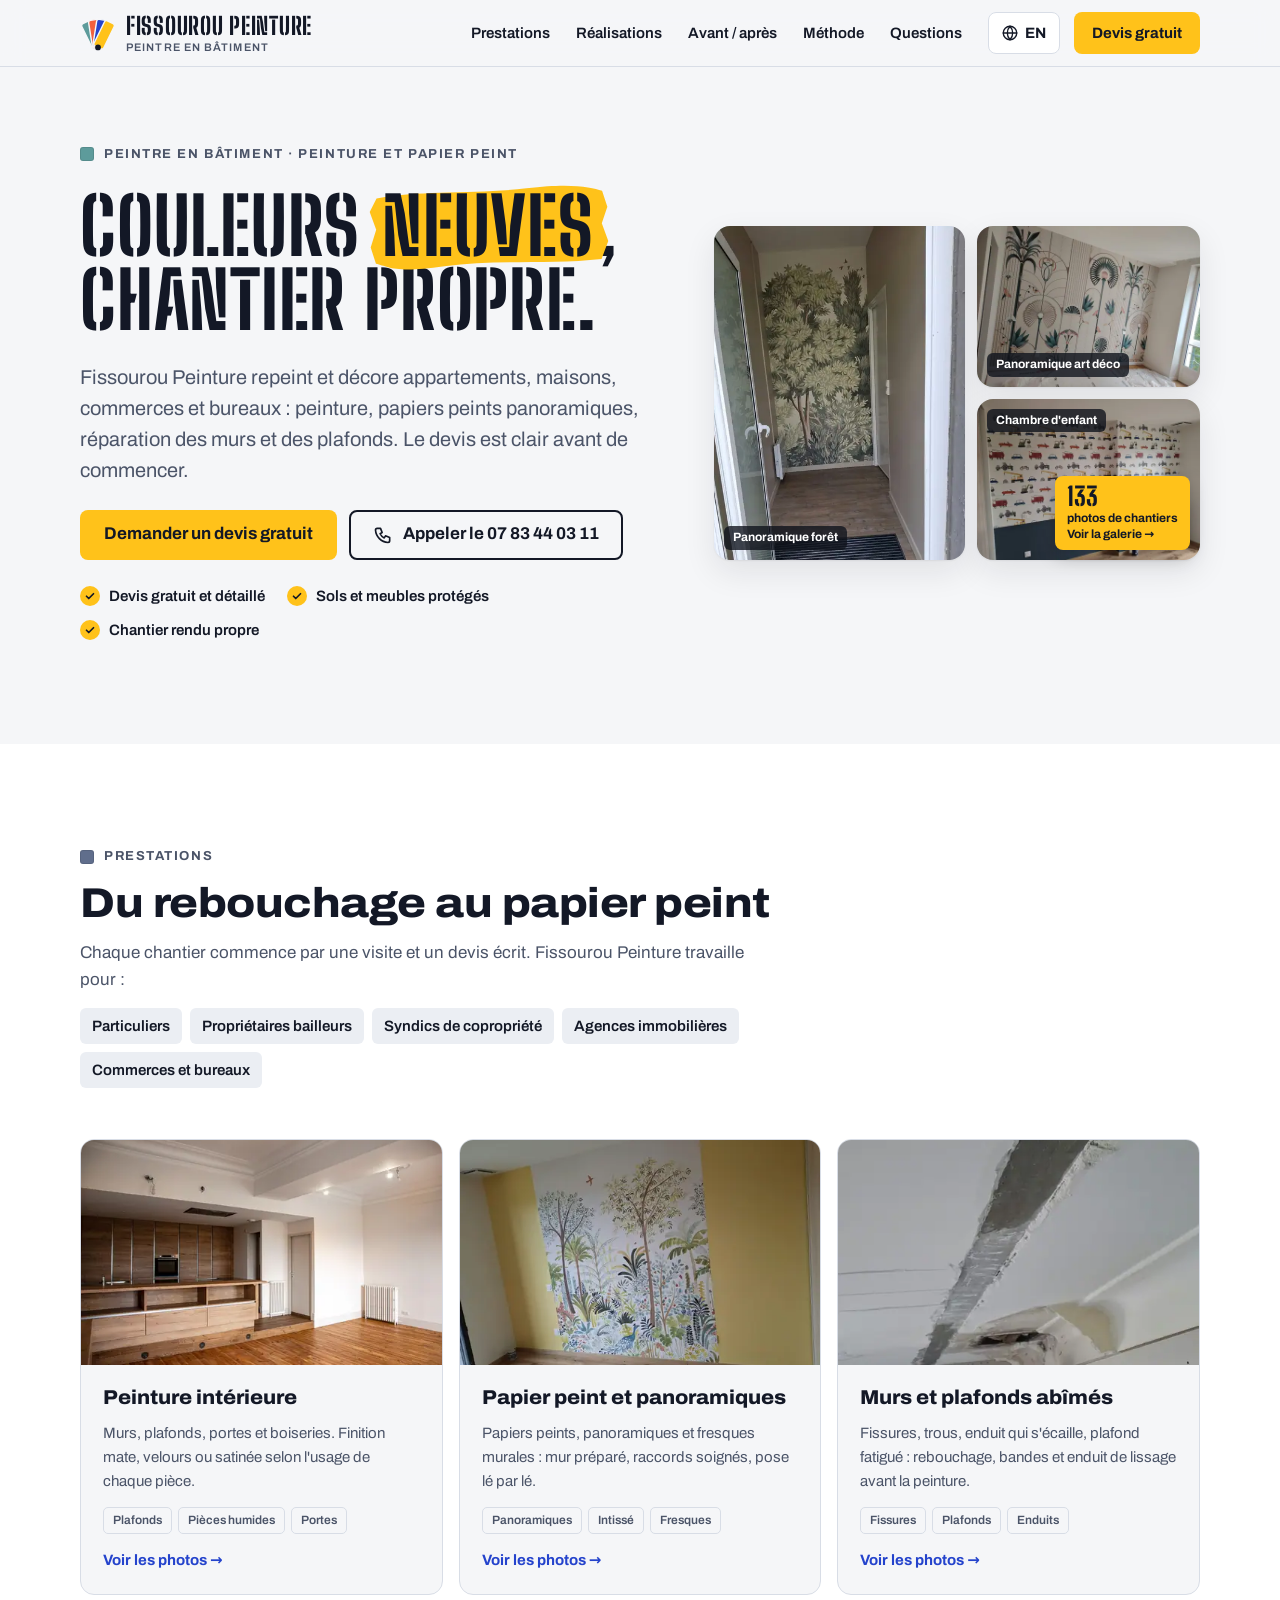
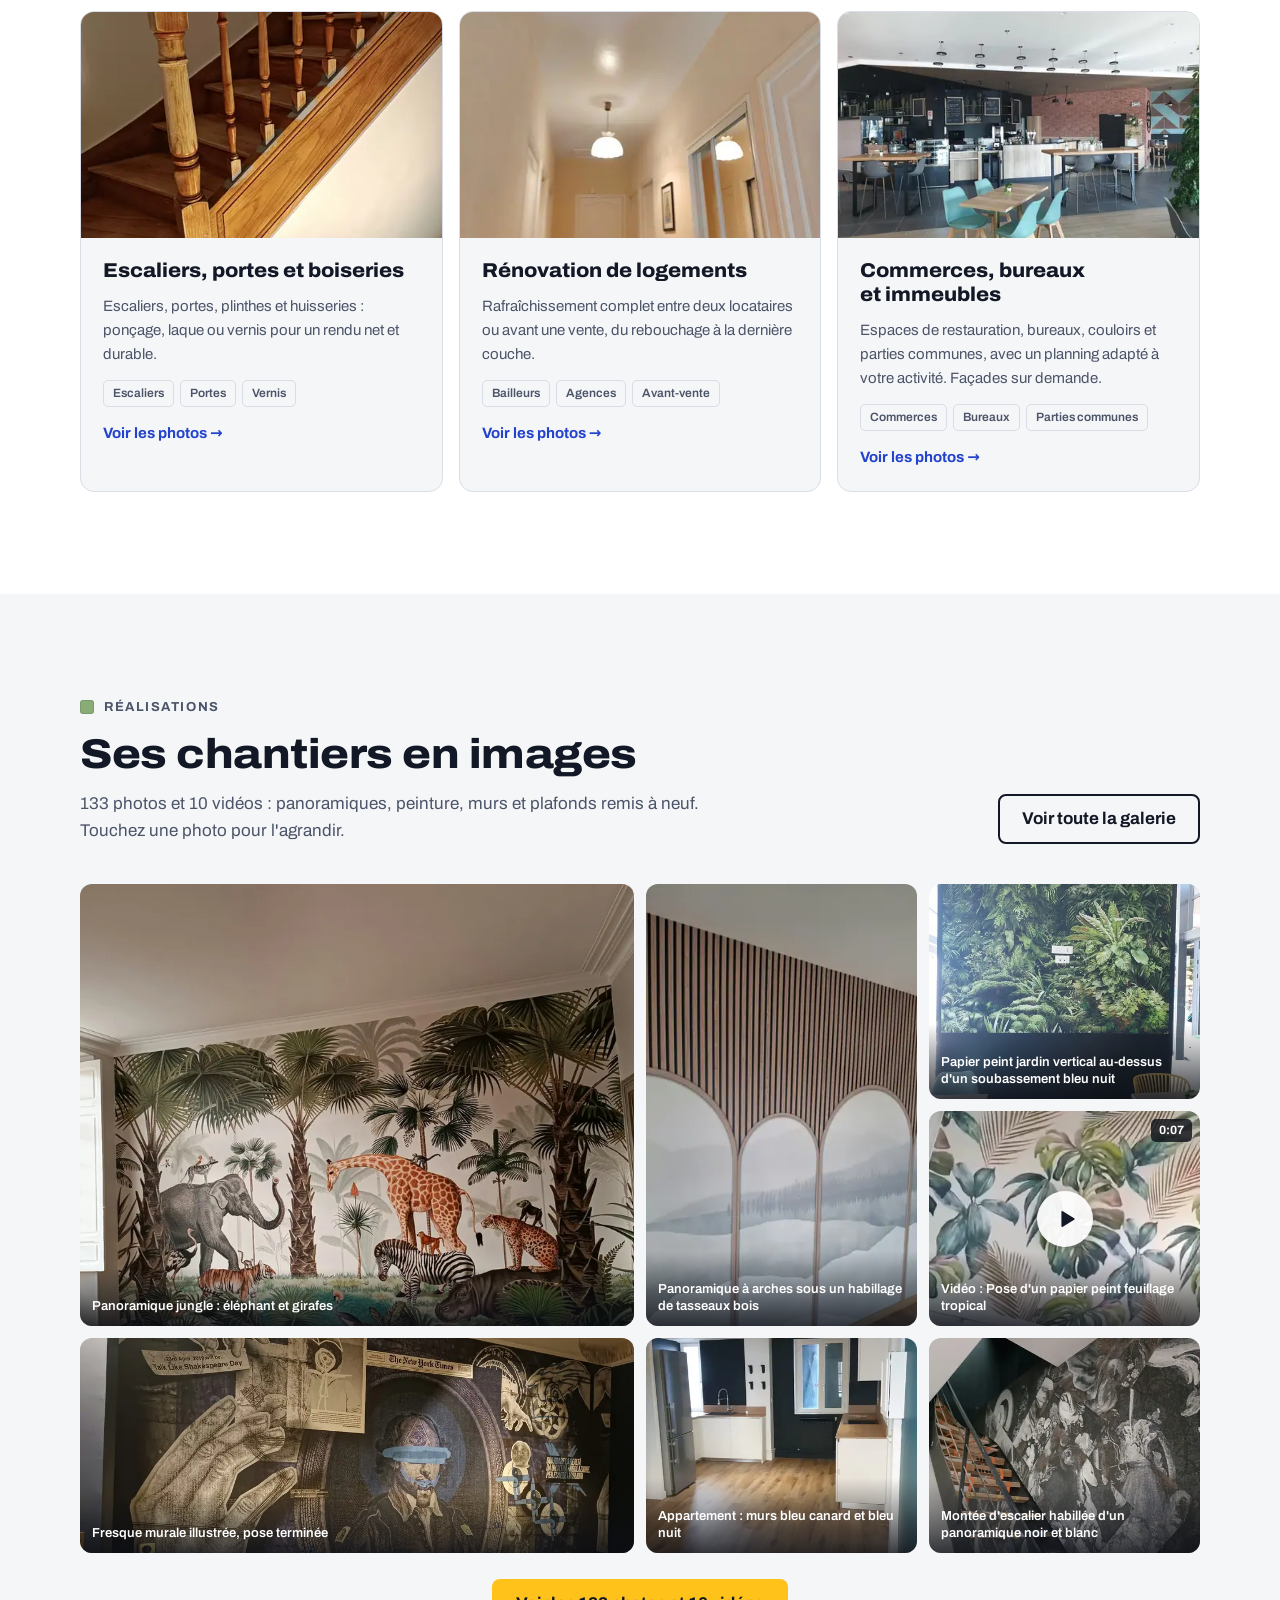
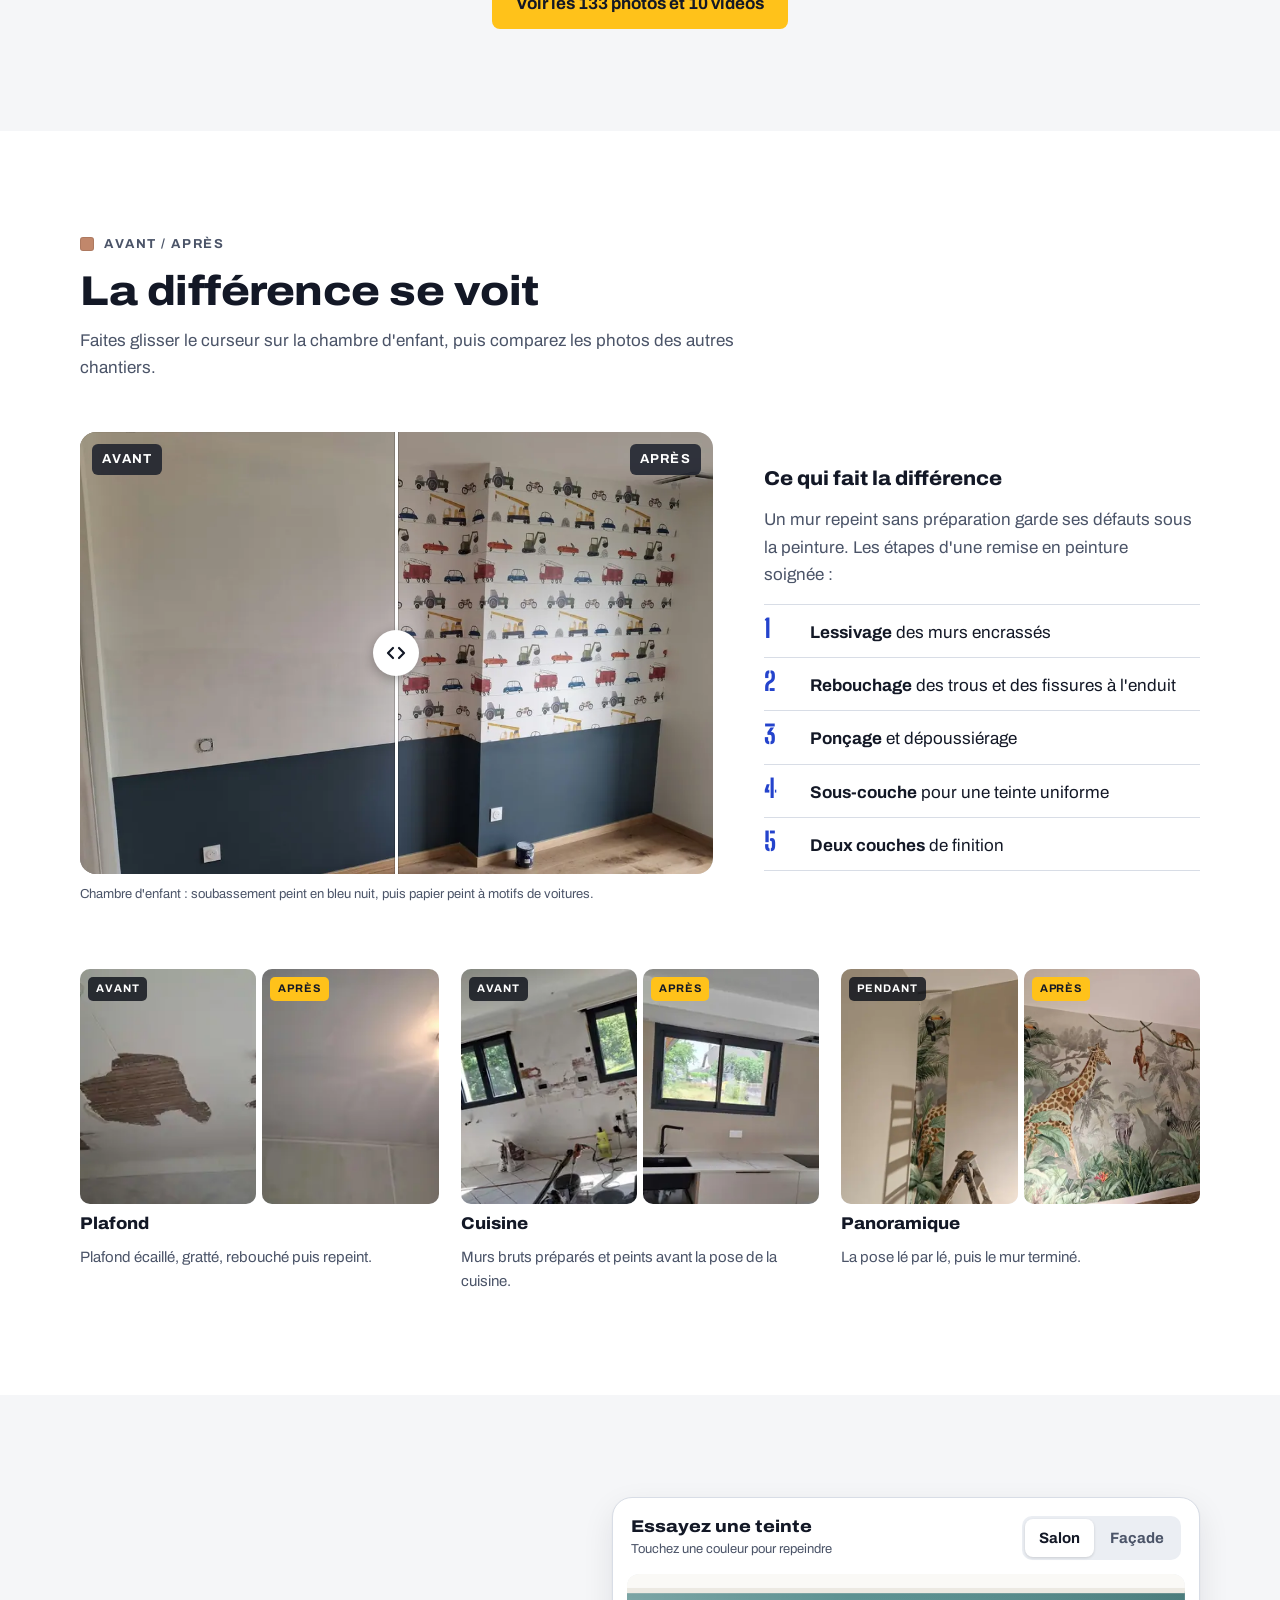
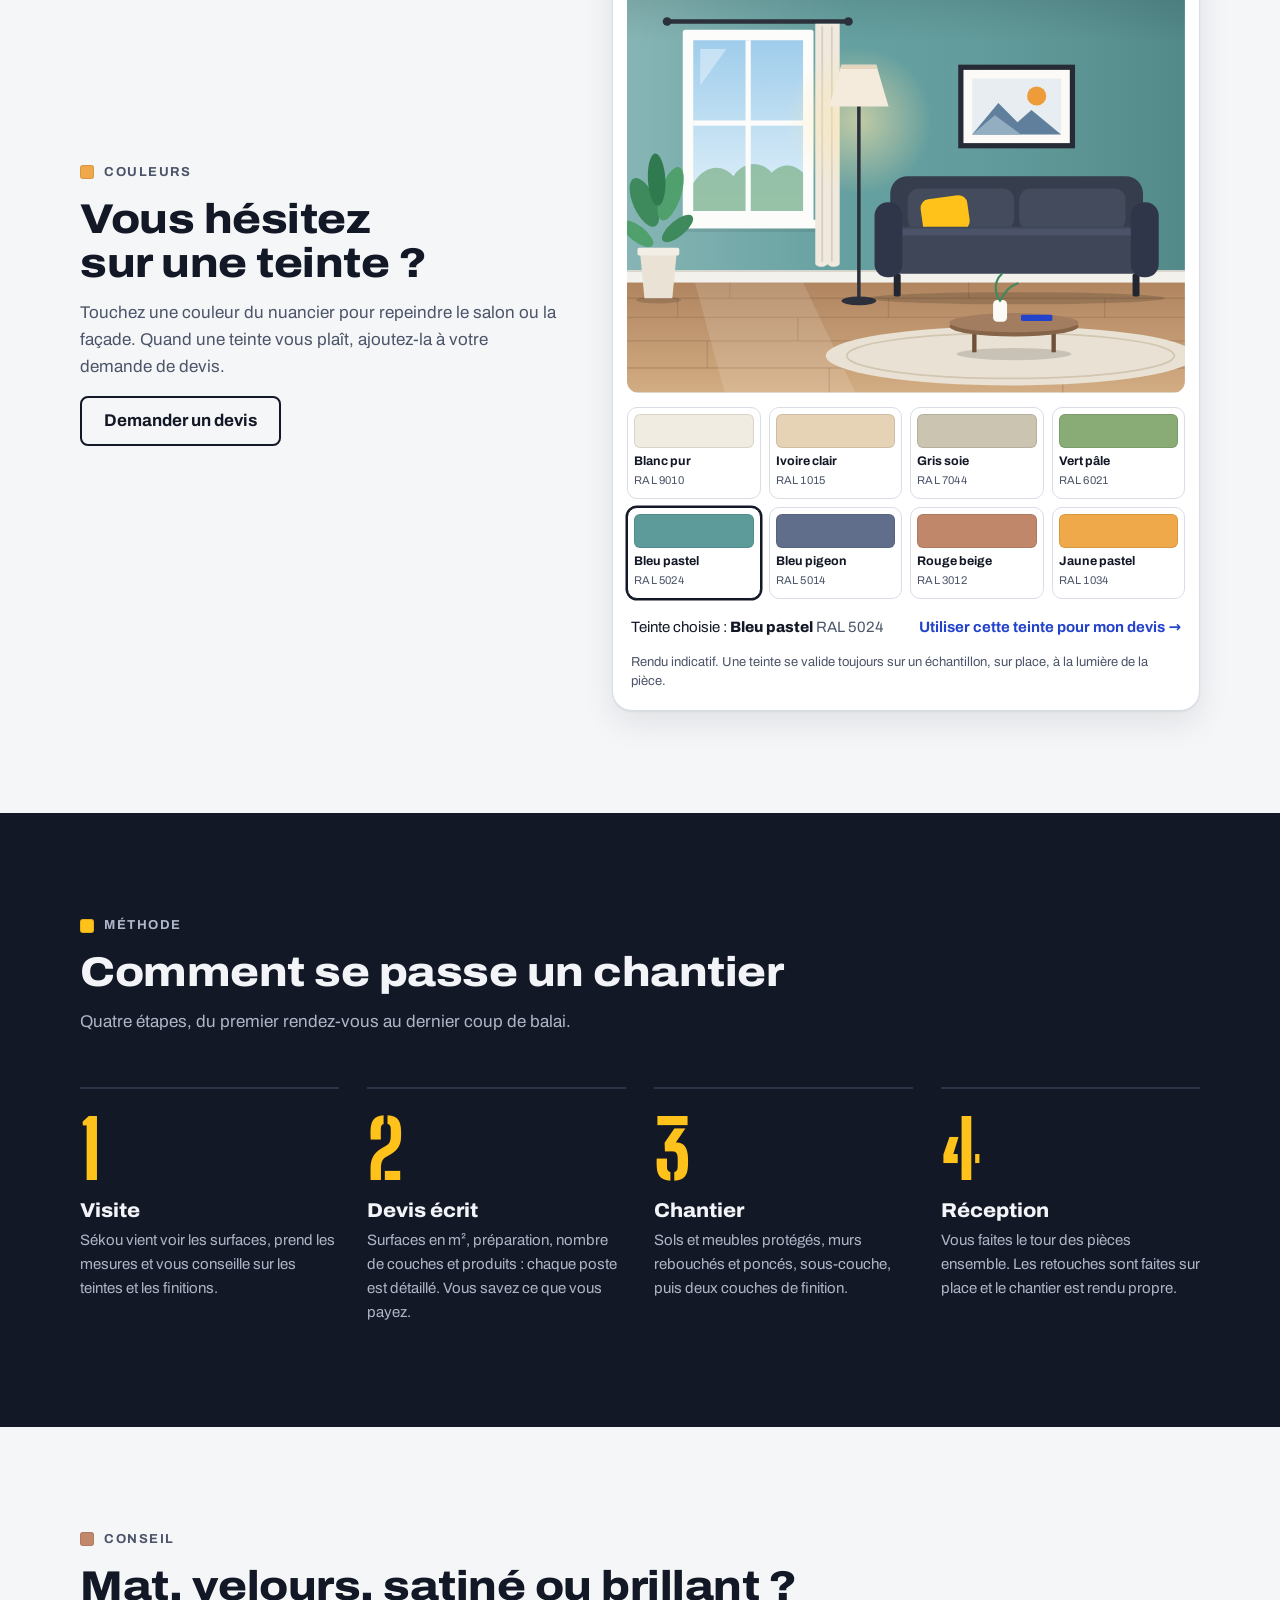
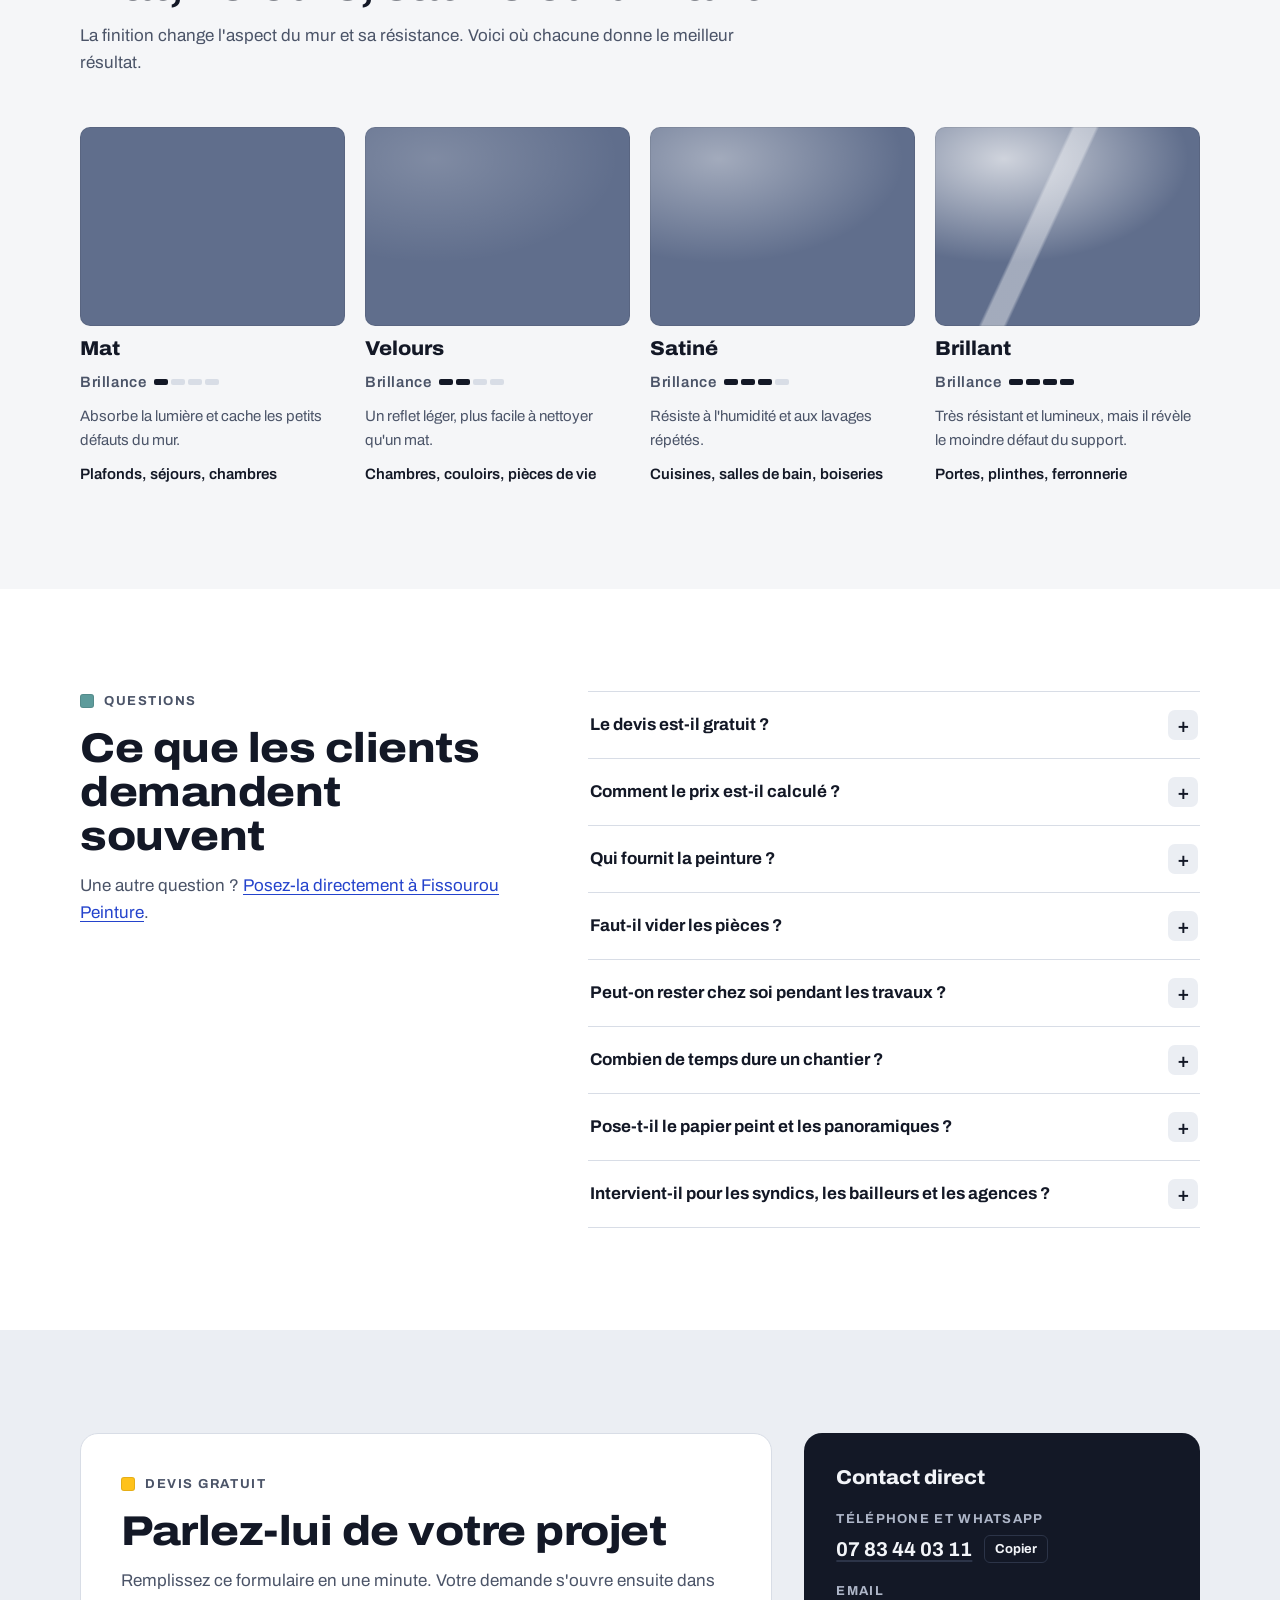
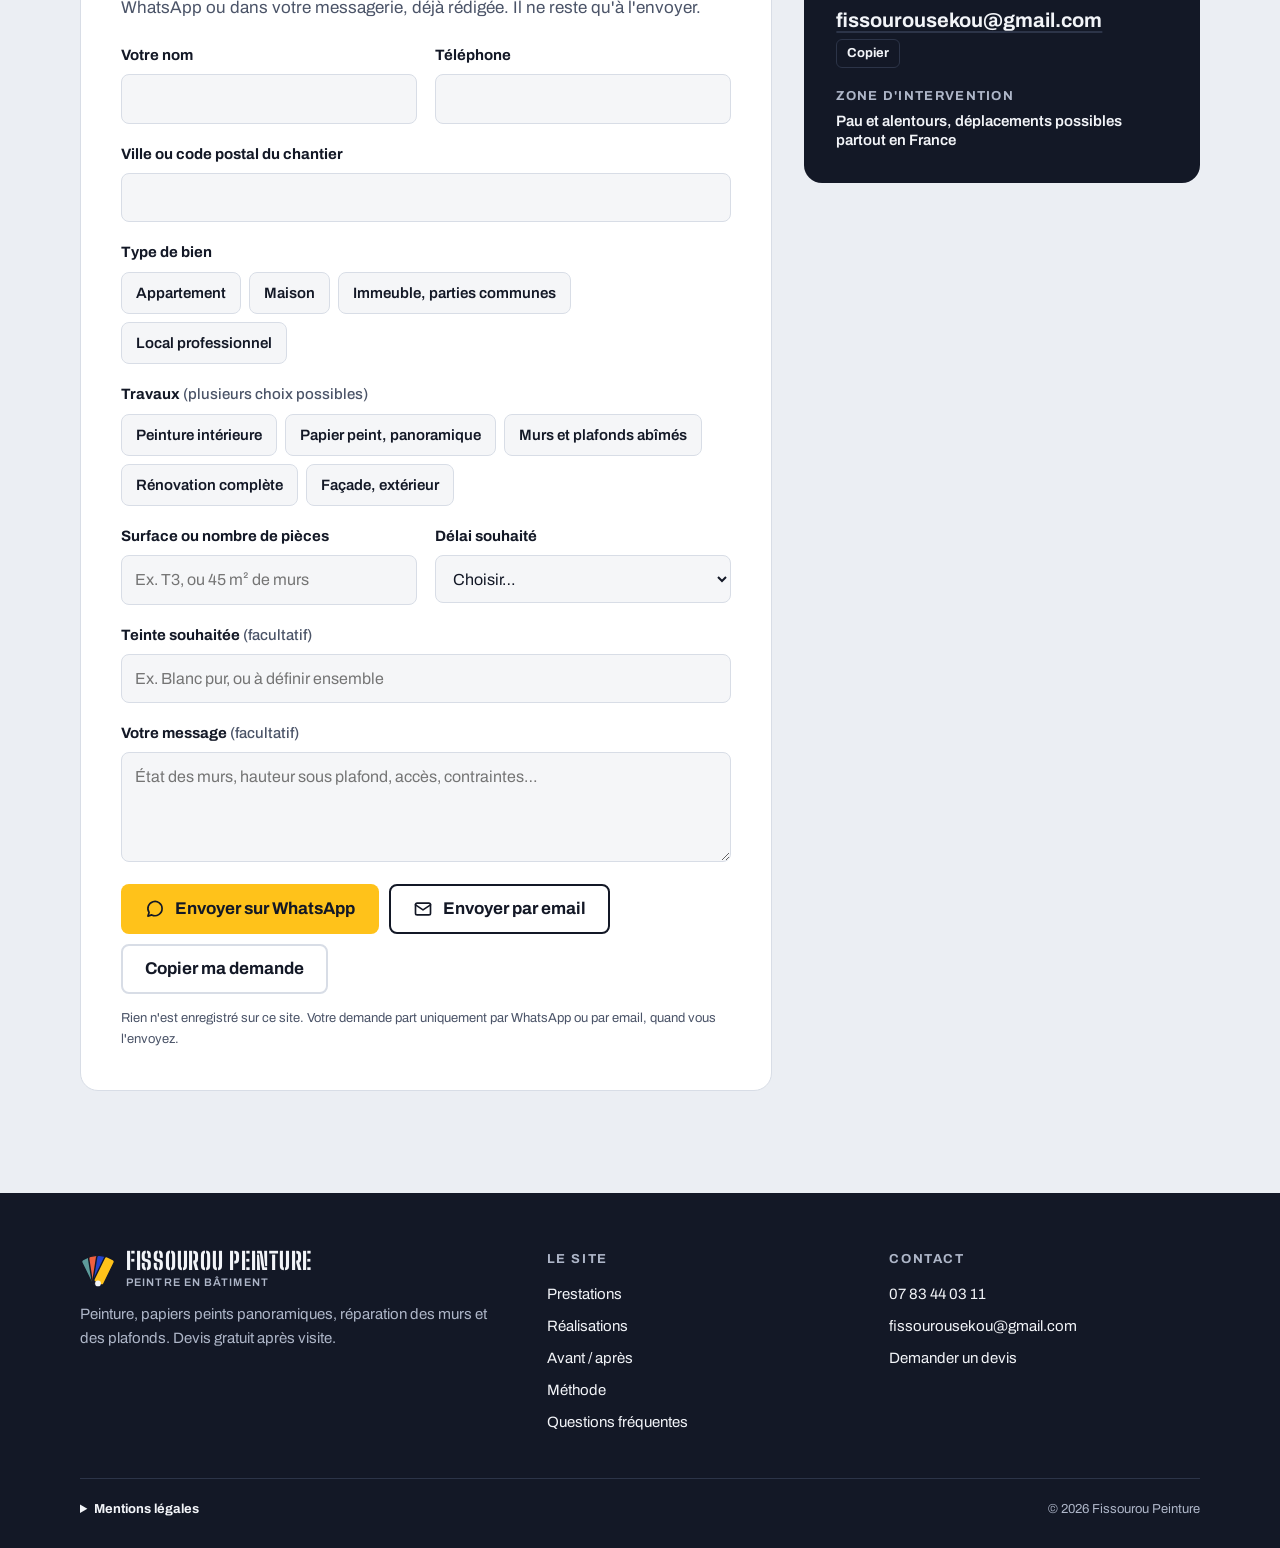
==== commit d1faad10: "modifier" ====
--- a/index.html
+++ b/index.html
@@ -155,7 +155,7 @@
     <div class="section-tete">
       <p class="surtitre" style="--pastille:#606E8C">Prestations</p>
       <h2 id="titre-prestations">Du rebouchage au papier peint</h2>
-      <p class="section-intro">Chaque chantier commence par une visite et un devis écrit. Sékou travaille pour&nbsp;:</p>
+      <p class="section-intro">Chaque chantier commence par une visite et un devis écrit. Fissourou Peinture travaille pour&nbsp;:</p>
       <ul class="clients">
         <li>Particuliers</li>
         <li>Propriétaires bailleurs</li>
@@ -629,7 +629,7 @@
     <div class="section-tete">
       <p class="surtitre" style="--pastille:#5D9B9B">Questions</p>
       <h2 id="titre-questions">Ce que les clients demandent souvent</h2>
-      <p class="section-intro">Une autre question&nbsp;? <a href="#devis">Posez-la directement à Sékou</a>.</p>
+      <p class="section-intro">Une autre question&nbsp;? <a href="#devis">Posez-la directement à Fissourou Peinture</a>.</p>
     </div>
     <div class="faq">
       <details>
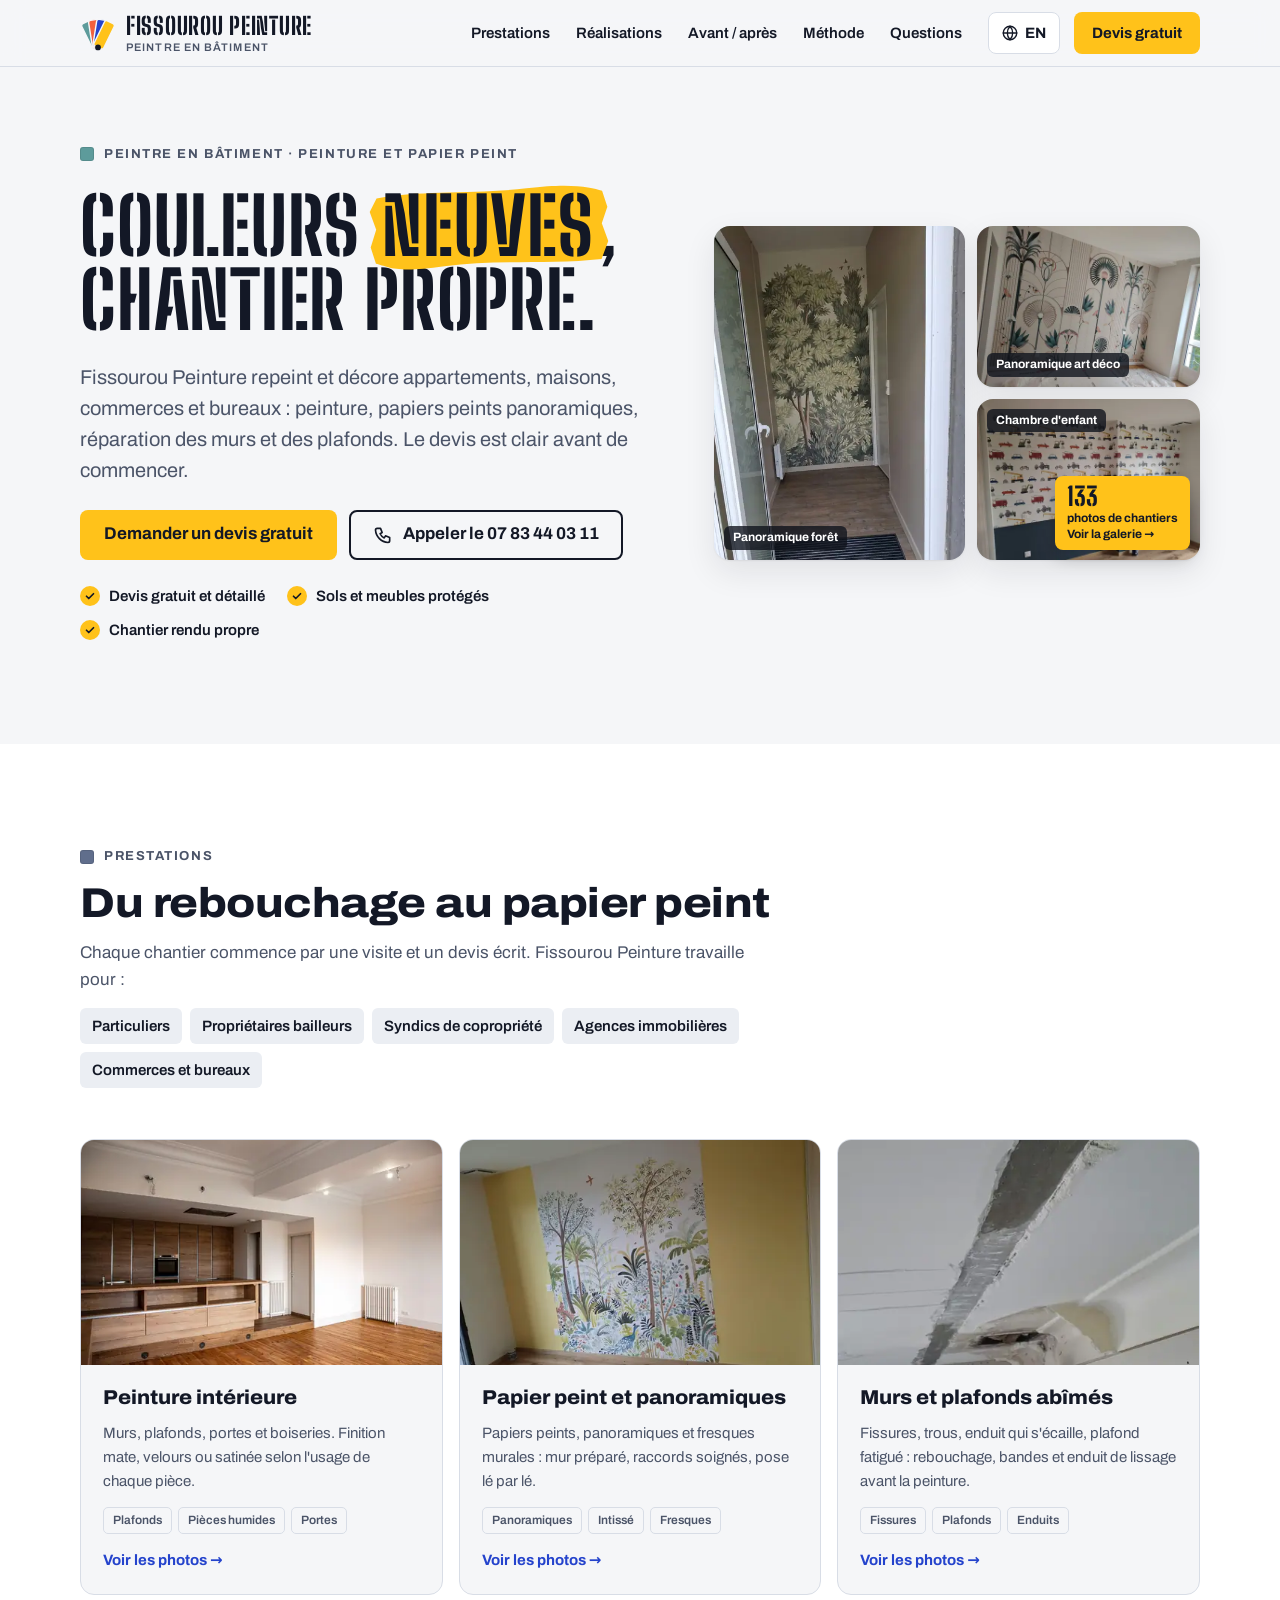
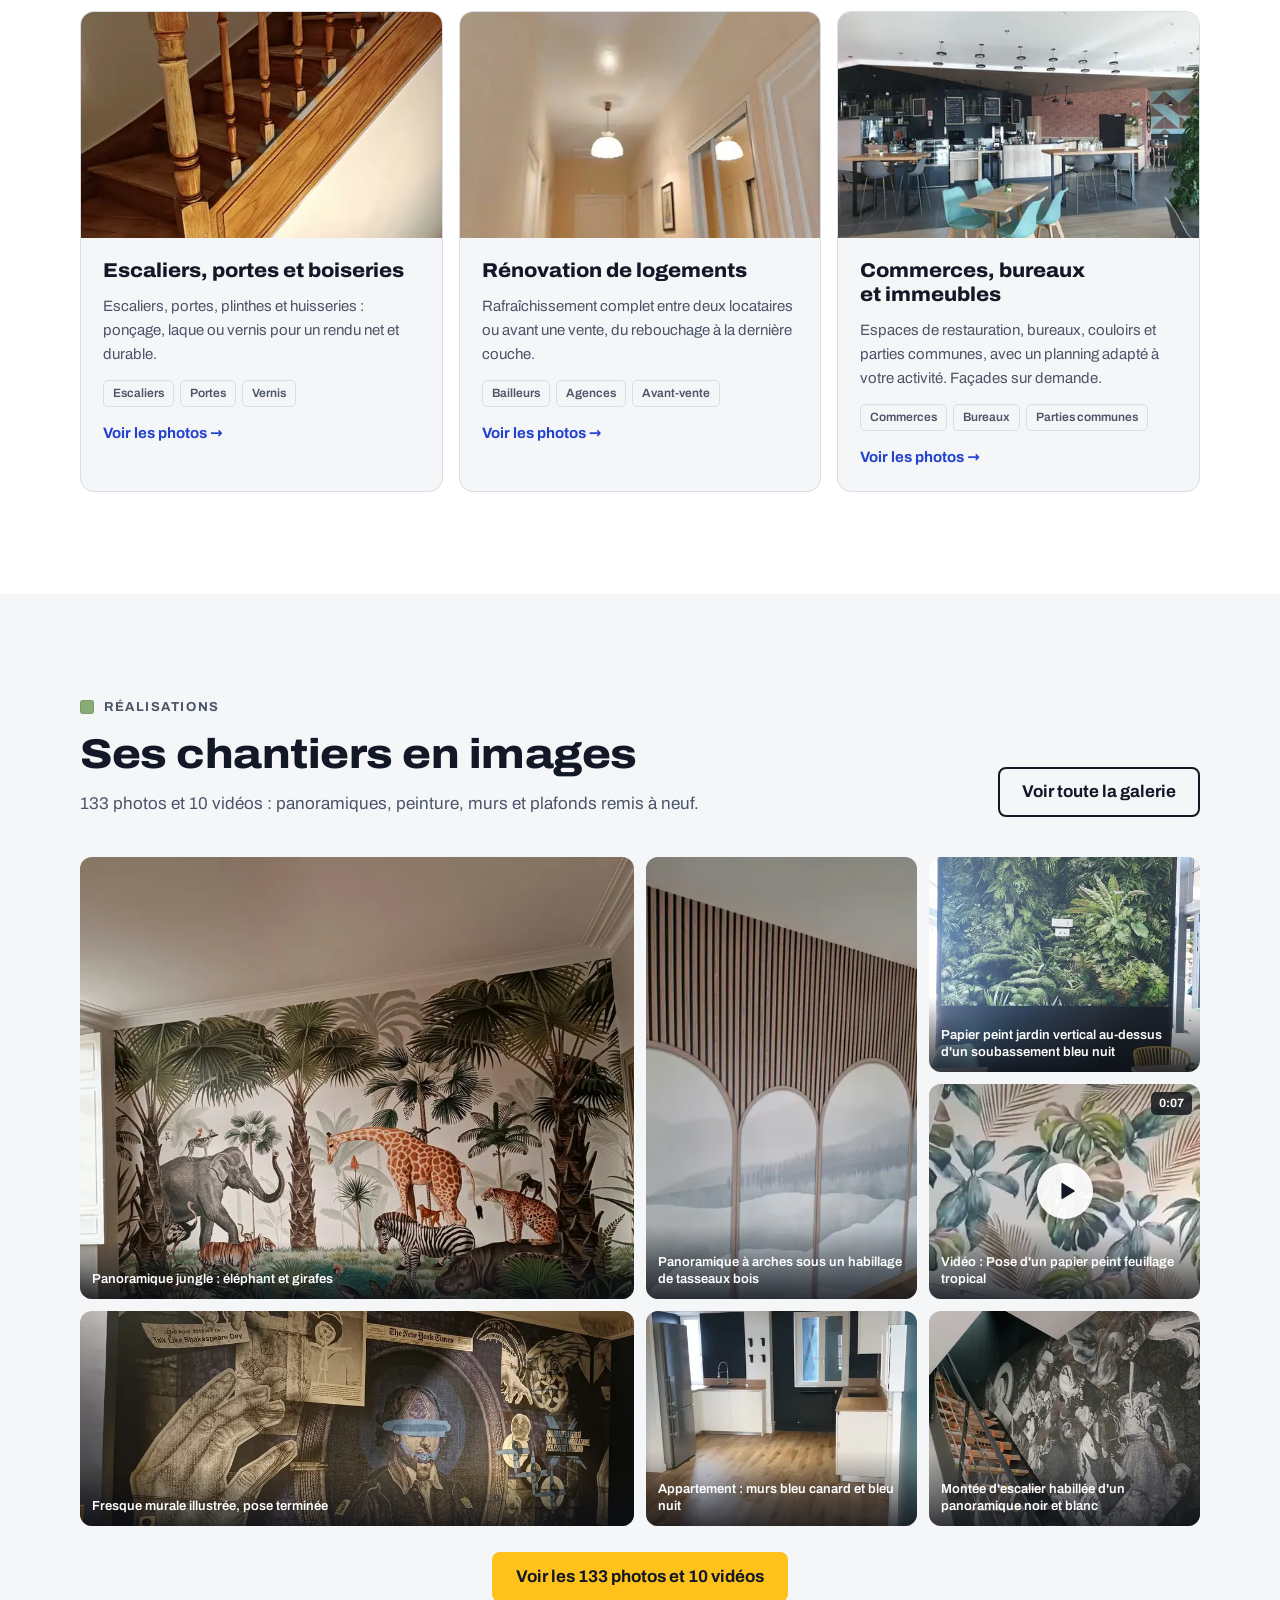
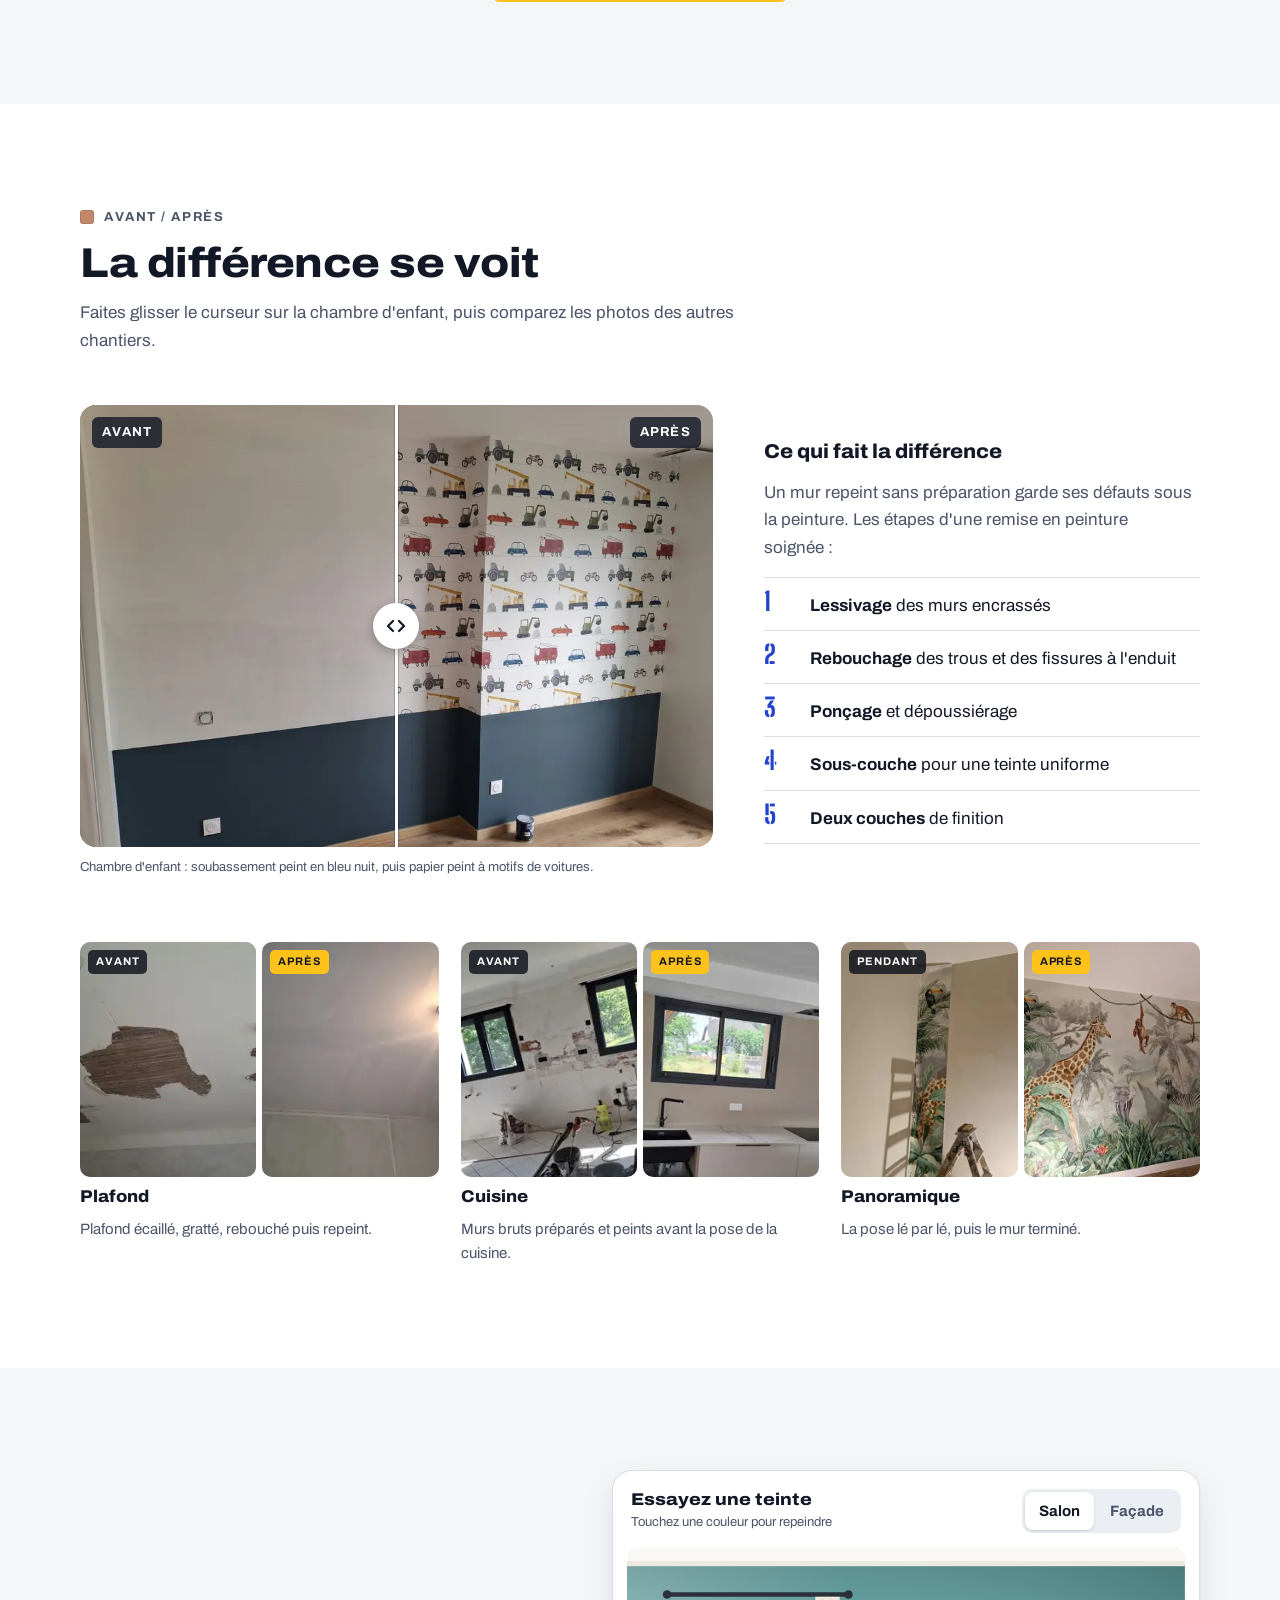
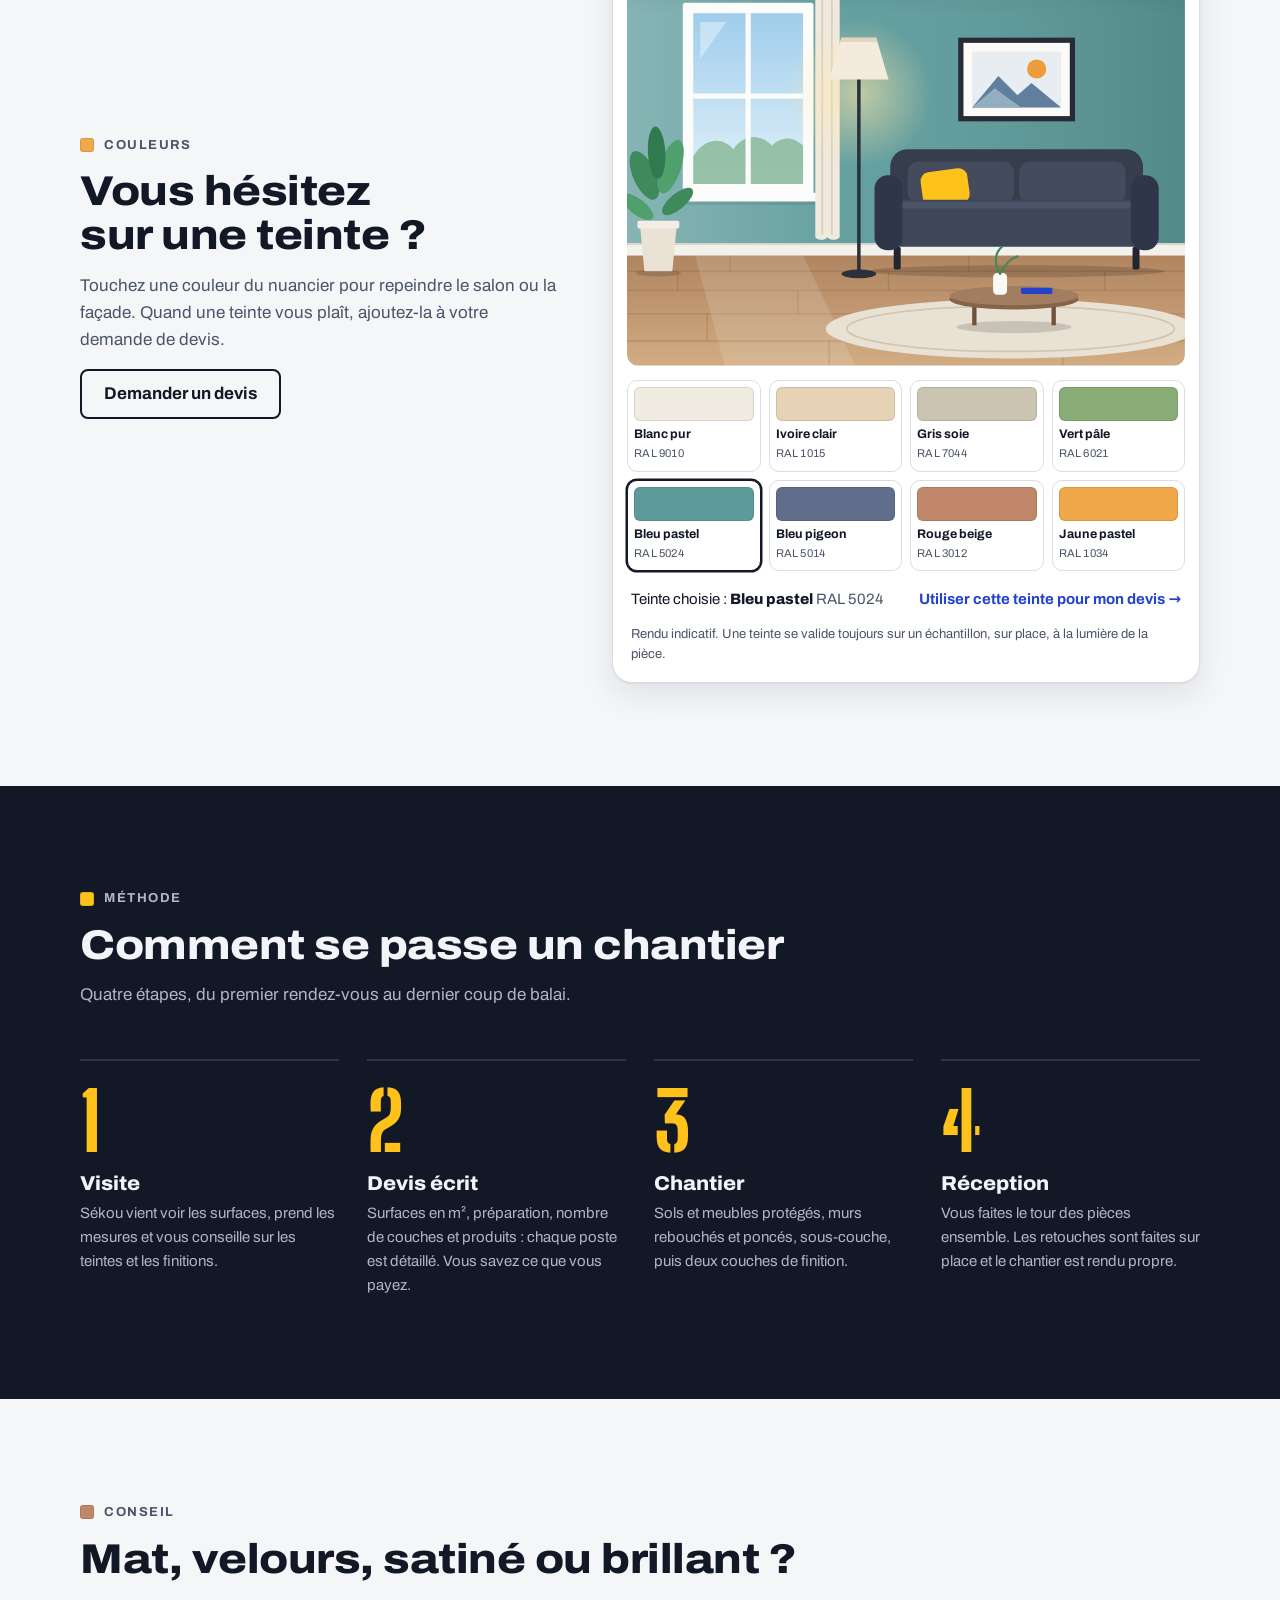
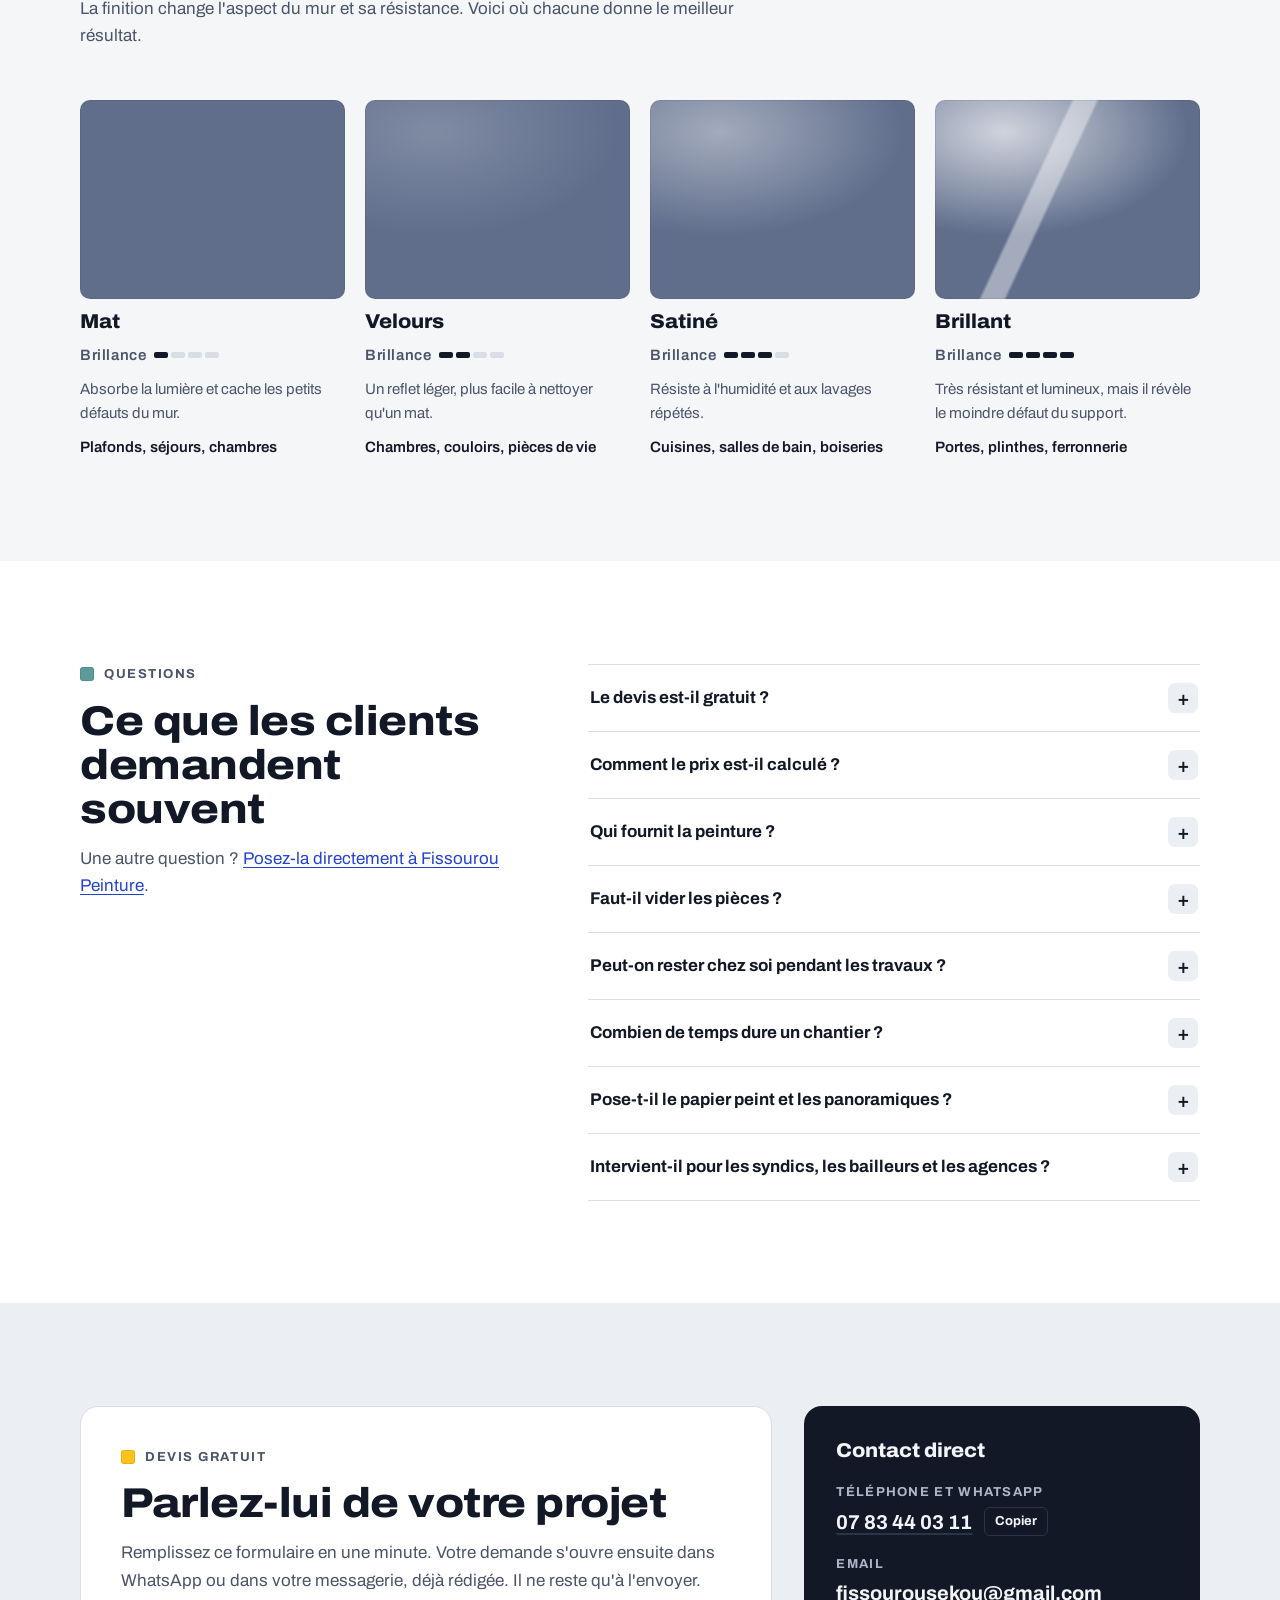
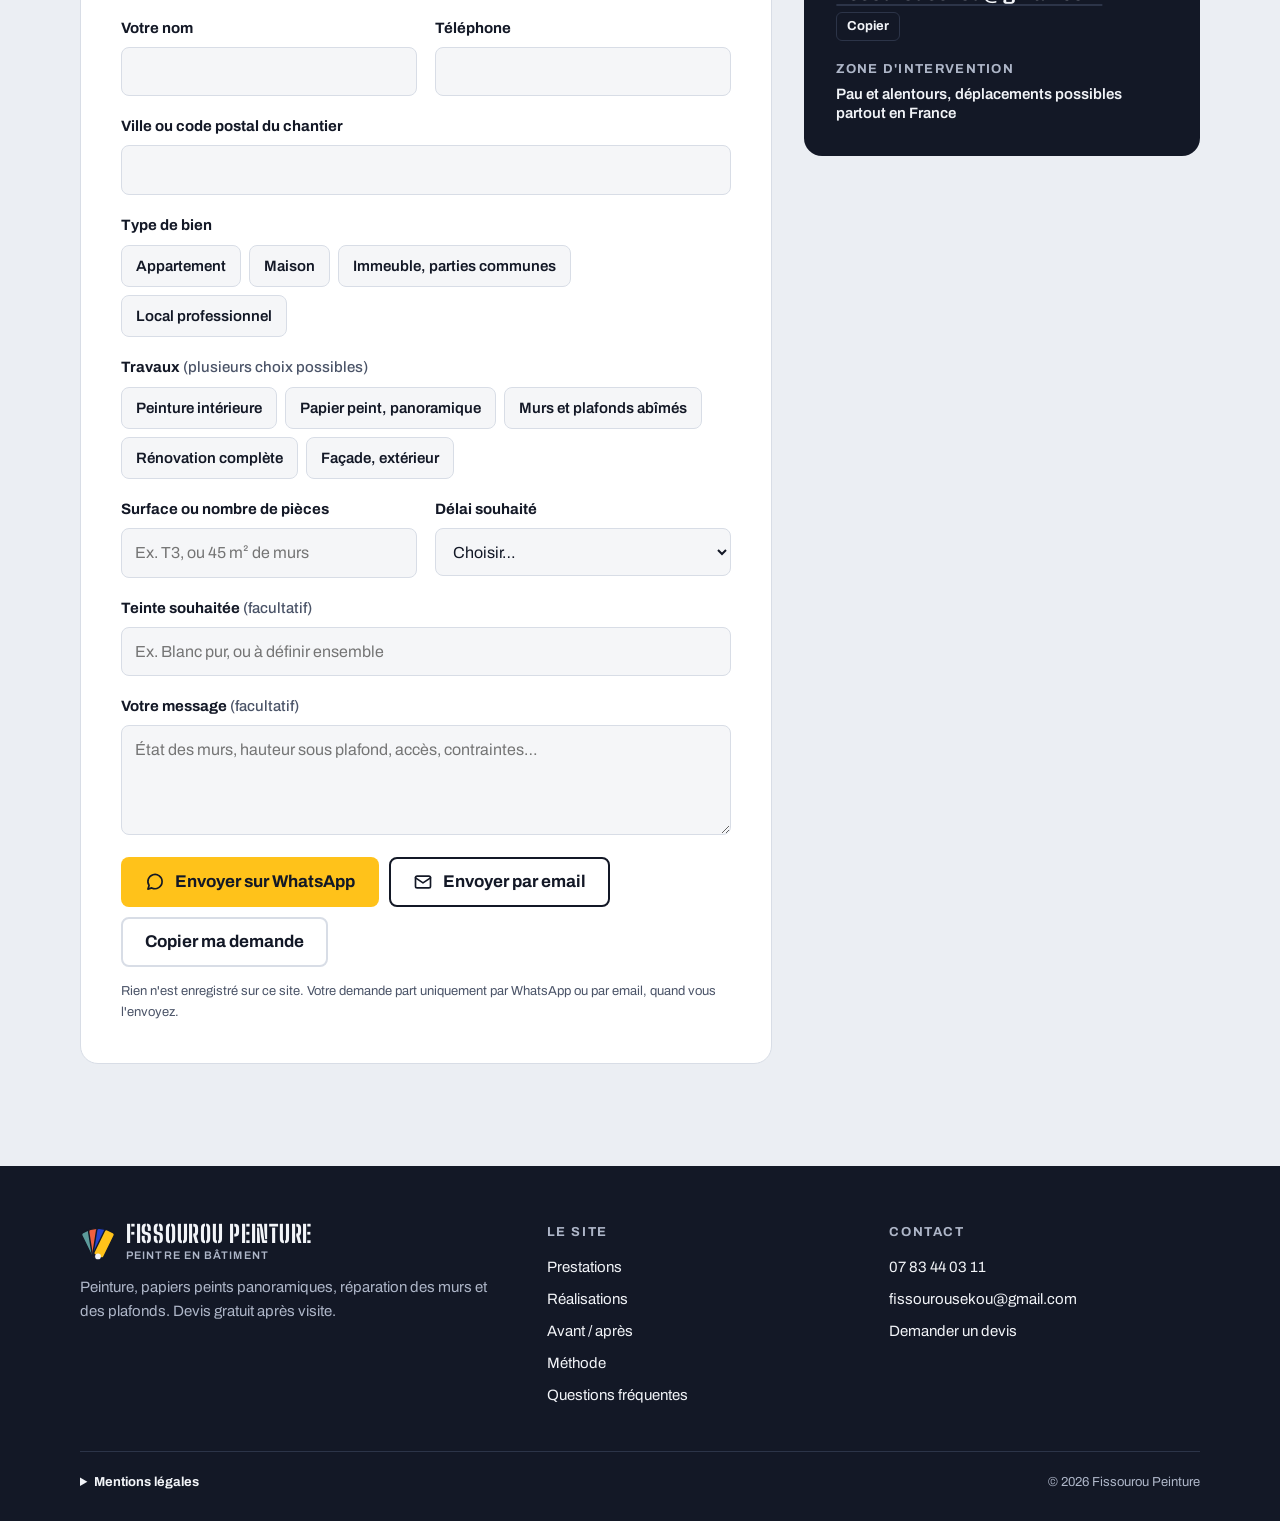
==== commit b13afc37: "modifie" ====
--- a/index.html
+++ b/index.html
@@ -230,7 +230,7 @@
       <div class="section-tete">
         <p class="surtitre" style="--pastille:#89AC76">Réalisations</p>
         <h2 id="titre-realisations">Ses chantiers en images</h2>
-        <p class="section-intro">133 photos et 10 vidéos&nbsp;: panoramiques, peinture, murs et plafonds remis à neuf. Touchez une photo pour l'agrandir.</p>
+        <p class="section-intro">133 photos et 10 vidéos&nbsp;: panoramiques, peinture, murs et plafonds remis à neuf.</p>
       </div>
       <a class="btn btn-contour" href="realisations.html">Voir toute la galerie</a>
     </div>
